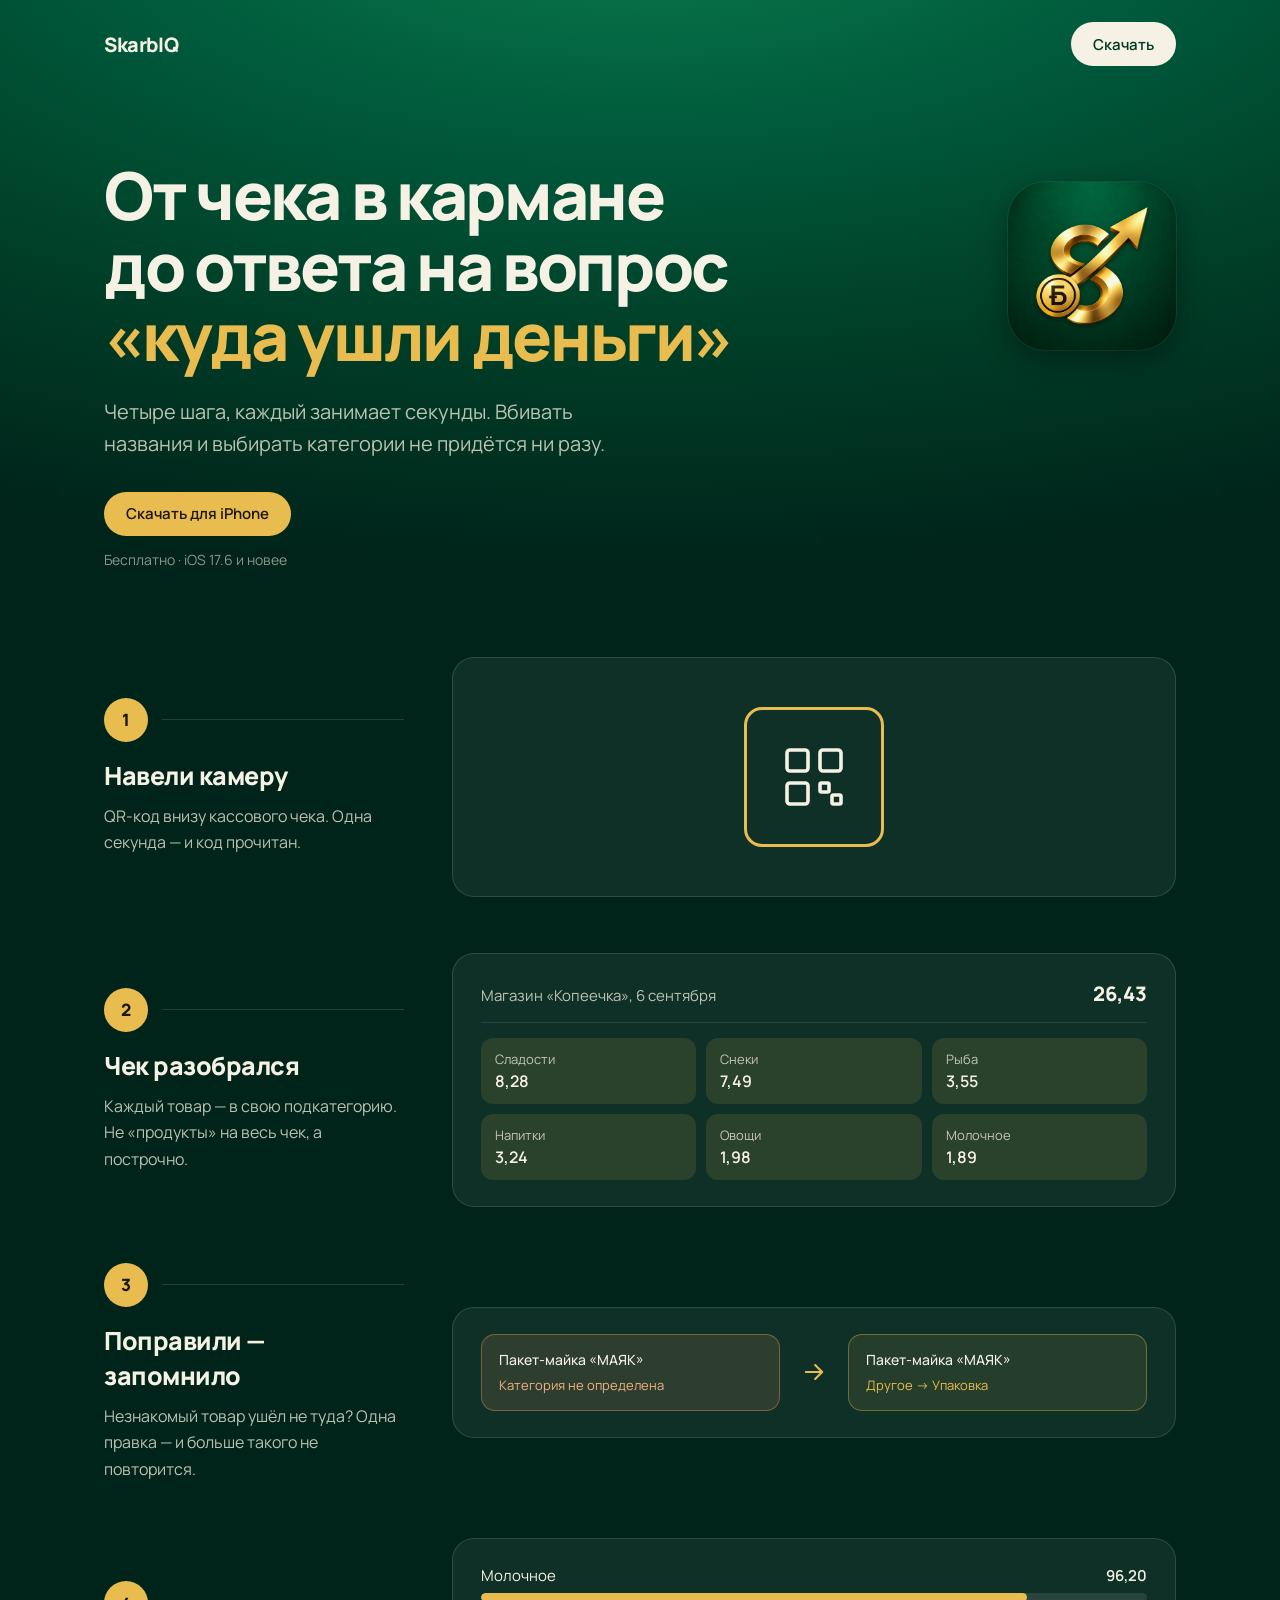
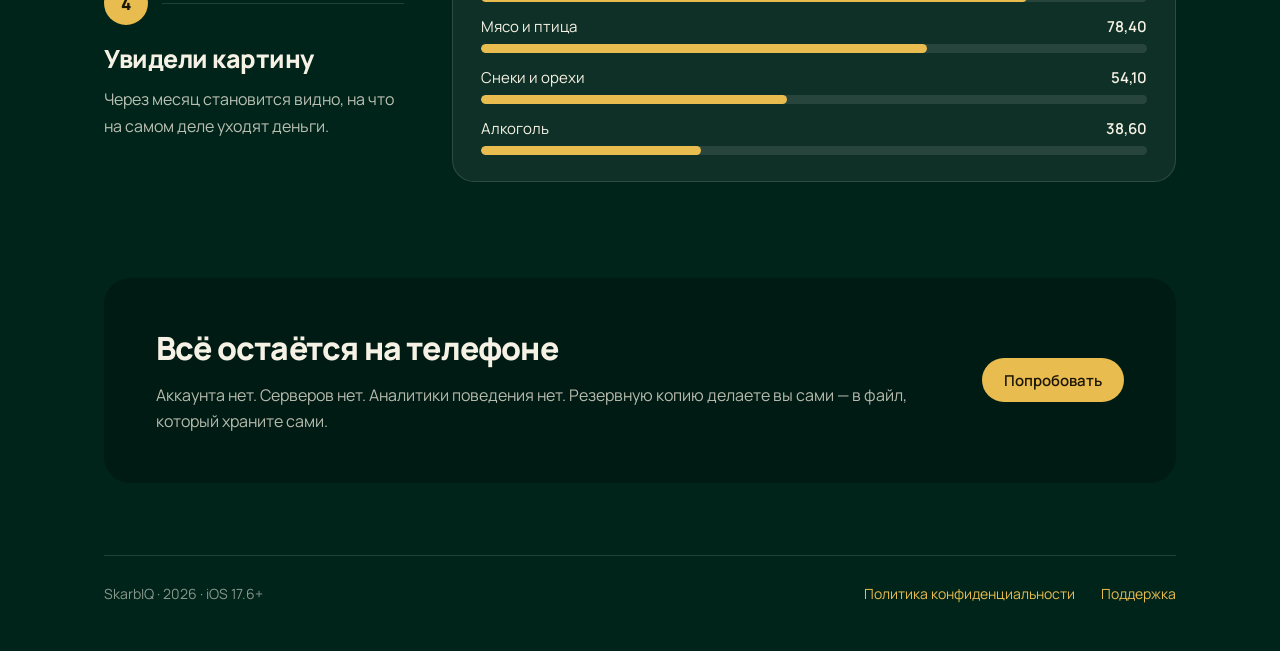
==== index.html @ 2ab86544 "Update index.html" ====
<!doctype html>
<html lang="ru" data-theme="auto">
<head>
<meta charset="utf-8">
<meta name="viewport" content="width=device-width, initial-scale=1, viewport-fit=cover">
<title>SkarbIQ — учёт расходов по чекам</title>
<meta name="description" content="Сканируете QR с кассового чека — приложение разбирает его по товарам и раскладывает каждый по своей категории. Для iPhone.">
<link rel="stylesheet" href="https://fonts.googleapis.com/css2?family=Manrope:wght@400;500;600;800&display=swap">
<link rel="icon" href="icon.png">
<link rel="apple-touch-icon" href="apple-touch-icon.png">
<style>
/* Токены. Светлая тема — основа. */
:root {
  --bg:        #FBFBF9;
  --surface:   #FFFFFF;
  --line:      #E6E8E6;
  --line-soft: #EEF0EE;
  --text:      #101311;
  --muted:     #5A605C;
  --faint:     #8A918C;
  --accent:    #1E7A4D;
  --accent-on: #FFFFFF;
  --tint:      rgba(30,122,77,0.07);
  --warn-bg:   #FBF4E8;
  --warn-line: #E8D5AE;
  --warn-text: #8A6D22;
  --ok-bg:     #F3F7F4;
  --ok-line:   #C9DFD0;
  --invert-bg: #101311;
  --invert-tx: #FBFBF9;
  --invert-mu: #A3AAA5;

  box-sizing: border-box;
  padding-top: env(safe-area-inset-top, 0px);
  padding-bottom: env(safe-area-inset-bottom, 0px);
}

/* Системная тёмная — если пользователь не выбрал светлую вручную */
@media (prefers-color-scheme: dark) {
  :root:not([data-theme="light"]) {
    --bg:        #0B0F0D;
    --surface:   #121815;
    --line:      rgba(242,245,243,0.09);
    --line-soft: rgba(242,245,243,0.10);
    --text:      #F2F5F3;
    --muted:     #97A39B;
    --faint:     #7A857E;
    --accent:    #4FC98A;
    --accent-on: #06100A;
    --tint:      rgba(79,201,138,0.09);
    --warn-bg:   rgba(217,164,63,0.12);
    --warn-line: rgba(217,164,63,0.38);
    --warn-text: #E0B45F;
    --ok-bg:     rgba(79,201,138,0.12);
    --ok-line:   rgba(79,201,138,0.38);
    --invert-bg: #121815;
    --invert-tx: #F2F5F3;
    --invert-mu: #97A39B;
  }
}

/* Тёмная выбрана вручную */
:root[data-theme="dark"] {
  --bg:        #0B0F0D;
  --surface:   #121815;
  --line:      rgba(242,245,243,0.09);
  --line-soft: rgba(242,245,243,0.10);
  --text:      #F2F5F3;
  --muted:     #97A39B;
  --faint:     #7A857E;
  --accent:    #4FC98A;
  --accent-on: #06100A;
  --tint:      rgba(79,201,138,0.09);
  --warn-bg:   rgba(217,164,63,0.12);
  --warn-line: rgba(217,164,63,0.38);
  --warn-text: #E0B45F;
  --ok-bg:     rgba(79,201,138,0.12);
  --ok-line:   rgba(79,201,138,0.38);
  --invert-bg: #121815;
  --invert-tx: #F2F5F3;
  --invert-mu: #97A39B;
}

*, *::before, *::after { box-sizing: inherit; }

html { scroll-padding-top: env(safe-area-inset-top, 0px); }

body {
  margin: 0;
  background: var(--bg);
  color: var(--text);
  font-family: 'Manrope', system-ui, -apple-system, sans-serif;
  -webkit-font-smoothing: antialiased;
  transition: background-color .25s ease, color .25s ease;
}

a { color: var(--accent); text-decoration: none; }
a:hover { opacity: .78; }

.wrap { max-width: 1120px; margin: 0 auto; padding: 0 24px; }

/* Шапка */
.top {
  display: flex; align-items: center; justify-content: space-between;
  gap: 16px; padding: 22px 0;
}
.logo { font-weight: 800; font-size: 20px; letter-spacing: -.02em; }
.top-right { display: flex; align-items: center; gap: 12px; }

.btn {
  display: inline-flex; align-items: center; justify-content: center;
  min-height: 44px; padding: 0 22px; border-radius: 100px;
  font-size: 15px; font-weight: 600; border: none; cursor: pointer;
  font-family: inherit;
}
.btn-dark { background: var(--text); color: var(--bg); }
.btn-accent { background: var(--accent); color: var(--accent-on); }

/* Переключатель темы */
.theme-toggle {
  width: 44px; height: 44px; padding: 0;
  display: inline-flex; align-items: center; justify-content: center;
  background: transparent; border: 1px solid var(--line);
  border-radius: 100px; cursor: pointer; color: var(--text);
}
.theme-toggle:hover { background: var(--tint); }
.theme-toggle .moon { display: none; }
:root[data-theme="dark"] .theme-toggle .sun { display: none; }
:root[data-theme="dark"] .theme-toggle .moon { display: block; }
@media (prefers-color-scheme: dark) {
  :root:not([data-theme="light"]) .theme-toggle .sun { display: none; }
  :root:not([data-theme="light"]) .theme-toggle .moon { display: block; }
}

/* Герой */
.hero { padding: 72px 0 0; max-width: 820px; }
.hero h1 {
  margin: 0 0 24px; font-weight: 800; font-size: clamp(38px, 6.4vw, 66px);
  line-height: 1.07; letter-spacing: -.035em;
}
.hero h1 em { font-style: normal; color: var(--accent); }
.hero p {
  margin: 0 0 32px; font-size: clamp(17px, 2.2vw, 20px);
  line-height: 1.6; color: var(--muted); max-width: 540px;
}
.hero-note { margin-top: 14px; font-size: 14px; color: var(--faint); }

/* Шаги */
.steps { padding: 88px 0 0; display: flex; flex-direction: column; gap: 56px; }
.step { display: grid; grid-template-columns: 300px 1fr; gap: 48px; align-items: center; }
.step-head { display: flex; align-items: center; gap: 14px; margin-bottom: 16px; }
.step-num {
  width: 44px; height: 44px; border-radius: 50%; flex: 0 0 44px;
  background: var(--accent); color: var(--accent-on);
  display: flex; align-items: center; justify-content: center;
  font-weight: 800; font-size: 17px;
}
.step-rule { height: 1px; flex: 1 1 auto; background: var(--line); }
.step h3 { margin: 0 0 10px; font-size: 25px; font-weight: 800; letter-spacing: -.02em; }
.step p { margin: 0; font-size: 16px; line-height: 1.65; color: var(--muted); }

.panel {
  background: var(--surface); border: 1px solid var(--line);
  border-radius: 22px; padding: 26px 28px;
}

.scan-box {
  min-height: 240px; display: flex; align-items: center; justify-content: center;
}
.scan-frame {
  width: 140px; height: 140px; border-radius: 18px;
  border: 3px solid var(--accent);
  display: flex; align-items: center; justify-content: center;
}

.receipt-head {
  display: flex; justify-content: space-between; align-items: baseline;
  gap: 12px; padding-bottom: 15px; border-bottom: 1px solid var(--line-soft);
  margin-bottom: 15px;
}
.receipt-head span:first-child { font-size: 15px; color: var(--muted); }
.receipt-head span:last-child { font-size: 20px; font-weight: 800; }
.chips { display: grid; grid-template-columns: repeat(3, 1fr); gap: 10px; }
.chip { padding: 12px 14px; background: var(--tint); border-radius: 12px; }
.chip span { display: block; font-size: 13px; color: var(--muted); }
.chip strong { display: block; font-size: 16px; font-weight: 600; margin-top: 2px; }

.fix { display: flex; align-items: center; gap: 20px; flex-wrap: wrap; }
.fix-card { flex: 1 1 200px; padding: 15px 17px; border-radius: 14px; border: 1px solid; }
.fix-before { background: var(--warn-bg); border-color: var(--warn-line); }
.fix-before em { font-style: normal; color: var(--warn-text); }
.fix-after { background: var(--ok-bg); border-color: var(--ok-line); }
.fix-after em { font-style: normal; color: var(--accent); }
.fix-card b { display: block; font-size: 14px; font-weight: 500; margin-bottom: 4px; }
.fix-card em { font-size: 13px; }
.fix-arrow { flex: 0 0 28px; color: var(--accent); }

.bars { display: flex; flex-direction: column; gap: 14px; }
.bar-top { display: flex; justify-content: space-between; font-size: 15px; margin-bottom: 7px; }
.bar-top strong { font-weight: 600; }
.bar-rail { height: 9px; background: var(--line-soft); border-radius: 5px; overflow: hidden; }
.bar-fill { height: 9px; background: var(--accent); border-radius: 5px; }

/* Приватность */
.privacy {
  margin-top: 96px; padding: 48px 52px; border-radius: 26px;
  background: var(--invert-bg); color: var(--invert-tx);
  display: flex; gap: 40px; align-items: center; flex-wrap: wrap;
}
:root[data-theme="dark"] .privacy { border: 1px solid var(--ok-line); }
@media (prefers-color-scheme: dark) {
  :root:not([data-theme="light"]) .privacy { border: 1px solid var(--ok-line); }
}
.privacy div { flex: 1 1 380px; }
.privacy h2 { margin: 0 0 12px; font-size: clamp(26px, 3.4vw, 32px); font-weight: 800; letter-spacing: -.025em; }
.privacy p { margin: 0; font-size: 16px; line-height: 1.65; color: var(--invert-mu); }

/* Подвал */
.foot {
  margin-top: 72px; padding: 28px 0 48px; border-top: 1px solid var(--line);
  display: flex; align-items: center; justify-content: space-between;
  gap: 16px; flex-wrap: wrap; font-size: 14px; color: var(--faint);
}
.foot-links { display: flex; gap: 26px; flex-wrap: wrap; }

@media (max-width: 860px) {
  .step { grid-template-columns: 1fr; gap: 20px; }
  .chips { grid-template-columns: repeat(2, 1fr); }
  .privacy { padding: 36px 28px; }
  .hero { padding-top: 48px; }
  .steps { padding-top: 64px; gap: 44px; }
}
@media (max-width: 480px) {
  .chips { grid-template-columns: 1fr 1fr; }
  .top-right .btn-dark { padding: 0 16px; }
}

/* ===== Тема в цветах иконки: зелёный градиент и золото =====
   Одна тема для светлого и тёмного режима системы, поэтому
   переключатель темы скрыт. Блок стоит последним и перекрывает
   токены выше во всех вариантах data-theme. */
:root, :root[data-theme="light"], :root[data-theme="dark"], :root:not([data-theme="light"]) {
  --bg:          #003A25;
  --surface:     rgba(255,255,255,0.06);
  --line:        rgba(255,255,255,0.13);
  --line-soft:   rgba(255,255,255,0.10);
  --hairline:    rgba(255,255,255,0.13);
  --text:        #F5F1E4;
  --muted:       rgba(245,241,228,0.76);
  --faint:       rgba(245,241,228,0.56);
  --accent:      #E9BC4F;
  --accent-on:   #1C1606;
  --accent-soft: rgba(233,188,79,0.16);
  --tint:        rgba(233,188,79,0.12);
  --warn-bg:     rgba(240,150,90,0.14);
  --warn-line:   rgba(240,150,90,0.40);
  --warn-text:   #F3B183;
  --warn:        #F3C98A;
  --ok-bg:       rgba(233,188,79,0.10);
  --ok-line:     rgba(233,188,79,0.38);
  --invert-bg:   rgba(0,0,0,0.26);
  --invert-tx:   #F5F1E4;
  --invert-mu:   rgba(245,241,228,0.74);
  color-scheme: dark;
}
html { background: #00241A; }
body {
  background:
    radial-gradient(120% 75% at 50% -12%, #0B7D50 0%, #005A3B 36%, #003D27 68%, #00241A 100%)
    no-repeat, #00241A;
  background-attachment: fixed;
  min-height: 100vh;
}
.theme-toggle { display: none !important; }

/* Заголовок с иконкой приложения справа */
.title-row {
  display: flex; align-items: center; justify-content: space-between; gap: 20px;
}
.title-row h1 { margin: 0; flex: 1 1 auto; min-width: 0; }
.app-icon {
  flex: 0 0 auto; width: 88px; height: 88px;
  border-radius: 22.4%;
  box-shadow: 0 10px 30px rgba(0,0,0,0.35), 0 0 0 1px rgba(255,255,255,0.08);
}
@media (max-width: 520px) {
  .title-row { gap: 14px; align-items: flex-start; }
  .app-icon { width: 52px; height: 52px; }
  /* «конфиденциальности» иначе не помещается рядом с иконкой */
  .title-row h1 { font-size: clamp(22px, 6.2vw, 32px); hyphens: auto; -webkit-hyphens: auto; overflow-wrap: break-word; }
}

.hero { max-width: none; }
.hero p { max-width: 560px; }
.app-icon-hero { width: 168px; height: 168px; }
@media (max-width: 760px) { .app-icon-hero { width: 96px; height: 96px; } }
@media (max-width: 520px) { .hero-title h1 { font-size: clamp(32px, 8.6vw, 40px); } .app-icon-hero { width: 64px; height: 64px; } }
</style>
</head>
<body>

<div class="wrap">

  <header class="top">
    <span class="logo">SkarbIQ</span>
    <div class="top-right">
      <button type="button" class="theme-toggle" id="themeToggle" aria-label="Переключить тему">
        <svg class="sun" width="19" height="19" viewBox="0 0 24 24" fill="none" stroke="currentColor" stroke-width="1.7" stroke-linecap="round" aria-hidden="true"><circle cx="12" cy="12" r="4.2"/><path d="M12 2v2M12 20v2M4.9 4.9l1.4 1.4M17.7 17.7l1.4 1.4M2 12h2M20 12h2M4.9 19.1l1.4-1.4M17.7 6.3l1.4-1.4"/></svg>
        <svg class="moon" width="19" height="19" viewBox="0 0 24 24" fill="none" stroke="currentColor" stroke-width="1.7" stroke-linecap="round" stroke-linejoin="round" aria-hidden="true"><path d="M20 14.5A8.5 8.5 0 0 1 9.5 4a8.5 8.5 0 1 0 10.5 10.5Z"/></svg>
      </button>
      <a class="btn btn-dark" href="https://testflight.apple.com/join/r9mnDBq1">Скачать</a>
    </div>
  </header>

  <section class="hero">
    <div class="title-row hero-title" style="margin:0 0 24px"><h1>От чека в кармане<br>до ответа на вопрос<br><em>«куда ушли деньги»</em></h1><img class="app-icon app-icon-hero" src="icon.png" alt="Иконка SkarbIQ"></div>
    <p>Четыре шага, каждый занимает секунды. Вбивать названия и выбирать категории не придётся ни разу.</p>
    <a class="btn btn-accent" href="https://testflight.apple.com/join/r9mnDBq1">Скачать для iPhone</a>
    <div class="hero-note">Бесплатно · iOS 17.6 и новее</div>
  </section>

  <section class="steps">

    <div class="step">
      <div>
        <div class="step-head"><div class="step-num">1</div><div class="step-rule"></div></div>
        <h3>Навели камеру</h3>
        <p>QR-код внизу кассового чека. Одна секунда — и код прочитан.</p>
      </div>
      <div class="panel scan-box">
        <div class="scan-frame">
          <svg width="72" height="72" viewBox="0 0 24 24" fill="none" stroke="currentColor" stroke-width="1.2" aria-hidden="true"><rect x="3" y="3" width="7" height="7" rx="1"/><rect x="14" y="3" width="7" height="7" rx="1"/><rect x="3" y="14" width="7" height="7" rx="1"/><rect x="14" y="14" width="3" height="3" rx=".5"/><rect x="18" y="18" width="3" height="3" rx=".5"/></svg>
        </div>
      </div>
    </div>

    <div class="step">
      <div>
        <div class="step-head"><div class="step-num">2</div><div class="step-rule"></div></div>
        <h3>Чек разобрался</h3>
        <p>Каждый товар — в свою подкатегорию. Не «продукты» на весь чек, а построчно.</p>
      </div>
      <div class="panel">
        <div class="receipt-head">
          <span>Магазин «Копеечка», 6 сентября</span>
          <span>26,43</span>
        </div>
        <div class="chips">
          <div class="chip"><span>Сладости</span><strong>8,28</strong></div>
          <div class="chip"><span>Снеки</span><strong>7,49</strong></div>
          <div class="chip"><span>Рыба</span><strong>3,55</strong></div>
          <div class="chip"><span>Напитки</span><strong>3,24</strong></div>
          <div class="chip"><span>Овощи</span><strong>1,98</strong></div>
          <div class="chip"><span>Молочное</span><strong>1,89</strong></div>
        </div>
      </div>
    </div>

    <div class="step">
      <div>
        <div class="step-head"><div class="step-num">3</div><div class="step-rule"></div></div>
        <h3>Поправили — запомнило</h3>
        <p>Незнакомый товар ушёл не туда? Одна правка — и больше такого не повторится.</p>
      </div>
      <div class="panel fix">
        <div class="fix-card fix-before">
          <b>Пакет-майка «МАЯК»</b>
          <em>Категория не определена</em>
        </div>
        <svg class="fix-arrow" width="28" height="28" viewBox="0 0 24 24" fill="none" stroke="currentColor" stroke-width="1.8" stroke-linecap="round" stroke-linejoin="round" aria-hidden="true"><path d="M5 12h13M13 6l6 6-6 6"/></svg>
        <div class="fix-card fix-after">
          <b>Пакет-майка «МАЯК»</b>
          <em>Другое → Упаковка</em>
        </div>
      </div>
    </div>

    <div class="step">
      <div>
        <div class="step-head"><div class="step-num">4</div><div class="step-rule"></div></div>
        <h3>Увидели картину</h3>
        <p>Через месяц становится видно, на что на самом деле уходят деньги.</p>
      </div>
      <div class="panel">
        <div class="bars">
          <div>
            <div class="bar-top"><span>Молочное</span><strong>96,20</strong></div>
            <div class="bar-rail"><div class="bar-fill" style="width:82%"></div></div>
          </div>
          <div>
            <div class="bar-top"><span>Мясо и птица</span><strong>78,40</strong></div>
            <div class="bar-rail"><div class="bar-fill" style="width:67%"></div></div>
          </div>
          <div>
            <div class="bar-top"><span>Снеки и орехи</span><strong>54,10</strong></div>
            <div class="bar-rail"><div class="bar-fill" style="width:46%"></div></div>
          </div>
          <div>
            <div class="bar-top"><span>Алкоголь</span><strong>38,60</strong></div>
            <div class="bar-rail"><div class="bar-fill" style="width:33%"></div></div>
          </div>
        </div>
      </div>
    </div>

  </section>

  <section class="privacy">
    <div>
      <h2>Всё остаётся на телефоне</h2>
      <p>Аккаунта нет. Серверов нет. Аналитики поведения нет. Резервную копию делаете вы сами — в файл, который храните сами.</p>
    </div>
    <a class="btn btn-accent" href="https://testflight.apple.com/join/r9mnDBq1">Попробовать</a>
  </section>

  <footer class="foot">
    <span>SkarbIQ · 2026 · iOS 17.6+</span>
    <div class="foot-links">
      <a href="privacy.html">Политика конфиденциальности</a>
      <a href="mailto:kondor.dmitry@gmail.com">Поддержка</a>
    </div>
  </footer>

</div>

<script>
(function () {
  var root = document.documentElement;
  var KEY = 'skarbiq-theme';

  // Выбор пользователя приоритетнее системной темы
  try {
    var saved = localStorage.getItem(KEY);
    if (saved === 'dark' || saved === 'light') {
      root.setAttribute('data-theme', saved);
    }
  } catch (e) {
    // localStorage может быть недоступен — остаётся системная тема
  }

  function currentlyDark() {
    var attr = root.getAttribute('data-theme');
    if (attr === 'dark') return true;
    if (attr === 'light') return false;
    return window.matchMedia && window.matchMedia('(prefers-color-scheme: dark)').matches;
  }

  var btn = document.getElementById('themeToggle');
  if (btn) {
    btn.addEventListener('click', function () {
      var next = currentlyDark() ? 'light' : 'dark';
      root.setAttribute('data-theme', next);
      try { localStorage.setItem(KEY, next); } catch (e) {}
    });
  }
})();
</script>

</body>
</html>
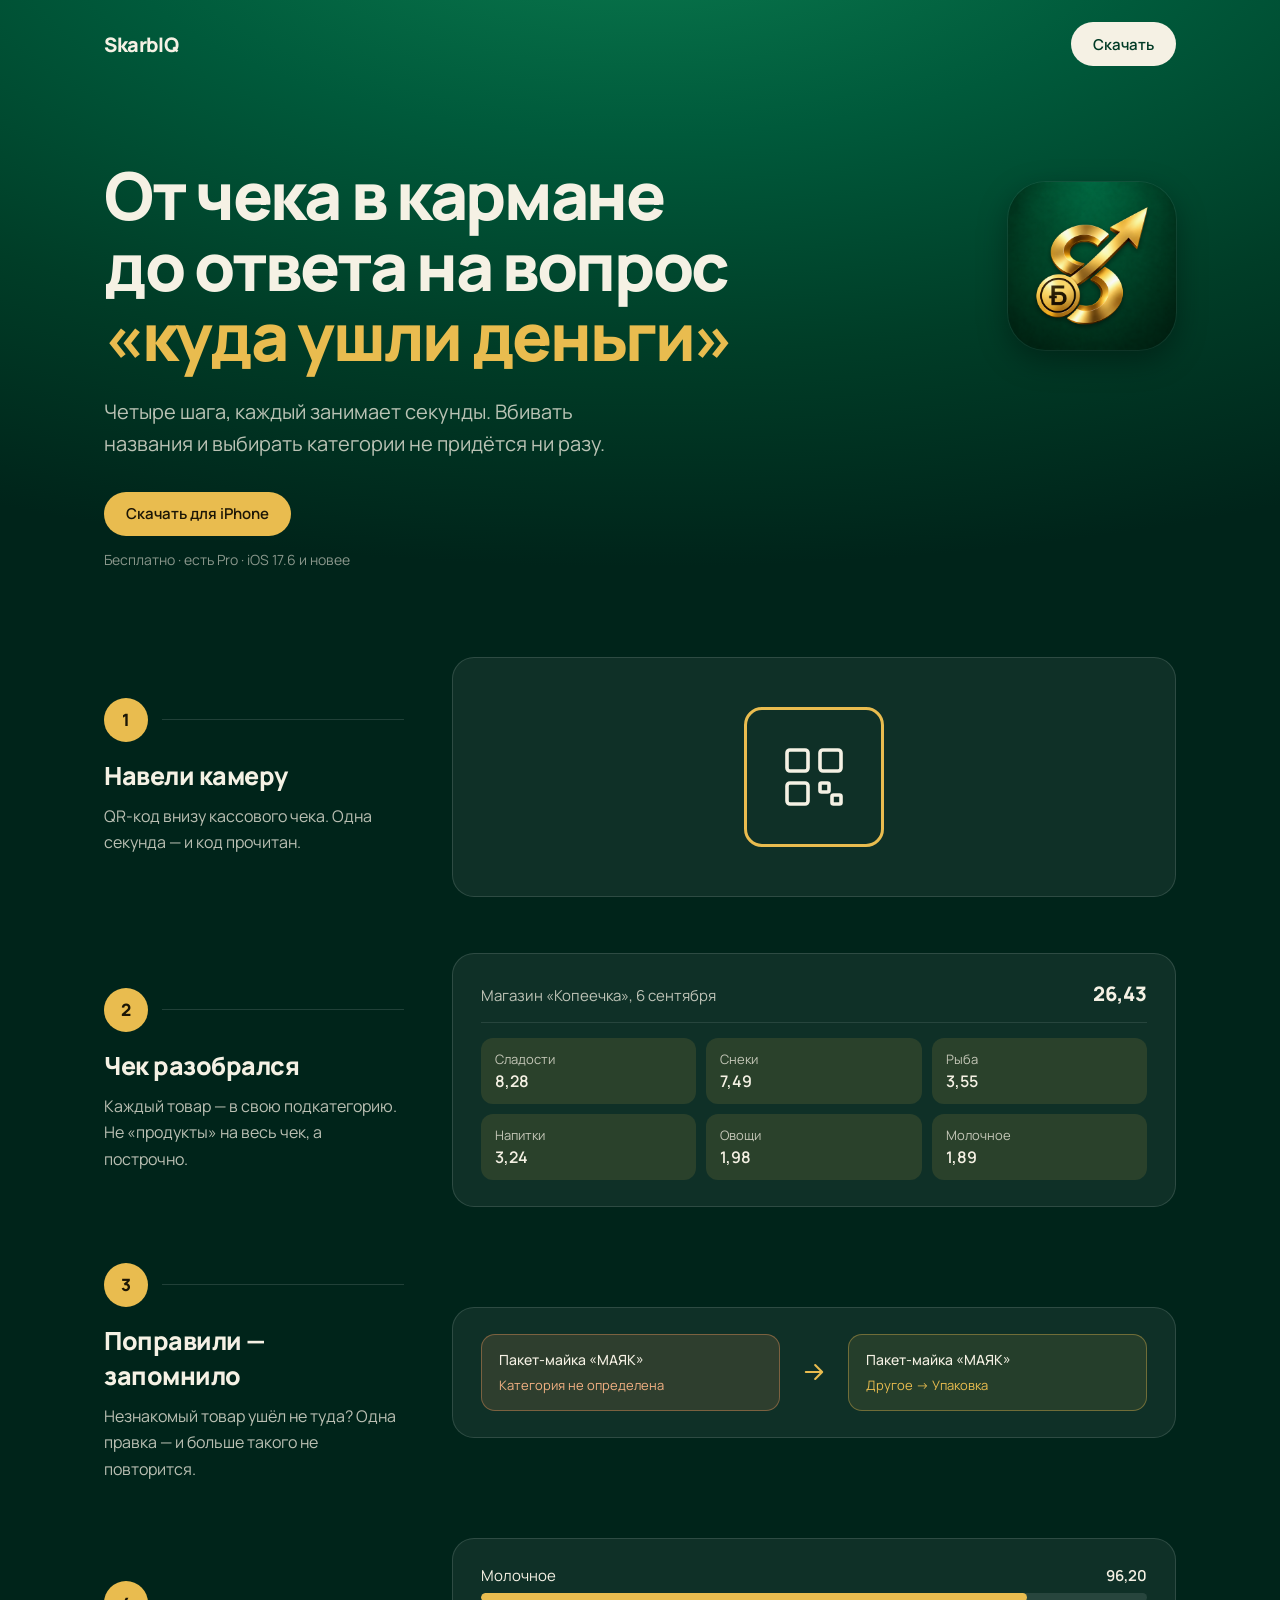
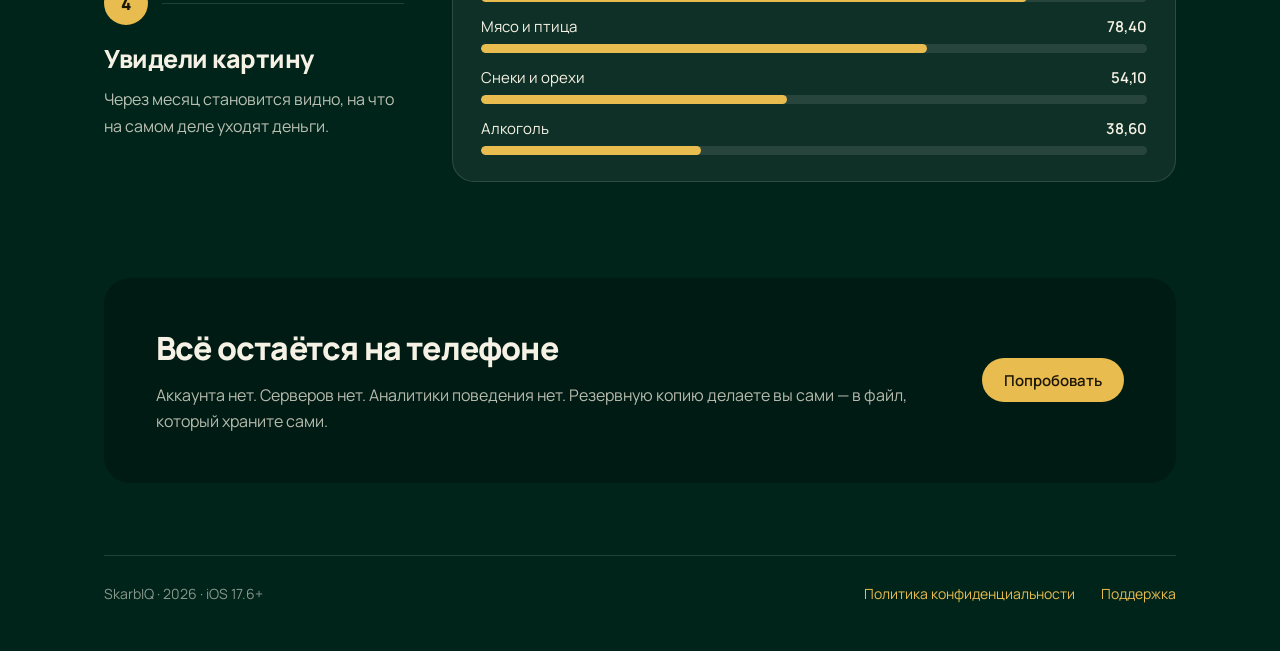
==== commit 95ff3270: "Update index.html" ====
--- a/index.html
+++ b/index.html
@@ -316,7 +316,7 @@
     <div class="title-row hero-title" style="margin:0 0 24px"><h1>От чека в кармане<br>до ответа на вопрос<br><em>«куда ушли деньги»</em></h1><img class="app-icon app-icon-hero" src="icon.png" alt="Иконка SkarbIQ"></div>
     <p>Четыре шага, каждый занимает секунды. Вбивать названия и выбирать категории не придётся ни разу.</p>
     <a class="btn btn-accent" href="https://testflight.apple.com/join/r9mnDBq1">Скачать для iPhone</a>
-    <div class="hero-note">Бесплатно · iOS 17.6 и новее</div>
+    <div class="hero-note">Бесплатно · есть Pro · iOS 17.6 и новее</div>
   </section>
 
   <section class="steps">
@@ -417,7 +417,7 @@
     <span>SkarbIQ · 2026 · iOS 17.6+</span>
     <div class="foot-links">
       <a href="privacy.html">Политика конфиденциальности</a>
-      <a href="mailto:kondor.dmitry@gmail.com">Поддержка</a>
+      <a href="support.html">Поддержка</a>
     </div>
   </footer>
 
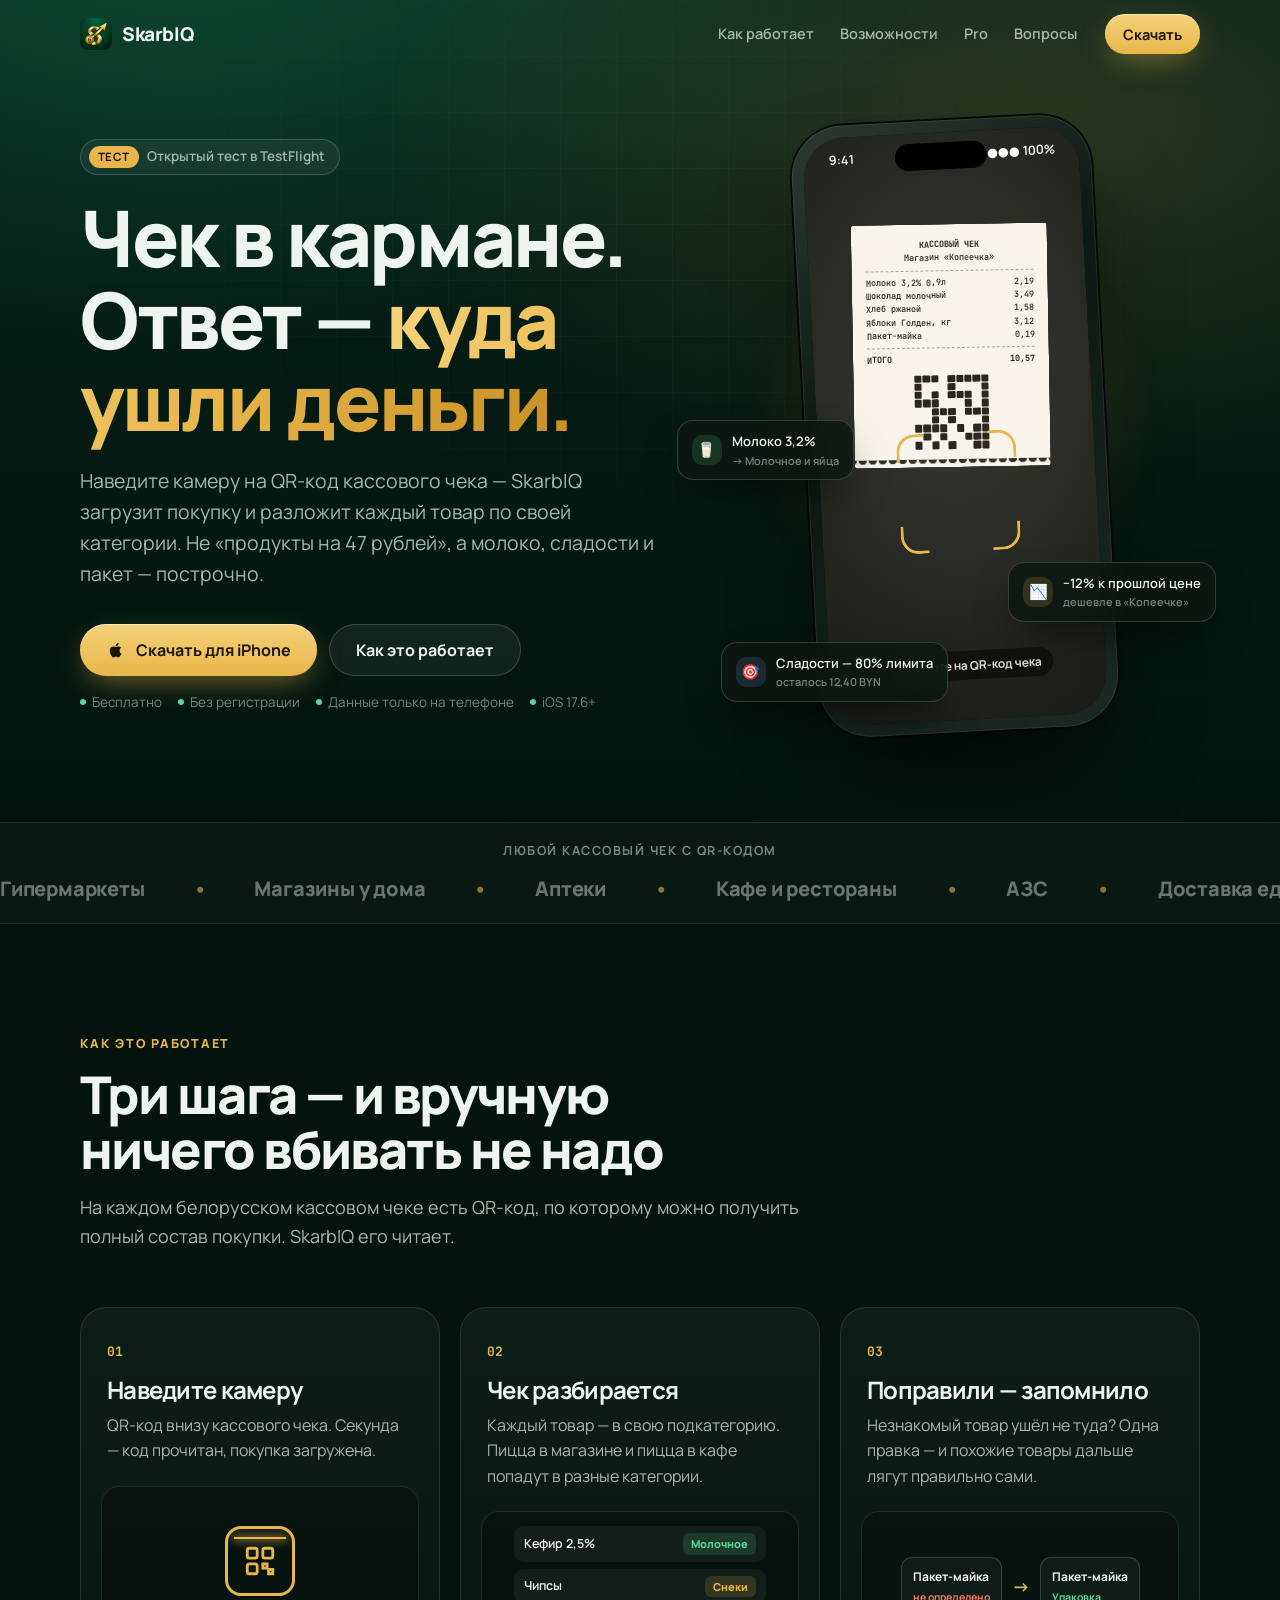
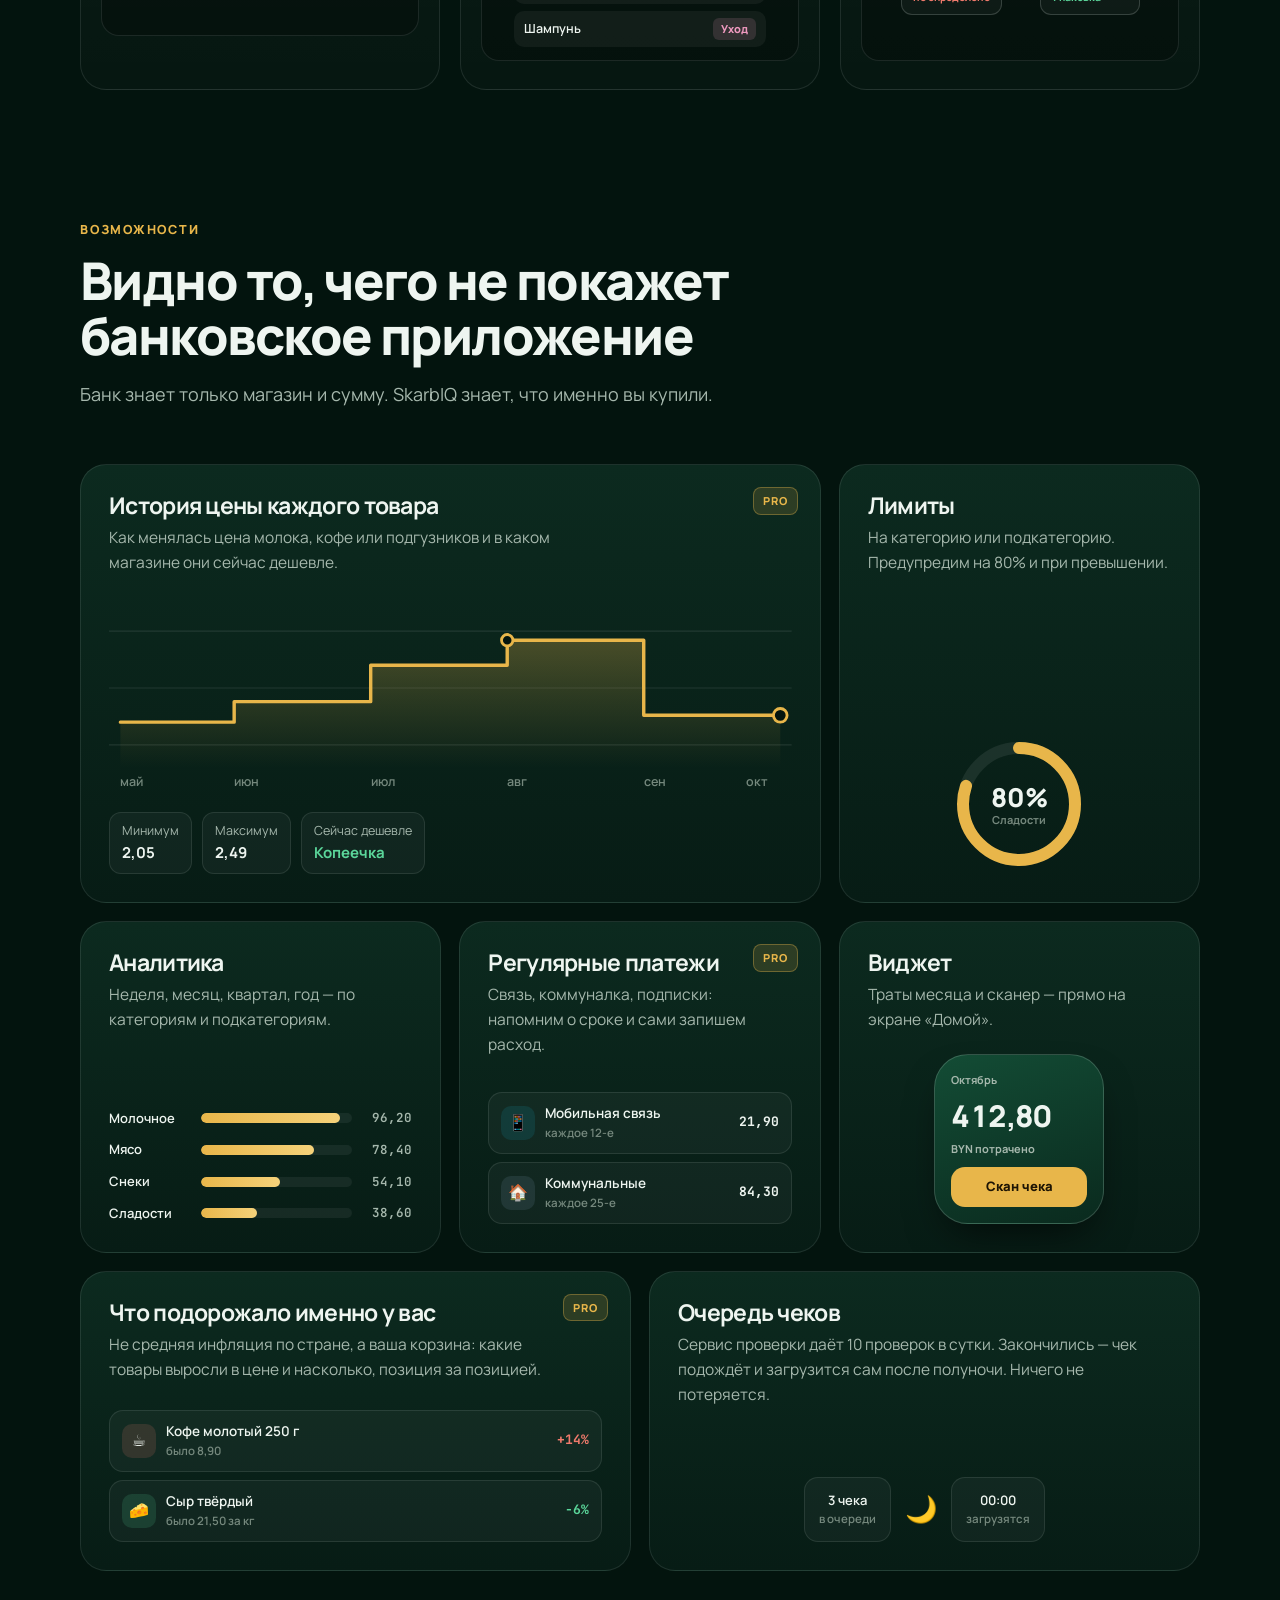
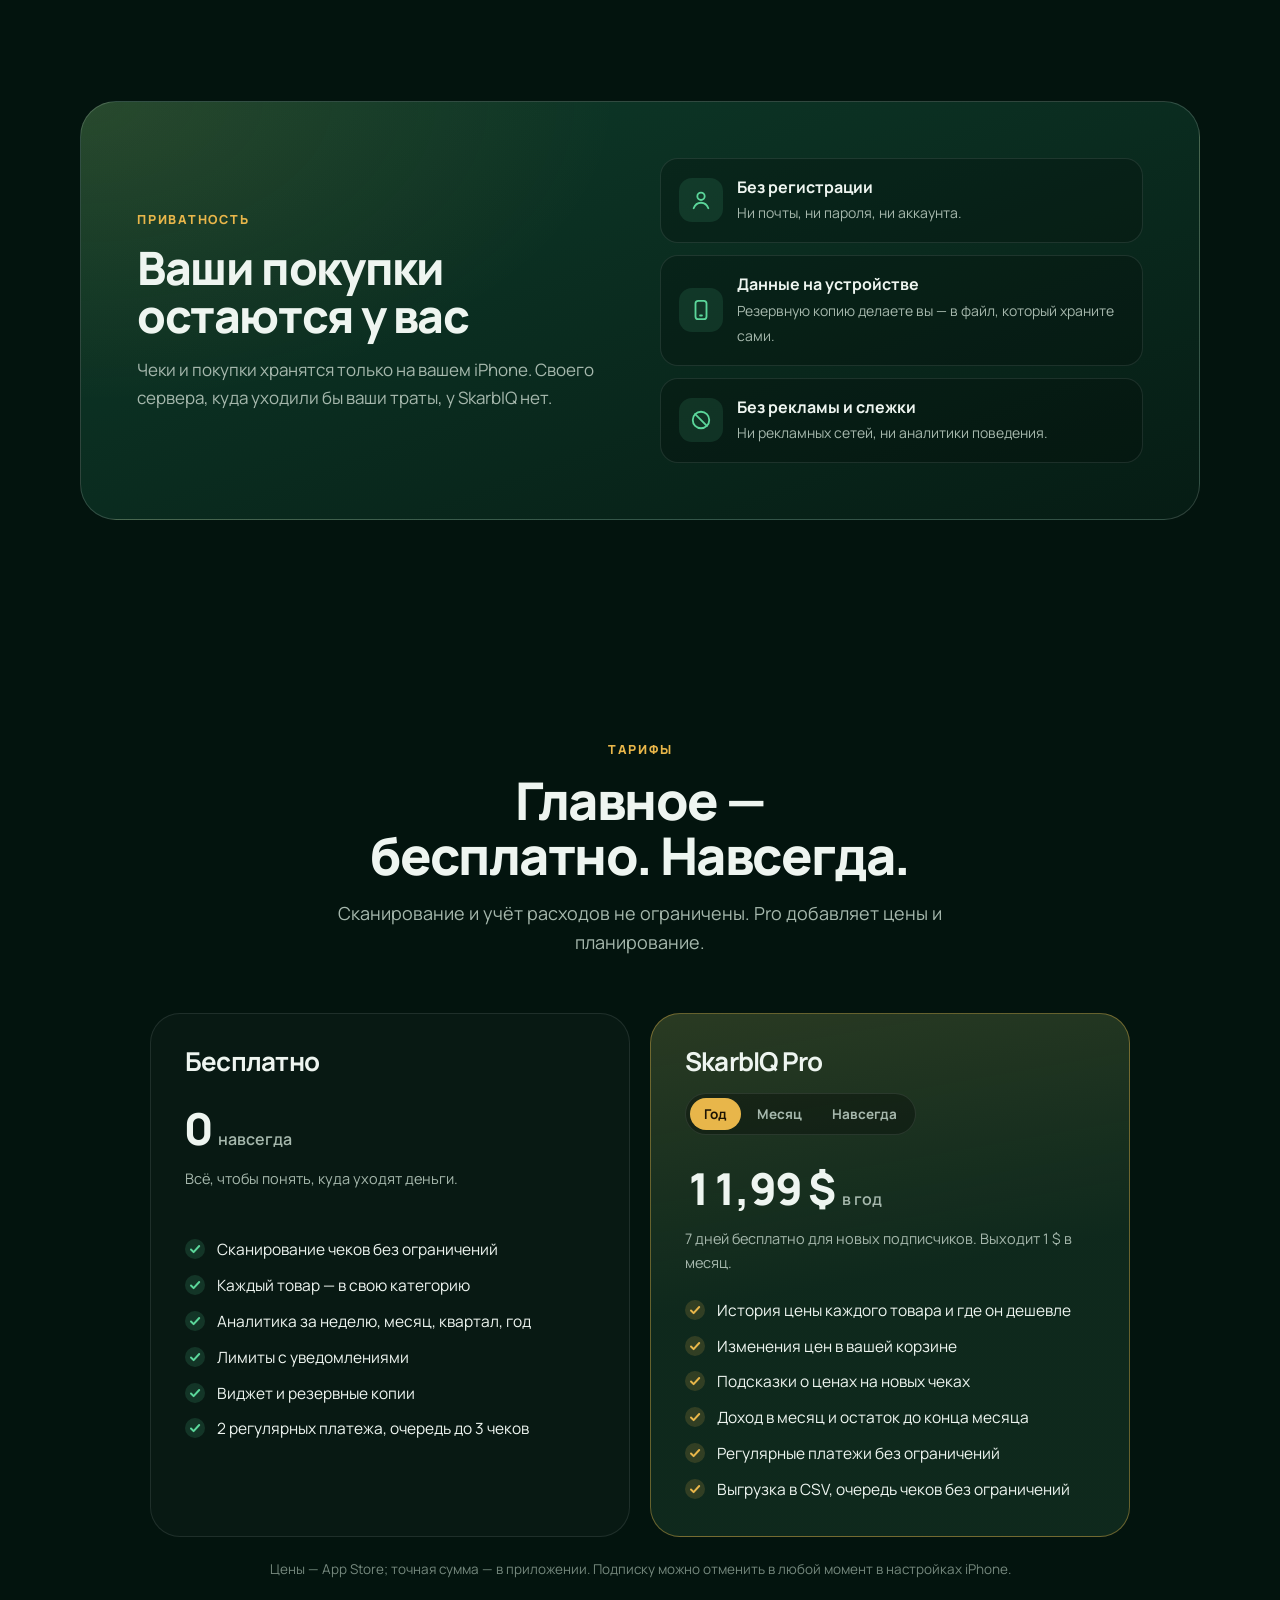
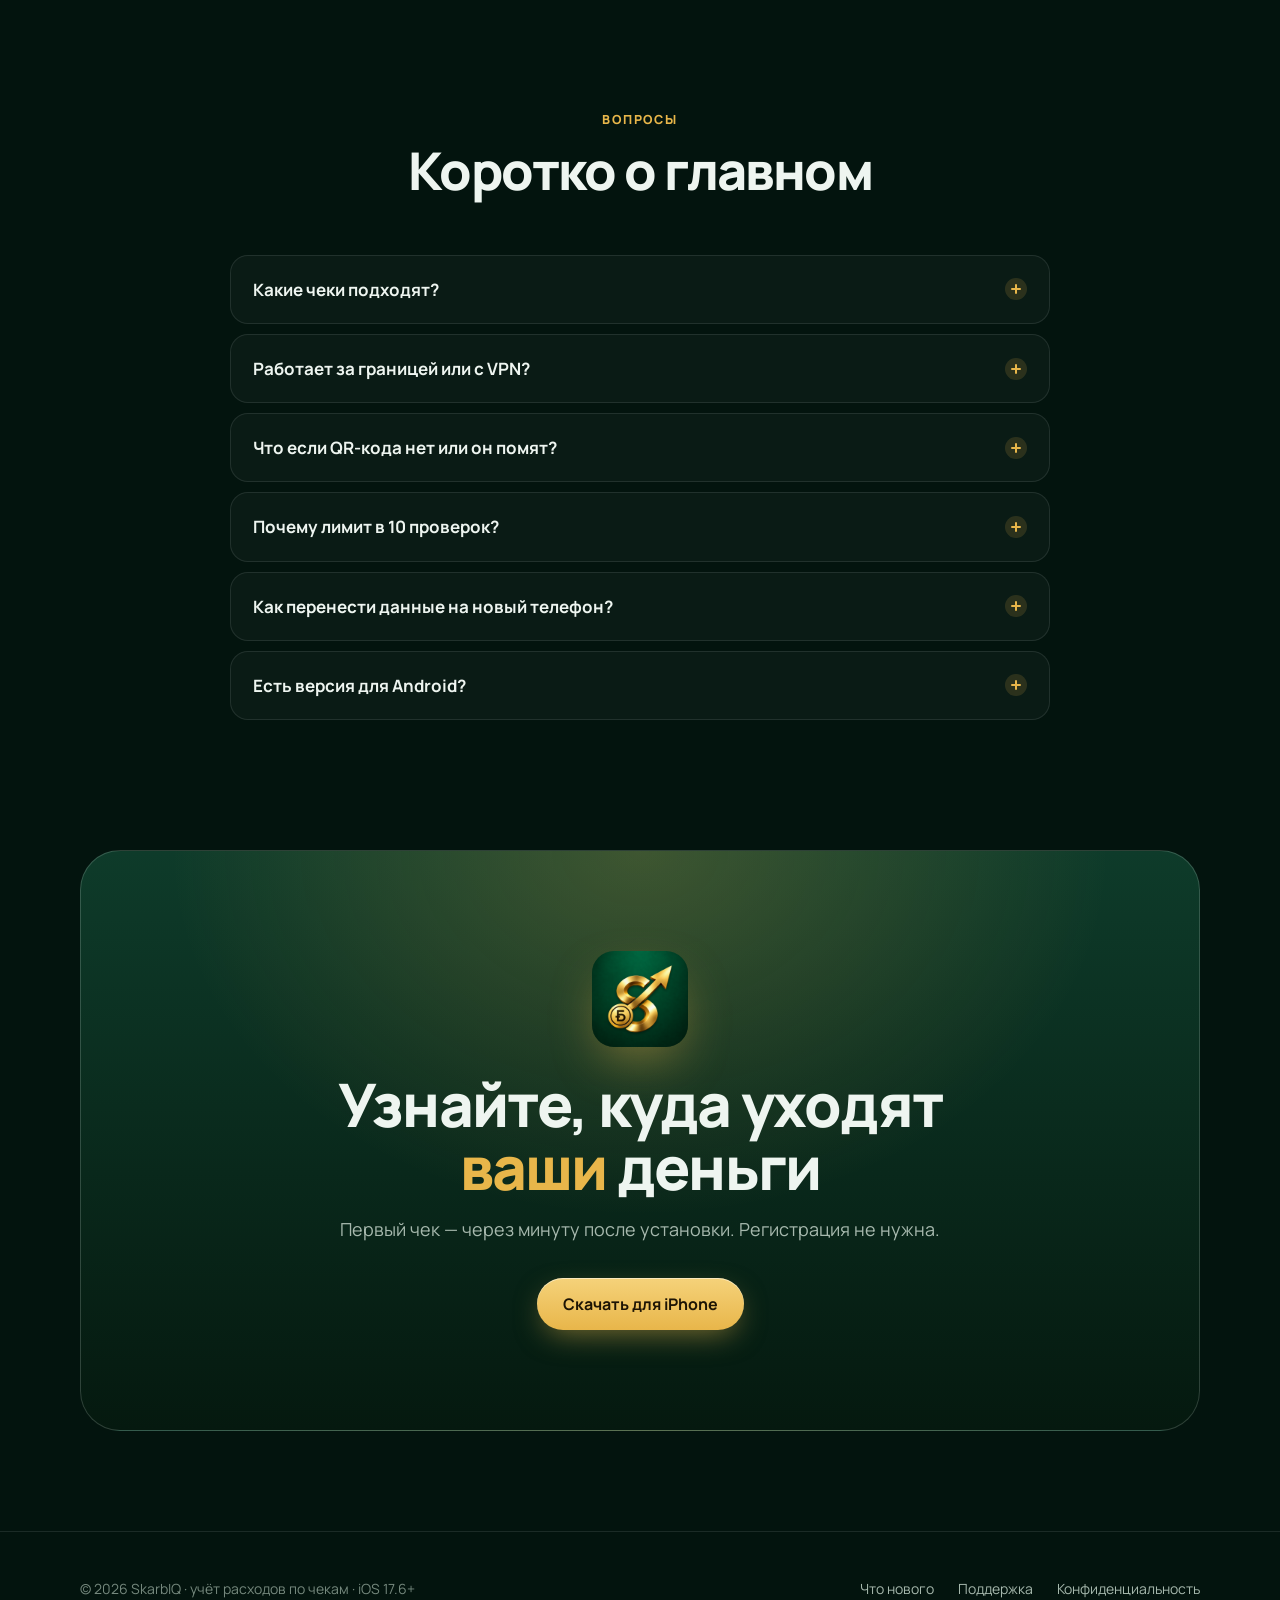
==== commit 3f908a35: "Update index.html" ====
--- a/index.html
+++ b/index.html
@@ -1,460 +1,751 @@
 <!doctype html>
-<html lang="ru" data-theme="auto">
+<html lang="ru">
 <head>
 <meta charset="utf-8">
 <meta name="viewport" content="width=device-width, initial-scale=1, viewport-fit=cover">
 <title>SkarbIQ — учёт расходов по чекам</title>
-<meta name="description" content="Сканируете QR с кассового чека — приложение разбирает его по товарам и раскладывает каждый по своей категории. Для iPhone.">
-<link rel="stylesheet" href="https://fonts.googleapis.com/css2?family=Manrope:wght@400;500;600;800&display=swap">
+<meta name="description" content="Наведите камеру на QR-код кассового чека — SkarbIQ разберёт его по товарам и разложит каждый по своей категории. История цен, лимиты, регулярные платежи. Для iPhone.">
+<meta name="theme-color" content="#06231A">
+<meta property="og:title" content="SkarbIQ — куда на самом деле уходят деньги">
+<meta property="og:description" content="Чек по QR-коду → каждый товар в своей категории. Учёт расходов для iPhone.">
+<meta property="og:image" content="https://diman9999.github.io/skarbiq/icon.png">
+<meta property="og:type" content="website">
 <link rel="icon" href="icon.png">
 <link rel="apple-touch-icon" href="apple-touch-icon.png">
+<link rel="preconnect" href="https://fonts.googleapis.com">
+<link rel="preconnect" href="https://fonts.gstatic.com" crossorigin>
+<link rel="stylesheet" href="https://fonts.googleapis.com/css2?family=Manrope:wght@400;500;600;700;800&family=JetBrains+Mono:wght@400;500;700&display=swap">
 <style>
-/* Токены. Светлая тема — основа. */
+/* Тёмный изумруд + золото — как иконка приложения. Одна тема намеренно. */
 :root {
-  --bg:        #FBFBF9;
-  --surface:   #FFFFFF;
-  --line:      #E6E8E6;
-  --line-soft: #EEF0EE;
-  --text:      #101311;
-  --muted:     #5A605C;
-  --faint:     #8A918C;
-  --accent:    #1E7A4D;
-  --accent-on: #FFFFFF;
-  --tint:      rgba(30,122,77,0.07);
-  --warn-bg:   #FBF4E8;
-  --warn-line: #E8D5AE;
-  --warn-text: #8A6D22;
-  --ok-bg:     #F3F7F4;
-  --ok-line:   #C9DFD0;
-  --invert-bg: #101311;
-  --invert-tx: #FBFBF9;
-  --invert-mu: #A3AAA5;
-
-  box-sizing: border-box;
-  padding-top: env(safe-area-inset-top, 0px);
-  padding-bottom: env(safe-area-inset-bottom, 0px);
+  --ink:      #03140E;
+  --deep:     #06231A;
+  --green:    #0B3A29;
+  --green-2:  #0F4A34;
+  --line:     rgba(233, 245, 238, .10);
+  --line-2:   rgba(233, 245, 238, .18);
+  --text:     #EEF5F0;
+  --muted:    #A6B8AD;
+  --faint:    #75887D;
+  --gold:     #E8B64A;
+  --gold-2:   #F5D27A;
+  --gold-ink: #1D1404;
+  --mint:     #5BD69A;
+  --paper:    #F7F4EC;
+  --paper-ink:#2A2620;
+  --font: 'Manrope', system-ui, -apple-system, 'Segoe UI', sans-serif;
+  --mono: 'JetBrains Mono', ui-monospace, 'SF Mono', Menlo, monospace;
+  color-scheme: dark;
 }
-
-/* Системная тёмная — если пользователь не выбрал светлую вручную */
-@media (prefers-color-scheme: dark) {
-  :root:not([data-theme="light"]) {
-    --bg:        #0B0F0D;
-    --surface:   #121815;
-    --line:      rgba(242,245,243,0.09);
-    --line-soft: rgba(242,245,243,0.10);
-    --text:      #F2F5F3;
-    --muted:     #97A39B;
-    --faint:     #7A857E;
-    --accent:    #4FC98A;
-    --accent-on: #06100A;
-    --tint:      rgba(79,201,138,0.09);
-    --warn-bg:   rgba(217,164,63,0.12);
-    --warn-line: rgba(217,164,63,0.38);
-    --warn-text: #E0B45F;
-    --ok-bg:     rgba(79,201,138,0.12);
-    --ok-line:   rgba(79,201,138,0.38);
-    --invert-bg: #121815;
-    --invert-tx: #F2F5F3;
-    --invert-mu: #97A39B;
-  }
+*, *::before, *::after { box-sizing: border-box; }
+html { scroll-behavior: smooth; -webkit-text-size-adjust: 100%; }
+body {
+  margin: 0; background: var(--ink); color: var(--text);
+  font: 16px/1.6 var(--font); -webkit-font-smoothing: antialiased; overflow-x: hidden;
 }
-
-/* Тёмная выбрана вручную */
-:root[data-theme="dark"] {
-  --bg:        #0B0F0D;
-  --surface:   #121815;
-  --line:      rgba(242,245,243,0.09);
-  --line-soft: rgba(242,245,243,0.10);
-  --text:      #F2F5F3;
-  --muted:     #97A39B;
-  --faint:     #7A857E;
-  --accent:    #4FC98A;
-  --accent-on: #06100A;
-  --tint:      rgba(79,201,138,0.09);
-  --warn-bg:   rgba(217,164,63,0.12);
-  --warn-line: rgba(217,164,63,0.38);
-  --warn-text: #E0B45F;
-  --ok-bg:     rgba(79,201,138,0.12);
-  --ok-line:   rgba(79,201,138,0.38);
-  --invert-bg: #121815;
-  --invert-tx: #F2F5F3;
-  --invert-mu: #97A39B;
-}
-
-*, *::before, *::after { box-sizing: inherit; }
-
-html { scroll-padding-top: env(safe-area-inset-top, 0px); }
-
-body {
-  margin: 0;
-  background: var(--bg);
-  color: var(--text);
-  font-family: 'Manrope', system-ui, -apple-system, sans-serif;
-  -webkit-font-smoothing: antialiased;
-  transition: background-color .25s ease, color .25s ease;
-}
-
-a { color: var(--accent); text-decoration: none; }
-a:hover { opacity: .78; }
-
-.wrap { max-width: 1120px; margin: 0 auto; padding: 0 24px; }
-
-/* Шапка */
-.top {
-  display: flex; align-items: center; justify-content: space-between;
-  gap: 16px; padding: 22px 0;
-}
-.logo { font-weight: 800; font-size: 20px; letter-spacing: -.02em; }
-.top-right { display: flex; align-items: center; gap: 12px; }
-
-.btn {
-  display: inline-flex; align-items: center; justify-content: center;
-  min-height: 44px; padding: 0 22px; border-radius: 100px;
-  font-size: 15px; font-weight: 600; border: none; cursor: pointer;
-  font-family: inherit;
-}
-.btn-dark { background: var(--text); color: var(--bg); }
-.btn-accent { background: var(--accent); color: var(--accent-on); }
-
-/* Переключатель темы */
-.theme-toggle {
-  width: 44px; height: 44px; padding: 0;
-  display: inline-flex; align-items: center; justify-content: center;
-  background: transparent; border: 1px solid var(--line);
-  border-radius: 100px; cursor: pointer; color: var(--text);
-}
-.theme-toggle:hover { background: var(--tint); }
-.theme-toggle .moon { display: none; }
-:root[data-theme="dark"] .theme-toggle .sun { display: none; }
-:root[data-theme="dark"] .theme-toggle .moon { display: block; }
-@media (prefers-color-scheme: dark) {
-  :root:not([data-theme="light"]) .theme-toggle .sun { display: none; }
-  :root:not([data-theme="light"]) .theme-toggle .moon { display: block; }
-}
-
-/* Герой */
-.hero { padding: 72px 0 0; max-width: 820px; }
-.hero h1 {
-  margin: 0 0 24px; font-weight: 800; font-size: clamp(38px, 6.4vw, 66px);
-  line-height: 1.07; letter-spacing: -.035em;
-}
-.hero h1 em { font-style: normal; color: var(--accent); }
-.hero p {
-  margin: 0 0 32px; font-size: clamp(17px, 2.2vw, 20px);
-  line-height: 1.6; color: var(--muted); max-width: 540px;
-}
-.hero-note { margin-top: 14px; font-size: 14px; color: var(--faint); }
-
-/* Шаги */
-.steps { padding: 88px 0 0; display: flex; flex-direction: column; gap: 56px; }
-.step { display: grid; grid-template-columns: 300px 1fr; gap: 48px; align-items: center; }
-.step-head { display: flex; align-items: center; gap: 14px; margin-bottom: 16px; }
-.step-num {
-  width: 44px; height: 44px; border-radius: 50%; flex: 0 0 44px;
-  background: var(--accent); color: var(--accent-on);
-  display: flex; align-items: center; justify-content: center;
-  font-weight: 800; font-size: 17px;
-}
-.step-rule { height: 1px; flex: 1 1 auto; background: var(--line); }
-.step h3 { margin: 0 0 10px; font-size: 25px; font-weight: 800; letter-spacing: -.02em; }
-.step p { margin: 0; font-size: 16px; line-height: 1.65; color: var(--muted); }
-
-.panel {
-  background: var(--surface); border: 1px solid var(--line);
-  border-radius: 22px; padding: 26px 28px;
-}
-
-.scan-box {
-  min-height: 240px; display: flex; align-items: center; justify-content: center;
-}
-.scan-frame {
-  width: 140px; height: 140px; border-radius: 18px;
-  border: 3px solid var(--accent);
-  display: flex; align-items: center; justify-content: center;
-}
-
-.receipt-head {
-  display: flex; justify-content: space-between; align-items: baseline;
-  gap: 12px; padding-bottom: 15px; border-bottom: 1px solid var(--line-soft);
-  margin-bottom: 15px;
-}
-.receipt-head span:first-child { font-size: 15px; color: var(--muted); }
-.receipt-head span:last-child { font-size: 20px; font-weight: 800; }
-.chips { display: grid; grid-template-columns: repeat(3, 1fr); gap: 10px; }
-.chip { padding: 12px 14px; background: var(--tint); border-radius: 12px; }
-.chip span { display: block; font-size: 13px; color: var(--muted); }
-.chip strong { display: block; font-size: 16px; font-weight: 600; margin-top: 2px; }
-
-.fix { display: flex; align-items: center; gap: 20px; flex-wrap: wrap; }
-.fix-card { flex: 1 1 200px; padding: 15px 17px; border-radius: 14px; border: 1px solid; }
-.fix-before { background: var(--warn-bg); border-color: var(--warn-line); }
-.fix-before em { font-style: normal; color: var(--warn-text); }
-.fix-after { background: var(--ok-bg); border-color: var(--ok-line); }
-.fix-after em { font-style: normal; color: var(--accent); }
-.fix-card b { display: block; font-size: 14px; font-weight: 500; margin-bottom: 4px; }
-.fix-card em { font-size: 13px; }
-.fix-arrow { flex: 0 0 28px; color: var(--accent); }
-
-.bars { display: flex; flex-direction: column; gap: 14px; }
-.bar-top { display: flex; justify-content: space-between; font-size: 15px; margin-bottom: 7px; }
-.bar-top strong { font-weight: 600; }
-.bar-rail { height: 9px; background: var(--line-soft); border-radius: 5px; overflow: hidden; }
-.bar-fill { height: 9px; background: var(--accent); border-radius: 5px; }
-
-/* Приватность */
-.privacy {
-  margin-top: 96px; padding: 48px 52px; border-radius: 26px;
-  background: var(--invert-bg); color: var(--invert-tx);
-  display: flex; gap: 40px; align-items: center; flex-wrap: wrap;
-}
-:root[data-theme="dark"] .privacy { border: 1px solid var(--ok-line); }
-@media (prefers-color-scheme: dark) {
-  :root:not([data-theme="light"]) .privacy { border: 1px solid var(--ok-line); }
-}
-.privacy div { flex: 1 1 380px; }
-.privacy h2 { margin: 0 0 12px; font-size: clamp(26px, 3.4vw, 32px); font-weight: 800; letter-spacing: -.025em; }
-.privacy p { margin: 0; font-size: 16px; line-height: 1.65; color: var(--invert-mu); }
-
-/* Подвал */
-.foot {
-  margin-top: 72px; padding: 28px 0 48px; border-top: 1px solid var(--line);
-  display: flex; align-items: center; justify-content: space-between;
-  gap: 16px; flex-wrap: wrap; font-size: 14px; color: var(--faint);
-}
-.foot-links { display: flex; gap: 26px; flex-wrap: wrap; }
-
-@media (max-width: 860px) {
-  .step { grid-template-columns: 1fr; gap: 20px; }
-  .chips { grid-template-columns: repeat(2, 1fr); }
-  .privacy { padding: 36px 28px; }
-  .hero { padding-top: 48px; }
-  .steps { padding-top: 64px; gap: 44px; }
+img { max-width: 100%; display: block; }
+a { color: inherit; }
+.wrap { max-width: 1160px; margin: 0 auto; padding-left: max(20px, env(safe-area-inset-left, 0px)); padding-right: max(20px, env(safe-area-inset-right, 0px)); }
+h1, h2, h3 { margin: 0; letter-spacing: -.03em; line-height: 1.05; text-wrap: balance; }
+p { margin: 0; }
+.gold { color: var(--gold); }
+.eyebrow { font-size: 12.5px; font-weight: 800; letter-spacing: .14em; text-transform: uppercase; color: var(--gold); }
+:focus-visible { outline: 3px solid var(--gold); outline-offset: 3px; border-radius: 6px; }
+
+/* ---------- Кнопки ---------- */
+.btn { display: inline-flex; align-items: center; gap: 10px; min-height: 52px; padding: 0 26px; border-radius: 999px;
+  font: 700 16px var(--font); text-decoration: none; border: 0; cursor: pointer; transition: transform .2s ease, box-shadow .2s ease, background .2s; white-space: nowrap; }
+.btn-gold { background: linear-gradient(180deg, var(--gold-2), var(--gold)); color: var(--gold-ink); box-shadow: 0 10px 30px -8px rgba(232,182,74,.55), inset 0 1px 0 rgba(255,255,255,.5); }
+.btn-gold:hover { transform: translateY(-2px); box-shadow: 0 16px 40px -10px rgba(232,182,74,.7), inset 0 1px 0 rgba(255,255,255,.5); }
+.btn-ghost { background: rgba(255,255,255,.06); color: var(--text); border: 1px solid var(--line-2); }
+.btn-ghost:hover { background: rgba(255,255,255,.1); }
+.btn svg { width: 20px; height: 20px; flex: none; }
+
+/* ---------- Шапка ---------- */
+.nav { position: fixed; top: 0; left: 0; right: 0; z-index: 50; padding-top: env(safe-area-inset-top, 0px); transition: background .3s, border-color .3s; border-bottom: 1px solid transparent; }
+.nav.scrolled { background: rgba(3,20,14,.72); -webkit-backdrop-filter: blur(16px) saturate(140%); backdrop-filter: blur(16px) saturate(140%); border-bottom-color: var(--line); }
+.nav-in { display: flex; align-items: center; gap: 28px; height: 68px; }
+.logo { display: flex; align-items: center; gap: 10px; font-weight: 800; font-size: 19px; letter-spacing: -.02em; text-decoration: none; margin-right: auto; }
+.logo img { width: 32px; height: 32px; border-radius: 8px; }
+.nav-links { display: flex; gap: 26px; font-size: 14.5px; font-weight: 600; color: var(--muted); }
+.nav-links a { text-decoration: none; transition: color .2s; }
+.nav-links a:hover { color: var(--text); }
+.nav .btn { min-height: 40px; padding: 0 18px; font-size: 14.5px; }
+@media (max-width: 860px) { .nav-links { display: none; } }
+
+/* ---------- Первый экран ---------- */
+.hero { position: relative; padding: calc(120px + env(safe-area-inset-top, 0px)) 0 90px; overflow: hidden; isolation: isolate; }
+.hero::before { content: ""; position: absolute; inset: -20% -10% auto; height: 120%; z-index: -2;
+  background: radial-gradient(60% 50% at 75% 30%, rgba(232,182,74,.16), transparent 70%),
+              radial-gradient(70% 60% at 20% 10%, rgba(15,74,52,.95), transparent 70%),
+              linear-gradient(180deg, var(--deep), var(--ink)); }
+.hero::after { content: ""; position: absolute; inset: 0; z-index: -1; opacity: .35;
+  background-image: linear-gradient(var(--line) 1px, transparent 1px), linear-gradient(90deg, var(--line) 1px, transparent 1px);
+  background-size: 56px 56px; mask-image: radial-gradient(70% 60% at 50% 30%, #000, transparent 75%); -webkit-mask-image: radial-gradient(70% 60% at 50% 30%, #000, transparent 75%); }
+.hero-grid { display: grid; grid-template-columns: minmax(0, 1.08fr) minmax(0, .92fr); gap: 56px; align-items: center; }
+.badge { display: inline-flex; align-items: center; gap: 8px; padding: 6px 14px 6px 8px; border-radius: 999px; background: rgba(255,255,255,.05); border: 1px solid var(--line-2); font-size: 13.5px; font-weight: 600; color: var(--muted); }
+.badge b { background: var(--gold); color: var(--gold-ink); border-radius: 999px; padding: 2px 9px; font-size: 11.5px; letter-spacing: .04em; }
+.hero h1 { font-size: clamp(42px, 6.4vw, 78px); font-weight: 800; margin: 22px 0 22px; }
+.hero h1 .gold { background: linear-gradient(100deg, var(--gold-2), var(--gold) 45%, #C98F22); -webkit-background-clip: text; background-clip: text; color: transparent; }
+.lead { font-size: clamp(17px, 1.6vw, 19.5px); color: var(--muted); max-width: 33em; }
+.cta-row { display: flex; flex-wrap: wrap; gap: 12px; margin-top: 34px; align-items: center; }
+.cta-note { margin-top: 16px; font-size: 13.5px; color: var(--faint); display: flex; flex-wrap: wrap; gap: 6px 16px; }
+.cta-note span { display: inline-flex; align-items: center; gap: 6px; }
+.cta-note span::before { content: ""; width: 6px; height: 6px; border-radius: 50%; background: var(--mint); }
+
+/* ---------- Телефон с анимацией ---------- */
+.stage { position: relative; display: grid; place-items: center; min-height: 600px; }
+.glow { position: absolute; width: 440px; height: 440px; max-width: 100%; border-radius: 50%; background: radial-gradient(circle, rgba(232,182,74,.28), transparent 65%); filter: blur(10px); animation: breathe 6s ease-in-out infinite; }
+@keyframes breathe { 50% { transform: scale(1.08); opacity: .8; } }
+.phone { position: relative; width: 300px; height: 612px; border-radius: 52px; padding: 12px; background: linear-gradient(145deg, #2A3A33, #0E1813 40%, #1B2924); box-shadow: 0 50px 100px -30px rgba(0,0,0,.8), 0 0 0 1px rgba(255,255,255,.08) inset, 0 0 0 2px #050B08; transform: rotate(-3deg); animation: float 7s ease-in-out infinite; }
+@keyframes float { 50% { transform: rotate(-3deg) translateY(-12px); } }
+.screen { position: relative; height: 100%; border-radius: 41px; overflow: hidden; background: #0D1612; }
+.island { position: absolute; top: 10px; left: 50%; transform: translateX(-50%); width: 92px; height: 27px; border-radius: 20px; background: #000; z-index: 9; }
+.sbar { position: absolute; top: 14px; left: 26px; right: 24px; display: flex; justify-content: space-between; font: 600 12.5px var(--font); color: #fff; z-index: 8; }
+
+/* сцена 1: камера на чеке */
+.cam { position: absolute; inset: 0; background: radial-gradient(120% 80% at 50% 40%, #3A3A33, #151512); transition: opacity .6s ease; }
+.receipt { position: absolute; left: 50%; top: 92px; width: 196px; transform: translateX(-50%) rotate(2deg); background: var(--paper); color: var(--paper-ink); border-radius: 3px; padding: 14px 14px 18px; font: 500 8.6px/1.55 var(--mono); box-shadow: 0 20px 40px rgba(0,0,0,.5);
+  -webkit-mask: linear-gradient(#000, #000) top/100% calc(100% - 8px) no-repeat, radial-gradient(circle at 5px 0, transparent 4px, #000 4.5px) bottom/10px 8px repeat-x;
+          mask: linear-gradient(#000, #000) top/100% calc(100% - 8px) no-repeat, radial-gradient(circle at 5px 0, transparent 4px, #000 4.5px) bottom/10px 8px repeat-x; }
+.receipt .c { text-align: center; font-weight: 700; }
+.receipt .r { display: flex; justify-content: space-between; gap: 6px; }
+.receipt .r span:first-child { overflow: hidden; white-space: nowrap; text-overflow: ellipsis; }
+.receipt hr { border: 0; border-top: 1px dashed rgba(42,38,32,.4); margin: 5px 0; }
+.qr { width: 74px; height: 74px; margin: 8px auto 0; display: grid; grid-template-columns: repeat(9, 1fr); gap: 1px; }
+.qr i { background: var(--paper-ink); border-radius: 1px; }
+.qr i.o { background: transparent; }
+.frame { position: absolute; left: 50%; top: 300px; width: 120px; height: 120px; transform: translate(-50%, 0); }
+.frame::before { content: ""; position: absolute; inset: 0; border: 3px solid var(--gold); border-radius: 18px;
+  -webkit-mask: conic-gradient(#000 0 0) 0 0/28px 28px no-repeat, conic-gradient(#000 0 0) 100% 0/28px 28px no-repeat, conic-gradient(#000 0 0) 0 100%/28px 28px no-repeat, conic-gradient(#000 0 0) 100% 100%/28px 28px no-repeat;
+          mask: conic-gradient(#000 0 0) 0 0/28px 28px no-repeat, conic-gradient(#000 0 0) 100% 0/28px 28px no-repeat, conic-gradient(#000 0 0) 0 100%/28px 28px no-repeat, conic-gradient(#000 0 0) 100% 100%/28px 28px no-repeat; }
+.scanline { position: absolute; left: 8px; right: 8px; height: 2px; top: 10px; background: var(--gold); box-shadow: 0 0 14px 3px rgba(232,182,74,.7); border-radius: 2px; opacity: 0; }
+.flash { position: absolute; inset: 0; background: #fff; opacity: 0; pointer-events: none; z-index: 7; }
+.cam-hint { position: absolute; left: 0; right: 0; bottom: 40px; text-align: center; font: 600 12px var(--font); color: rgba(255,255,255,.85); }
+.cam-hint b { display: inline-block; background: rgba(0,0,0,.5); border-radius: 999px; padding: 6px 12px; }
+
+/* сцена 2: чек разобран */
+.app { position: absolute; inset: 0; padding: 54px 16px 16px; background: #0D1612; opacity: 0; transform: translateY(16px); transition: opacity .5s ease, transform .5s ease; }
+.app-h { font: 800 22px var(--font); letter-spacing: -.02em; }
+.app-s { font-size: 12px; color: var(--muted); margin: 2px 0 12px; display: flex; justify-content: space-between; }
+.app-s b { color: var(--text); font-size: 15px; }
+.item { display: grid; grid-template-columns: 30px minmax(0,1fr) auto; gap: 10px; align-items: center; padding: 9px 10px; border-radius: 13px; background: #16221C; margin-bottom: 6px; opacity: 0; transform: translateX(18px); transition: opacity .35s ease, transform .35s ease; }
+.item .ic { width: 30px; height: 30px; border-radius: 9px; display: grid; place-items: center; font-size: 15px; }
+.item .n { font-size: 12.5px; font-weight: 600; line-height: 1.2; overflow: hidden; white-space: nowrap; text-overflow: ellipsis; }
+.item .k { font-size: 10.5px; font-weight: 700; margin-top: 2px; opacity: 0; transition: opacity .3s ease .25s; }
+.item .p { font: 600 12.5px var(--mono); }
+.toast { position: absolute; left: 16px; right: 16px; bottom: 18px; padding: 11px 14px; border-radius: 14px; background: rgba(91,214,154,.14); border: 1px solid rgba(91,214,154,.4); color: var(--mint); font-size: 12px; font-weight: 700; opacity: 0; transform: translateY(10px); transition: all .4s ease; display: flex; gap: 8px; align-items: center; }
+
+/* Состояния сцены (JS переключает классы на .screen) */
+.screen.s-scan .scanline { opacity: 1; animation: sweep 1.3s ease-in-out infinite alternate; }
+@keyframes sweep { to { top: calc(100% - 12px); } }
+.screen.s-flash .flash { animation: flash .45s ease; }
+@keyframes flash { 30% { opacity: .9; } 100% { opacity: 0; } }
+.screen.s-app .cam { opacity: 0; }
+.screen.s-app .app { opacity: 1; transform: none; }
+.screen.s-app .item.in { opacity: 1; transform: none; }
+.screen.s-app .item.in .k { opacity: 1; }
+.screen.s-done .toast { opacity: 1; transform: none; }
+
+/* Плавающие карточки вокруг телефона */
+.chip-float { position: absolute; z-index: 3; padding: 10px 14px; border-radius: 16px; background: rgba(13,22,18,.82); border: 1px solid var(--line-2); -webkit-backdrop-filter: blur(12px); backdrop-filter: blur(12px); box-shadow: 0 20px 40px -12px rgba(0,0,0,.6); font-size: 13px; font-weight: 600; display: flex; align-items: center; gap: 10px; }
+.chip-float small { display: block; font-size: 11px; color: var(--faint); font-weight: 600; }
+.chip-float .dot { width: 30px; height: 30px; border-radius: 10px; display: grid; place-items: center; font-size: 15px; }
+.cf1 { top: 300px; left: -34px; animation: bob 6s ease-in-out infinite; }
+.cf2 { bottom: 110px; right: -16px; animation: bob 7s ease-in-out infinite .8s; }
+.cf3 { bottom: 30px; left: 10px; animation: bob 6.5s ease-in-out infinite 1.6s; }
+@keyframes bob { 50% { transform: translateY(-10px); } }
+
+@media (max-width: 960px) {
+  .hero-grid { grid-template-columns: minmax(0, 1fr); gap: 30px; }
+  .hero { padding-top: calc(104px + env(safe-area-inset-top, 0px)); padding-bottom: 60px; }
+  .stage { min-height: 560px; }
 }
 @media (max-width: 480px) {
-  .chips { grid-template-columns: 1fr 1fr; }
-  .top-right .btn-dark { padding: 0 16px; }
+  .phone { width: 262px; height: 536px; border-radius: 46px; }
+  .screen { border-radius: 36px; }
+  .receipt { width: 176px; top: 80px; }
+  .frame { top: 262px; width: 106px; height: 106px; }
+  .cf1 { left: 0; top: 250px; } .cf2 { right: 0; } .cf3 { display: none; }
+  .stage { min-height: 520px; }
 }
 
-/* ===== Тема в цветах иконки: зелёный градиент и золото =====
-   Одна тема для светлого и тёмного режима системы, поэтому
-   переключатель темы скрыт. Блок стоит последним и перекрывает
-   токены выше во всех вариантах data-theme. */
-:root, :root[data-theme="light"], :root[data-theme="dark"], :root:not([data-theme="light"]) {
-  --bg:          #003A25;
-  --surface:     rgba(255,255,255,0.06);
-  --line:        rgba(255,255,255,0.13);
-  --line-soft:   rgba(255,255,255,0.10);
-  --hairline:    rgba(255,255,255,0.13);
-  --text:        #F5F1E4;
-  --muted:       rgba(245,241,228,0.76);
-  --faint:       rgba(245,241,228,0.56);
-  --accent:      #E9BC4F;
-  --accent-on:   #1C1606;
-  --accent-soft: rgba(233,188,79,0.16);
-  --tint:        rgba(233,188,79,0.12);
-  --warn-bg:     rgba(240,150,90,0.14);
-  --warn-line:   rgba(240,150,90,0.40);
-  --warn-text:   #F3B183;
-  --warn:        #F3C98A;
-  --ok-bg:       rgba(233,188,79,0.10);
-  --ok-line:     rgba(233,188,79,0.38);
-  --invert-bg:   rgba(0,0,0,0.26);
-  --invert-tx:   #F5F1E4;
-  --invert-mu:   rgba(245,241,228,0.74);
-  color-scheme: dark;
+/* ---------- Бегущая строка ---------- */
+.marquee { border-block: 1px solid var(--line); background: rgba(255,255,255,.02); overflow: hidden; padding: 18px 0; }
+.marquee-label { text-align: center; font-size: 12.5px; color: var(--faint); font-weight: 700; letter-spacing: .12em; text-transform: uppercase; margin-bottom: 12px; padding: 0 20px; }
+.track { display: flex; gap: 48px; width: max-content; animation: roll 38s linear infinite; }
+.track span { font-size: 20px; font-weight: 800; color: rgba(238,245,240,.42); letter-spacing: -.01em; white-space: nowrap; }
+.track span::after { content: "•"; margin-left: 48px; color: var(--gold); opacity: .6; }
+@keyframes roll { to { transform: translateX(-50%); } }
+.marquee:hover .track { animation-play-state: paused; }
+
+/* ---------- Секции ---------- */
+section { padding: 110px 0; position: relative; }
+.sec-head { max-width: 720px; margin-bottom: 56px; }
+.sec-head.center { margin-inline: auto; text-align: center; }
+.sec-head h2 { font-size: clamp(32px, 4.4vw, 52px); font-weight: 800; margin: 14px 0 16px; }
+.sec-head p { color: var(--muted); font-size: 18px; }
+@media (max-width: 640px) { section { padding: 76px 0; } .sec-head { margin-bottom: 36px; } }
+
+/* Как это работает */
+.steps { display: grid; grid-template-columns: repeat(3, minmax(0, 1fr)); gap: 20px; counter-reset: s; }
+.step { position: relative; padding: 30px 26px 28px; border-radius: 26px; background: linear-gradient(180deg, rgba(255,255,255,.045), rgba(255,255,255,.015)); border: 1px solid var(--line); overflow: hidden; }
+.step::before { counter-increment: s; content: "0" counter(s); font: 700 13px var(--mono); color: var(--gold); }
+.step h3 { font-size: 24px; margin: 14px 0 10px; }
+.step p { color: var(--muted); }
+.step .vis { height: 150px; margin: 22px -6px 0; border-radius: 18px; background: rgba(0,0,0,.25); border: 1px solid var(--line); display: grid; place-items: center; position: relative; overflow: hidden; }
+@media (max-width: 900px) { .steps { grid-template-columns: minmax(0, 1fr); } }
+
+.v-scan .sq { width: 70px; height: 70px; border: 3px solid var(--gold); border-radius: 16px; position: relative; display: grid; place-items: center; }
+.v-scan .sq::after { content: ""; position: absolute; left: 6px; right: 6px; height: 2px; background: var(--gold); box-shadow: 0 0 10px 2px rgba(232,182,74,.6); top: 8px; animation: sweep2 1.8s ease-in-out infinite alternate; }
+@keyframes sweep2 { to { top: calc(100% - 10px); } }
+.v-sort { display: flex; flex-direction: column; gap: 7px; width: 80%; }
+.v-sort div { display: flex; justify-content: space-between; align-items: center; font-size: 12.5px; font-weight: 600; padding: 7px 10px; border-radius: 10px; background: rgba(255,255,255,.05); }
+.v-sort em { font-style: normal; font-size: 11px; font-weight: 800; padding: 2px 8px; border-radius: 6px; }
+.v-learn { display: flex; align-items: center; gap: 10px; font-size: 12px; font-weight: 700; }
+.v-learn .b { padding: 9px 11px; border-radius: 11px; border: 1px solid var(--line-2); background: rgba(255,255,255,.04); }
+.v-learn .b small { display: block; font-size: 10.5px; margin-top: 2px; }
+.v-learn .arr { color: var(--gold); font-size: 18px; animation: nudge 1.6s ease-in-out infinite; }
+@keyframes nudge { 50% { transform: translateX(4px); } }
+
+/* Бенто возможностей */
+.bento { display: grid; grid-template-columns: repeat(6, minmax(0, 1fr)); gap: 18px; }
+.tile { position: relative; border-radius: 26px; padding: 28px; background: linear-gradient(180deg, #0C2A1F, #071C15); border: 1px solid var(--line); overflow: hidden; display: flex; flex-direction: column; min-height: 300px; transition: transform .35s ease, border-color .35s ease; }
+.tile:hover { transform: translateY(-4px); border-color: var(--line-2); }
+.tile::after { content: ""; position: absolute; inset: 0; background: radial-gradient(400px circle at var(--mx, 50%) var(--my, 0%), rgba(232,182,74,.10), transparent 45%); opacity: 0; transition: opacity .3s; pointer-events: none; }
+.tile:hover::after { opacity: 1; }
+.tile h3 { font-size: 23px; margin-bottom: 8px; padding-right: 52px; }
+.tile p { color: var(--muted); font-size: 15.5px; max-width: 30em; }
+.tile .pro { position: absolute; top: 22px; right: 22px; font-size: 11px; font-weight: 800; letter-spacing: .08em; padding: 4px 9px; border-radius: 8px; background: rgba(232,182,74,.15); color: var(--gold); border: 1px solid rgba(232,182,74,.35); }
+.tile .art { margin-top: auto; padding-top: 22px; }
+.t-a { grid-column: span 4; } .t-b { grid-column: span 2; } .t-c { grid-column: span 2; } .t-d { grid-column: span 2; } .t-e { grid-column: span 2; } .t-f { grid-column: span 3; } .t-g { grid-column: span 3; }
+@media (max-width: 960px) { .bento { grid-template-columns: repeat(2, minmax(0, 1fr)); } .t-a, .t-f, .t-g { grid-column: span 2; } .t-b, .t-c, .t-d, .t-e { grid-column: span 1; } }
+@media (max-width: 620px) { .bento { grid-template-columns: minmax(0, 1fr); } .t-a, .t-b, .t-c, .t-d, .t-e, .t-f, .t-g { grid-column: span 1; } .tile { min-height: 0; padding: 24px 20px; } }
+
+/* История цены — график */
+.chart svg { width: 100%; height: auto; overflow: visible; }
+.chart .line { fill: none; stroke: var(--gold); stroke-width: 3; stroke-linecap: round; stroke-linejoin: round; stroke-dasharray: 900; stroke-dashoffset: 900; transition: stroke-dashoffset 2.2s cubic-bezier(.6,.1,.2,1); }
+.chart .area { fill: url(#gArea); opacity: 0; transition: opacity 1s ease 1.2s; }
+.chart .pt { fill: var(--ink); stroke: var(--gold); stroke-width: 2.5; opacity: 0; transition: opacity .3s ease 2s; }
+.chart .grid { stroke: var(--line); stroke-width: 1; }
+.chart text { fill: var(--faint); font: 600 11px var(--font); }
+.in-view .chart .line { stroke-dashoffset: 0; }
+.in-view .chart .area, .in-view .chart .pt { opacity: 1; }
+.price-meta { display: flex; flex-wrap: wrap; gap: 10px; margin-top: 14px; }
+.pm { padding: 8px 12px; border-radius: 12px; background: rgba(255,255,255,.04); border: 1px solid var(--line); font-size: 12.5px; color: var(--muted); }
+.pm b { display: block; color: var(--text); font-size: 15px; }
+.pm.best b { color: var(--mint); }
+
+/* Аналитика — столбцы */
+.bars { display: grid; gap: 11px; }
+.bar-row { display: grid; grid-template-columns: 82px minmax(0,1fr) 50px; gap: 10px; align-items: center; font-size: 13px; font-weight: 600; }
+.bar-row .tr { height: 10px; border-radius: 6px; background: rgba(255,255,255,.06); overflow: hidden; }
+.bar-row .fl { height: 100%; width: 0; border-radius: 6px; background: linear-gradient(90deg, var(--gold), var(--gold-2)); transition: width 1.4s cubic-bezier(.3,.7,.2,1); }
+.bar-row .v { text-align: right; font-family: var(--mono); font-size: 12.5px; color: var(--muted); font-variant-numeric: tabular-nums; }
+
+/* Лимит — кольцо */
+.ring { width: 140px; height: 140px; position: relative; margin: 0 auto; }
+.ring svg { transform: rotate(-90deg); }
+.ring .bg { stroke: rgba(255,255,255,.08); }
+.ring .fg { stroke: var(--gold); stroke-linecap: round; stroke-dasharray: 352; stroke-dashoffset: 352; transition: stroke-dashoffset 1.8s cubic-bezier(.3,.7,.2,1); }
+.in-view .ring .fg { stroke-dashoffset: 70; }
+.ring .lbl { position: absolute; inset: 0; display: grid; place-items: center; text-align: center; font-weight: 800; font-size: 26px; line-height: 1; }
+.ring .lbl small { display: block; font-size: 11px; color: var(--faint); font-weight: 700; margin-top: 4px; }
+
+/* Списки в карточках */
+.rec { display: grid; gap: 8px; }
+.rec div { display: grid; grid-template-columns: 34px minmax(0,1fr) auto; gap: 10px; align-items: center; padding: 10px 12px; border-radius: 14px; background: rgba(255,255,255,.04); border: 1px solid var(--line); font-size: 13.5px; font-weight: 600; }
+.rec i { width: 34px; height: 34px; border-radius: 10px; display: grid; place-items: center; font-style: normal; font-size: 16px; }
+.rec small { display: block; color: var(--faint); font-size: 11.5px; }
+.rec b { font-family: var(--mono); font-size: 13px; }
+
+/* Виджет */
+.widget { width: 170px; height: 170px; border-radius: 34px; margin: 0 auto; padding: 16px; background: linear-gradient(160deg, #134C35, #0A2A1E); border: 1px solid var(--line-2); box-shadow: 0 20px 40px -15px rgba(0,0,0,.7); display: flex; flex-direction: column; }
+.widget small { font-size: 11px; color: var(--muted); font-weight: 700; }
+.widget .big { font-size: 30px; font-weight: 800; letter-spacing: -.02em; margin-top: 4px; font-variant-numeric: tabular-nums; }
+.widget .wb { margin-top: auto; display: flex; align-items: center; justify-content: center; gap: 6px; height: 40px; border-radius: 14px; background: var(--gold); color: var(--gold-ink); font-weight: 800; font-size: 13px; }
+
+/* Очередь */
+.queue { display: flex; align-items: center; gap: 14px; justify-content: center; flex-wrap: wrap; }
+.qbox { padding: 12px 14px; border-radius: 14px; background: rgba(255,255,255,.04); border: 1px solid var(--line); font-size: 13px; font-weight: 600; text-align: center; }
+.qbox small { display: block; color: var(--faint); font-size: 11.5px; }
+.moon { font-size: 26px; animation: nudge 2s ease-in-out infinite; }
+
+/* Приватность */
+.privacy { display: grid; grid-template-columns: minmax(0, 1fr) minmax(0, 1fr); gap: 40px; align-items: center; padding: 56px; border-radius: 36px; background: radial-gradient(80% 120% at 0% 0%, rgba(232,182,74,.12), transparent 60%), linear-gradient(160deg, #0E3B2A, #061C14); border: 1px solid var(--line-2); overflow: hidden; }
+.privacy h2 { font-size: clamp(30px, 4vw, 46px); font-weight: 800; margin: 14px 0 16px; }
+.privacy p { color: var(--muted); font-size: 17px; }
+.facts { display: grid; gap: 12px; }
+.fact { display: grid; grid-template-columns: 44px minmax(0,1fr); gap: 14px; align-items: center; padding: 16px 18px; border-radius: 18px; background: rgba(0,0,0,.22); border: 1px solid var(--line); }
+.fact .x { width: 44px; height: 44px; border-radius: 13px; display: grid; place-items: center; background: rgba(91,214,154,.12); color: var(--mint); }
+.fact .x svg { width: 22px; height: 22px; }
+.fact b { display: block; font-size: 16px; }
+.fact span { color: var(--muted); font-size: 14px; }
+@media (max-width: 900px) { .privacy { grid-template-columns: minmax(0,1fr); padding: 34px 22px; border-radius: 28px; } }
+
+/* Тарифы */
+.plans { display: grid; grid-template-columns: repeat(2, minmax(0, 1fr)); gap: 20px; max-width: 980px; margin: 0 auto; }
+.plan { border-radius: 30px; padding: 34px; border: 1px solid var(--line); background: rgba(255,255,255,.025); display: flex; flex-direction: column; }
+.plan.pro { background: linear-gradient(170deg, rgba(232,182,74,.14), rgba(232,182,74,.02) 50%), #0A261C; border-color: rgba(232,182,74,.4); position: relative; }
+.plan h3 { font-size: 26px; }
+.plan .price { font-size: 44px; font-weight: 800; letter-spacing: -.03em; margin: 18px 0 4px; font-variant-numeric: tabular-nums; }
+.plan .price small { font-size: 16px; color: var(--muted); font-weight: 600; letter-spacing: 0; }
+.plan .sub { color: var(--muted); font-size: 14.5px; min-height: 46px; }
+.plan ul { list-style: none; padding: 0; margin: 24px 0 0; display: grid; gap: 11px; }
+.plan li { display: grid; grid-template-columns: 22px minmax(0,1fr); gap: 10px; font-size: 15.5px; }
+.plan li::before { content: ""; width: 20px; height: 20px; margin-top: 2px; border-radius: 50%; background: rgba(91,214,154,.15) url("data:image/svg+xml,%3Csvg xmlns='http://www.w3.org/2000/svg' viewBox='0 0 20 20'%3E%3Cpath d='M6 10.5l2.6 2.6L14.2 7' fill='none' stroke='%235BD69A' stroke-width='2' stroke-linecap='round' stroke-linejoin='round'/%3E%3C/svg%3E") center/20px no-repeat; }
+.plan.pro li::before { background-color: rgba(232,182,74,.16); background-image: url("data:image/svg+xml,%3Csvg xmlns='http://www.w3.org/2000/svg' viewBox='0 0 20 20'%3E%3Cpath d='M6 10.5l2.6 2.6L14.2 7' fill='none' stroke='%23E8B64A' stroke-width='2' stroke-linecap='round' stroke-linejoin='round'/%3E%3C/svg%3E"); }
+.toggle { display: inline-flex; padding: 4px; border-radius: 999px; background: rgba(0,0,0,.3); border: 1px solid var(--line); margin-top: 18px; gap: 2px; flex-wrap: wrap; align-self: flex-start; }
+.toggle button { border: 0; background: none; color: var(--muted); font: 700 13.5px var(--font); padding: 7px 14px; border-radius: 999px; cursor: pointer; }
+.toggle button[aria-pressed="true"] { background: var(--gold); color: var(--gold-ink); }
+.plan-note { text-align: center; color: var(--faint); font-size: 13.5px; margin-top: 22px; }
+@media (max-width: 800px) { .plans { grid-template-columns: minmax(0,1fr); } .plan { padding: 26px 22px; } }
+
+/* Вопросы */
+.faq { max-width: 820px; margin: 0 auto; display: grid; gap: 10px; }
+.faq details { border-radius: 18px; background: rgba(255,255,255,.03); border: 1px solid var(--line); transition: background .2s, border-color .2s; }
+.faq details[open] { background: rgba(255,255,255,.05); border-color: var(--line-2); }
+.faq summary { list-style: none; cursor: pointer; padding: 20px 56px 20px 22px; font-weight: 700; font-size: 17px; position: relative; }
+.faq summary::-webkit-details-marker { display: none; }
+.faq summary::after { content: ""; position: absolute; right: 22px; top: 50%; width: 22px; height: 22px; margin-top: -11px; border-radius: 50%; background: rgba(232,182,74,.15) url("data:image/svg+xml,%3Csvg xmlns='http://www.w3.org/2000/svg' viewBox='0 0 22 22'%3E%3Cpath d='M7 11h8M11 7v8' stroke='%23E8B64A' stroke-width='2' stroke-linecap='round'/%3E%3C/svg%3E") center no-repeat; transition: transform .3s; }
+.faq details[open] summary::after { transform: rotate(45deg); }
+.faq .a { padding: 0 22px 20px; color: var(--muted); }
+
+/* Финальный призыв */
+.final { text-align: center; padding: 100px 24px; border-radius: 40px; position: relative; overflow: hidden; background: radial-gradient(60% 90% at 50% 0%, rgba(232,182,74,.22), transparent 70%), linear-gradient(180deg, #0E3B2A, #05190F); border: 1px solid var(--line-2); }
+.final img { width: 96px; height: 96px; border-radius: 22px; margin: 0 auto 26px; box-shadow: 0 20px 50px -10px rgba(232,182,74,.45); animation: float2 6s ease-in-out infinite; }
+@keyframes float2 { 50% { transform: translateY(-8px) rotate(-2deg); } }
+.final h2 { font-size: clamp(34px, 5vw, 60px); font-weight: 800; }
+.final p { color: var(--muted); font-size: 18px; margin: 16px auto 34px; max-width: 34em; }
+.final .cta-row { justify-content: center; margin-top: 0; }
+@media (max-width: 640px) { .final { padding: 64px 20px; border-radius: 30px; } }
+
+footer { padding: 46px 0 calc(46px + env(safe-area-inset-bottom, 0px)); border-top: 1px solid var(--line); margin-top: 100px; color: var(--faint); font-size: 14px; }
+.foot { display: flex; flex-wrap: wrap; gap: 14px 28px; align-items: center; justify-content: space-between; }
+.foot nav { display: flex; flex-wrap: wrap; gap: 10px 24px; }
+.foot a { text-decoration: none; color: var(--muted); }
+.foot a:hover { color: var(--text); }
+
+/* ---------- Появление при прокрутке ---------- */
+.js .reveal { opacity: 0; transform: translateY(28px); transition: opacity .8s cubic-bezier(.2,.7,.2,1), transform .8s cubic-bezier(.2,.7,.2,1); transition-delay: var(--d, 0s); }
+.js .reveal.in-view { opacity: 1; transform: none; }
+
+@media (prefers-reduced-motion: reduce) {
+  *, *::before, *::after { animation: none !important; transition: none !important; }
+  .js .reveal { opacity: 1; transform: none; }
+  .chart .line { stroke-dashoffset: 0; } .chart .area, .chart .pt { opacity: 1; }
+  .ring .fg { stroke-dashoffset: 70; }
 }
-html { background: #00241A; }
-body {
-  background:
-    radial-gradient(120% 75% at 50% -12%, #0B7D50 0%, #005A3B 36%, #003D27 68%, #00241A 100%)
-    no-repeat, #00241A;
-  background-attachment: fixed;
-  min-height: 100vh;
-}
-.theme-toggle { display: none !important; }
-
-/* Заголовок с иконкой приложения справа */
-.title-row {
-  display: flex; align-items: center; justify-content: space-between; gap: 20px;
-}
-.title-row h1 { margin: 0; flex: 1 1 auto; min-width: 0; }
-.app-icon {
-  flex: 0 0 auto; width: 88px; height: 88px;
-  border-radius: 22.4%;
-  box-shadow: 0 10px 30px rgba(0,0,0,0.35), 0 0 0 1px rgba(255,255,255,0.08);
-}
-@media (max-width: 520px) {
-  .title-row { gap: 14px; align-items: flex-start; }
-  .app-icon { width: 52px; height: 52px; }
-  /* «конфиденциальности» иначе не помещается рядом с иконкой */
-  .title-row h1 { font-size: clamp(22px, 6.2vw, 32px); hyphens: auto; -webkit-hyphens: auto; overflow-wrap: break-word; }
-}
-
-.hero { max-width: none; }
-.hero p { max-width: 560px; }
-.app-icon-hero { width: 168px; height: 168px; }
-@media (max-width: 760px) { .app-icon-hero { width: 96px; height: 96px; } }
-@media (max-width: 520px) { .hero-title h1 { font-size: clamp(32px, 8.6vw, 40px); } .app-icon-hero { width: 64px; height: 64px; } }
 </style>
+<script>document.documentElement.classList.add('js');</script>
 </head>
 <body>
 
-<div class="wrap">
-
-  <header class="top">
-    <span class="logo">SkarbIQ</span>
-    <div class="top-right">
-      <button type="button" class="theme-toggle" id="themeToggle" aria-label="Переключить тему">
-        <svg class="sun" width="19" height="19" viewBox="0 0 24 24" fill="none" stroke="currentColor" stroke-width="1.7" stroke-linecap="round" aria-hidden="true"><circle cx="12" cy="12" r="4.2"/><path d="M12 2v2M12 20v2M4.9 4.9l1.4 1.4M17.7 17.7l1.4 1.4M2 12h2M20 12h2M4.9 19.1l1.4-1.4M17.7 6.3l1.4-1.4"/></svg>
-        <svg class="moon" width="19" height="19" viewBox="0 0 24 24" fill="none" stroke="currentColor" stroke-width="1.7" stroke-linecap="round" stroke-linejoin="round" aria-hidden="true"><path d="M20 14.5A8.5 8.5 0 0 1 9.5 4a8.5 8.5 0 1 0 10.5 10.5Z"/></svg>
-      </button>
-      <a class="btn btn-dark" href="https://testflight.apple.com/join/r9mnDBq1">Скачать</a>
-    </div>
-  </header>
-
-  <section class="hero">
-    <div class="title-row hero-title" style="margin:0 0 24px"><h1>От чека в кармане<br>до ответа на вопрос<br><em>«куда ушли деньги»</em></h1><img class="app-icon app-icon-hero" src="icon.png" alt="Иконка SkarbIQ"></div>
-    <p>Четыре шага, каждый занимает секунды. Вбивать названия и выбирать категории не придётся ни разу.</p>
-    <a class="btn btn-accent" href="https://testflight.apple.com/join/r9mnDBq1">Скачать для iPhone</a>
-    <div class="hero-note">Бесплатно · есть Pro · iOS 17.6 и новее</div>
-  </section>
-
-  <section class="steps">
-
-    <div class="step">
-      <div>
-        <div class="step-head"><div class="step-num">1</div><div class="step-rule"></div></div>
-        <h3>Навели камеру</h3>
-        <p>QR-код внизу кассового чека. Одна секунда — и код прочитан.</p>
+<header class="nav" id="nav">
+  <div class="wrap nav-in">
+    <a class="logo" href="#top"><img src="icon.png" alt="">SkarbIQ</a>
+    <nav class="nav-links" aria-label="Разделы">
+      <a href="#how">Как работает</a>
+      <a href="#features">Возможности</a>
+      <a href="#pro">Pro</a>
+      <a href="#faq">Вопросы</a>
+    </nav>
+    <a class="btn btn-gold" data-download href="https://testflight.apple.com/join/r9mnDBq1">Скачать</a>
+  </div>
+</header>
+
+<main id="top">
+
+<!-- ================= Первый экран ================= -->
+<section class="hero">
+  <div class="wrap hero-grid">
+    <div>
+      <div class="badge reveal"><b data-badge>ТЕСТ</b><span data-badge-text>Открытый тест в TestFlight</span></div>
+      <h1 class="reveal" style="--d:.08s">Чек в кармане.<br>Ответ — <span class="gold">куда ушли деньги.</span></h1>
+      <p class="lead reveal" style="--d:.16s">Наведите камеру на QR-код кассового чека — SkarbIQ загрузит покупку и разложит каждый товар по своей категории. Не «продукты на 47 рублей», а молоко, сладости и пакет — построчно.</p>
+      <div class="cta-row reveal" style="--d:.24s">
+        <a class="btn btn-gold" data-download href="https://testflight.apple.com/join/r9mnDBq1">
+          <svg viewBox="0 0 24 24" fill="currentColor" aria-hidden="true"><path d="M16.37 12.73c-.02-2.2 1.8-3.26 1.88-3.31-1.03-1.5-2.62-1.7-3.18-1.72-1.35-.14-2.64.8-3.33.8-.69 0-1.74-.78-2.87-.76-1.47.02-2.83.86-3.59 2.18-1.53 2.66-.39 6.59 1.1 8.75.73 1.05 1.6 2.24 2.73 2.2 1.1-.05 1.51-.71 2.84-.71 1.32 0 1.7.71 2.86.69 1.18-.02 1.93-1.07 2.65-2.13.84-1.22 1.18-2.4 1.2-2.46-.03-.01-2.3-.88-2.33-3.5zM14.2 6.27c.6-.73 1.01-1.75.9-2.77-.87.04-1.92.58-2.54 1.31-.56.64-1.05 1.68-.92 2.67.97.08 1.96-.49 2.56-1.21z"/></svg>
+          <span data-download-label>Скачать для iPhone</span>
+        </a>
+        <a class="btn btn-ghost" href="#how">Как это работает</a>
       </div>
-      <div class="panel scan-box">
-        <div class="scan-frame">
-          <svg width="72" height="72" viewBox="0 0 24 24" fill="none" stroke="currentColor" stroke-width="1.2" aria-hidden="true"><rect x="3" y="3" width="7" height="7" rx="1"/><rect x="14" y="3" width="7" height="7" rx="1"/><rect x="3" y="14" width="7" height="7" rx="1"/><rect x="14" y="14" width="3" height="3" rx=".5"/><rect x="18" y="18" width="3" height="3" rx=".5"/></svg>
+      <div class="cta-note reveal" style="--d:.32s"><span>Бесплатно</span><span>Без регистрации</span><span>Данные только на телефоне</span><span>iOS 17.6+</span></div>
+    </div>
+
+    <div class="stage reveal" style="--d:.2s" aria-hidden="true">
+      <div class="glow"></div>
+      <div class="chip-float cf1"><div class="dot" style="background:rgba(91,214,154,.15)">🥛</div><div>Молоко 3,2%<small>→ Молочное и яйца</small></div></div>
+      <div class="chip-float cf2"><div class="dot" style="background:rgba(232,182,74,.16)">📉</div><div>−12% к прошлой цене<small>дешевле в «Копеечке»</small></div></div>
+      <div class="chip-float cf3"><div class="dot" style="background:rgba(120,160,255,.15)">🎯</div><div>Сладости — 80% лимита<small>осталось 12,40 BYN</small></div></div>
+
+      <div class="phone">
+        <div class="screen" id="screen">
+          <div class="island"></div>
+          <div class="sbar"><span>9:41</span><span>●●● 100%</span></div>
+
+          <div class="cam">
+            <div class="receipt">
+              <div class="c">КАССОВЫЙ ЧЕК</div>
+              <div class="c" style="font-weight:500">Магазин «Копеечка»</div>
+              <hr>
+              <div class="r"><span>Молоко 3,2% 0,9л</span><span>2,19</span></div>
+              <div class="r"><span>Шоколад молочный</span><span>3,49</span></div>
+              <div class="r"><span>Хлеб ржаной</span><span>1,58</span></div>
+              <div class="r"><span>Яблоки Голден, кг</span><span>3,12</span></div>
+              <div class="r"><span>Пакет-майка</span><span>0,19</span></div>
+              <hr>
+              <div class="r" style="font-weight:700"><span>ИТОГО</span><span>10,57</span></div>
+              <div class="qr" id="qr"></div>
+            </div>
+            <div class="frame"><div class="scanline"></div></div>
+            <div class="cam-hint"><b>Наведите на QR-код чека</b></div>
+          </div>
+
+          <div class="app">
+            <div class="app-h">Копеечка</div>
+            <div class="app-s"><span>Сегодня, 18:42 · 5 товаров</span><b>10,57</b></div>
+            <div class="item"><div class="ic" style="background:rgba(91,214,154,.15)">🥛</div><div style="min-width:0"><div class="n">Молоко 3,2% 0,9л</div><div class="k" style="color:#5BD69A">Молочное и яйца</div></div><div class="p">2,19</div></div>
+            <div class="item"><div class="ic" style="background:rgba(232,120,160,.15)">🍫</div><div style="min-width:0"><div class="n">Шоколад молочный</div><div class="k" style="color:#F09AC0">Сладости</div></div><div class="p">3,49</div></div>
+            <div class="item"><div class="ic" style="background:rgba(232,182,74,.15)">🍞</div><div style="min-width:0"><div class="n">Хлеб ржаной</div><div class="k" style="color:#E8B64A">Хлеб и выпечка</div></div><div class="p">1,58</div></div>
+            <div class="item"><div class="ic" style="background:rgba(130,200,90,.15)">🍏</div><div style="min-width:0"><div class="n">Яблоки Голден</div><div class="k" style="color:#9BD86A">Овощи и фрукты</div></div><div class="p">3,12</div></div>
+            <div class="item"><div class="ic" style="background:rgba(160,170,165,.15)">🛍️</div><div style="min-width:0"><div class="n">Пакет-майка</div><div class="k" style="color:#A6B8AD">Другое · Упаковка</div></div><div class="p">0,19</div></div>
+            <div class="toast">✓ Чек сохранён — 5 товаров в 5 категориях</div>
+          </div>
+          <div class="flash"></div>
         </div>
       </div>
     </div>
-
-    <div class="step">
+  </div>
+</section>
+
+<!-- ================= Бегущая строка ================= -->
+<div class="marquee" aria-label="Какие чеки подходят">
+  <div class="marquee-label">Любой кассовый чек с QR-кодом</div>
+  <div class="track" id="track">
+    <span>Гипермаркеты</span><span>Магазины у дома</span><span>Аптеки</span><span>Кафе и рестораны</span><span>АЗС</span><span>Доставка еды</span><span>Одежда и обувь</span><span>Товары для дома</span><span>Электронные чеки сетей</span>
+  </div>
+</div>
+
+<!-- ================= Как работает ================= -->
+<section id="how">
+  <div class="wrap">
+    <div class="sec-head reveal">
+      <div class="eyebrow">Как это работает</div>
+      <h2>Три шага — и вручную ничего вбивать не надо</h2>
+      <p>На каждом белорусском кассовом чеке есть QR-код, по которому можно получить полный состав покупки. SkarbIQ его читает.</p>
+    </div>
+    <div class="steps">
+      <article class="step reveal">
+        <h3>Наведите камеру</h3>
+        <p>QR-код внизу кассового чека. Секунда — код прочитан, покупка загружена.</p>
+        <div class="vis v-scan"><div class="sq"><svg width="34" height="34" viewBox="0 0 24 24" fill="none" stroke="#E8B64A" stroke-width="2" aria-hidden="true"><rect x="3" y="3" width="7" height="7" rx="1.5"/><rect x="14" y="3" width="7" height="7" rx="1.5"/><rect x="3" y="14" width="7" height="7" rx="1.5"/><path d="M14 14h3v3h-3zM18 18h3v3h-3z"/></svg></div></div>
+      </article>
+      <article class="step reveal" style="--d:.1s">
+        <h3>Чек разбирается</h3>
+        <p>Каждый товар — в свою подкатегорию. Пицца в магазине и пицца в кафе попадут в разные категории.</p>
+        <div class="vis"><div class="v-sort">
+          <div>Кефир 2,5% <em style="background:rgba(91,214,154,.15);color:#5BD69A">Молочное</em></div>
+          <div>Чипсы <em style="background:rgba(232,182,74,.15);color:#E8B64A">Снеки</em></div>
+          <div>Шампунь <em style="background:rgba(240,154,192,.15);color:#F09AC0">Уход</em></div>
+        </div></div>
+      </article>
+      <article class="step reveal" style="--d:.2s">
+        <h3>Поправили — запомнило</h3>
+        <p>Незнакомый товар ушёл не туда? Одна правка — и похожие товары дальше лягут правильно сами.</p>
+        <div class="vis"><div class="v-learn">
+          <div class="b">Пакет-майка<small style="color:#F07A6C">не определено</small></div>
+          <div class="arr">→</div>
+          <div class="b">Пакет-майка<small style="color:#5BD69A">Упаковка</small></div>
+        </div></div>
+      </article>
+    </div>
+  </div>
+</section>
+
+<!-- ================= Возможности ================= -->
+<section id="features" style="padding-top:20px">
+  <div class="wrap">
+    <div class="sec-head reveal">
+      <div class="eyebrow">Возможности</div>
+      <h2>Видно то, чего не покажет банковское приложение</h2>
+      <p>Банк знает только магазин и сумму. SkarbIQ знает, что именно вы купили.</p>
+    </div>
+
+    <div class="bento">
+      <article class="tile t-a reveal">
+        <span class="pro">PRO</span>
+        <h3>История цены каждого товара</h3>
+        <p>Как менялась цена молока, кофе или подгузников и в каком магазине они сейчас дешевле.</p>
+        <div class="art chart">
+          <svg viewBox="0 0 600 170" role="img" aria-label="Пример графика цены: рост с 2,19 до 2,49 и снижение до 2,05">
+            <defs><linearGradient id="gArea" x1="0" y1="0" x2="0" y2="1"><stop offset="0" stop-color="#E8B64A" stop-opacity=".28"/><stop offset="1" stop-color="#E8B64A" stop-opacity="0"/></linearGradient></defs>
+            <line class="grid" x1="0" y1="30" x2="600" y2="30"/><line class="grid" x1="0" y1="80" x2="600" y2="80"/><line class="grid" x1="0" y1="130" x2="600" y2="130"/>
+            <path class="area" d="M10 110 L110 110 L110 92 L230 92 L230 60 L350 60 L350 38 L470 38 L470 104 L590 104 L590 150 L10 150 Z"/>
+            <path class="line" d="M10 110 L110 110 L110 92 L230 92 L230 60 L350 60 L350 38 L470 38 L470 104 L590 104"/>
+            <circle class="pt" cx="350" cy="38" r="5"/><circle class="pt" cx="590" cy="104" r="6"/>
+            <text x="10" y="166">май</text><text x="110" y="166">июн</text><text x="230" y="166">июл</text><text x="350" y="166">авг</text><text x="470" y="166">сен</text><text x="560" y="166">окт</text>
+          </svg>
+          <div class="price-meta"><div class="pm">Минимум<b>2,05</b></div><div class="pm">Максимум<b>2,49</b></div><div class="pm best">Сейчас дешевле<b>Копеечка</b></div></div>
+        </div>
+      </article>
+
+      <article class="tile t-b reveal" style="--d:.1s">
+        <h3>Лимиты</h3>
+        <p>На категорию или подкатегорию. Предупредим на 80% и при превышении.</p>
+        <div class="art">
+          <div class="ring"><svg width="140" height="140" viewBox="0 0 140 140" aria-hidden="true"><circle class="bg" cx="70" cy="70" r="56" fill="none" stroke-width="12"/><circle class="fg" cx="70" cy="70" r="56" fill="none" stroke-width="12"/></svg><div class="lbl"><div>80%<small>Сладости</small></div></div></div>
+        </div>
+      </article>
+
+      <article class="tile t-c reveal">
+        <h3>Аналитика</h3>
+        <p>Неделя, месяц, квартал, год — по категориям и подкатегориям.</p>
+        <div class="art bars" id="bars">
+          <div class="bar-row"><span>Молочное</span><div class="tr"><div class="fl" data-w="92"></div></div><span class="v">96,20</span></div>
+          <div class="bar-row"><span>Мясо</span><div class="tr"><div class="fl" data-w="75"></div></div><span class="v">78,40</span></div>
+          <div class="bar-row"><span>Снеки</span><div class="tr"><div class="fl" data-w="52"></div></div><span class="v">54,10</span></div>
+          <div class="bar-row"><span>Сладости</span><div class="tr"><div class="fl" data-w="37"></div></div><span class="v">38,60</span></div>
+        </div>
+      </article>
+
+      <article class="tile t-d reveal" style="--d:.1s">
+        <span class="pro">PRO</span>
+        <h3>Регулярные платежи</h3>
+        <p>Связь, коммуналка, подписки: напомним о сроке и сами запишем расход.</p>
+        <div class="art rec">
+          <div><i style="background:rgba(20,163,184,.15)">📱</i><span>Мобильная связь<small>каждое 12-е</small></span><b>21,90</b></div>
+          <div><i style="background:rgba(96,125,139,.2)">🏠</i><span>Коммунальные<small>каждое 25-е</small></span><b>84,30</b></div>
+        </div>
+      </article>
+
+      <article class="tile t-e reveal" style="--d:.2s">
+        <h3>Виджет</h3>
+        <p>Траты месяца и сканер — прямо на экране «Домой».</p>
+        <div class="art"><div class="widget"><small>Октябрь</small><div class="big" data-count="412.80">412,80</div><small>BYN потрачено</small><div class="wb">Скан чека</div></div></div>
+      </article>
+
+      <article class="tile t-f reveal">
+        <span class="pro">PRO</span>
+        <h3>Что подорожало именно у вас</h3>
+        <p>Не средняя инфляция по стране, а ваша корзина: какие товары выросли в цене и насколько, позиция за позицией.</p>
+        <div class="art rec">
+          <div><i style="background:rgba(240,122,108,.15)">☕</i><span>Кофе молотый 250 г<small>было 8,90</small></span><b style="color:#F07A6C">+14%</b></div>
+          <div><i style="background:rgba(91,214,154,.15)">🧀</i><span>Сыр твёрдый<small>было 21,50 за кг</small></span><b style="color:#5BD69A">−6%</b></div>
+        </div>
+      </article>
+
+      <article class="tile t-g reveal" style="--d:.1s">
+        <h3>Очередь чеков</h3>
+        <p>Сервис проверки даёт 10 проверок в сутки. Закончились — чек подождёт и загрузится сам после полуночи. Ничего не потеряется.</p>
+        <div class="art queue"><div class="qbox">3 чека<small>в очереди</small></div><div class="moon">🌙</div><div class="qbox">00:00<small>загрузятся</small></div></div>
+      </article>
+    </div>
+  </div>
+</section>
+
+<!-- ================= Приватность ================= -->
+<section style="padding-top:20px">
+  <div class="wrap">
+    <div class="privacy reveal">
       <div>
-        <div class="step-head"><div class="step-num">2</div><div class="step-rule"></div></div>
-        <h3>Чек разобрался</h3>
-        <p>Каждый товар — в свою подкатегорию. Не «продукты» на весь чек, а построчно.</p>
+        <div class="eyebrow">Приватность</div>
+        <h2>Ваши покупки остаются у вас</h2>
+        <p>Чеки и покупки хранятся только на вашем iPhone. Своего сервера, куда уходили бы ваши траты, у SkarbIQ нет.</p>
       </div>
-      <div class="panel">
-        <div class="receipt-head">
-          <span>Магазин «Копеечка», 6 сентября</span>
-          <span>26,43</span>
+      <div class="facts">
+        <div class="fact"><div class="x"><svg viewBox="0 0 24 24" fill="none" stroke="currentColor" stroke-width="2" stroke-linecap="round" aria-hidden="true"><circle cx="12" cy="8" r="4"/><path d="M4 21c1.5-4 4.5-6 8-6s6.5 2 8 6"/></svg></div><div><b>Без регистрации</b><span>Ни почты, ни пароля, ни аккаунта.</span></div></div>
+        <div class="fact"><div class="x"><svg viewBox="0 0 24 24" fill="none" stroke="currentColor" stroke-width="2" stroke-linecap="round" stroke-linejoin="round" aria-hidden="true"><rect x="6" y="2" width="12" height="20" rx="3"/><path d="M11 18h2"/></svg></div><div><b>Данные на устройстве</b><span>Резервную копию делаете вы — в файл, который храните сами.</span></div></div>
+        <div class="fact"><div class="x"><svg viewBox="0 0 24 24" fill="none" stroke="currentColor" stroke-width="2" stroke-linecap="round" aria-hidden="true"><circle cx="12" cy="12" r="9"/><path d="M5.6 5.6l12.8 12.8"/></svg></div><div><b>Без рекламы и слежки</b><span>Ни рекламных сетей, ни аналитики поведения.</span></div></div>
+      </div>
+    </div>
+  </div>
+</section>
+
+<!-- ================= Тарифы ================= -->
+<section id="pro">
+  <div class="wrap">
+    <div class="sec-head center reveal">
+      <div class="eyebrow">Тарифы</div>
+      <h2>Главное — бесплатно. Навсегда.</h2>
+      <p>Сканирование и учёт расходов не ограничены. Pro добавляет цены и планирование.</p>
+    </div>
+    <div class="plans">
+      <div class="plan reveal">
+        <h3>Бесплатно</h3>
+        <div class="price">0 <small>навсегда</small></div>
+        <p class="sub">Всё, чтобы понять, куда уходят деньги.</p>
+        <ul>
+          <li>Сканирование чеков без ограничений</li>
+          <li>Каждый товар — в свою категорию</li>
+          <li>Аналитика за неделю, месяц, квартал, год</li>
+          <li>Лимиты с уведомлениями</li>
+          <li>Виджет и резервные копии</li>
+          <li>2 регулярных платежа, очередь до 3 чеков</li>
+        </ul>
+      </div>
+      <div class="plan pro reveal" style="--d:.1s">
+        <h3>SkarbIQ Pro</h3>
+        <div class="toggle" role="group" aria-label="Период оплаты">
+          <button type="button" data-plan="year" aria-pressed="true">Год</button>
+          <button type="button" data-plan="month" aria-pressed="false">Месяц</button>
+          <button type="button" data-plan="life" aria-pressed="false">Навсегда</button>
         </div>
-        <div class="chips">
-          <div class="chip"><span>Сладости</span><strong>8,28</strong></div>
-          <div class="chip"><span>Снеки</span><strong>7,49</strong></div>
-          <div class="chip"><span>Рыба</span><strong>3,55</strong></div>
-          <div class="chip"><span>Напитки</span><strong>3,24</strong></div>
-          <div class="chip"><span>Овощи</span><strong>1,98</strong></div>
-          <div class="chip"><span>Молочное</span><strong>1,89</strong></div>
-        </div>
+        <div class="price" id="planPrice">11,99 $ <small>в год</small></div>
+        <p class="sub" id="planSub">7 дней бесплатно для новых подписчиков. Выходит 1 $ в месяц.</p>
+        <ul>
+          <li>История цены каждого товара и где он дешевле</li>
+          <li>Изменения цен в вашей корзине</li>
+          <li>Подсказки о ценах на новых чеках</li>
+          <li>Доход в месяц и остаток до конца месяца</li>
+          <li>Регулярные платежи без ограничений</li>
+          <li>Выгрузка в CSV, очередь чеков без ограничений</li>
+        </ul>
       </div>
     </div>
-
-    <div class="step">
-      <div>
-        <div class="step-head"><div class="step-num">3</div><div class="step-rule"></div></div>
-        <h3>Поправили — запомнило</h3>
-        <p>Незнакомый товар ушёл не туда? Одна правка — и больше такого не повторится.</p>
+    <p class="plan-note reveal">Цены — App Store; точная сумма — в приложении. Подписку можно отменить в любой момент в настройках iPhone.</p>
+  </div>
+</section>
+
+<!-- ================= Вопросы ================= -->
+<section id="faq" style="padding-top:20px">
+  <div class="wrap">
+    <div class="sec-head center reveal">
+      <div class="eyebrow">Вопросы</div>
+      <h2>Коротко о главном</h2>
+    </div>
+    <div class="faq">
+      <details class="reveal"><summary>Какие чеки подходят?</summary><div class="a">Любой белорусский кассовый чек с QR-кодом — из магазина, аптеки, кафе или с АЗС. Электронные чеки «Евроопта», «Доброному», «Копеечки», «Маяка», «Санты» и «Соседей» загружаются сразу и не тратят лимит проверок.</div></details>
+      <details class="reveal"><summary>Работает за границей или с VPN?</summary><div class="a">Нет. Сервис проверки чеков и сервисы сетей открыты только для белорусских сетей. Вне Беларуси приложение покажет понятное сообщение, а посмотреть его возможности можно на встроенных демо-данных.</div></details>
+      <details class="reveal"><summary>Что если QR-кода нет или он помят?</summary><div class="a">Код чека можно ввести вручную, а трату без чека — добавить вручную с суммой и категорией.</div></details>
+      <details class="reveal"><summary>Почему лимит в 10 проверок?</summary><div class="a">Так работает сервис проверки чеков инфоцентра: 10 проверок в сутки. Когда они заканчиваются, чек встаёт в очередь и загружается сам после полуночи.</div></details>
+      <details class="reveal"><summary>Как перенести данные на новый телефон?</summary><div class="a">Настройки → «Данные» → «Сохранить резервную копию». На новом телефоне — «Восстановить из копии».</div></details>
+      <details class="reveal"><summary>Есть версия для Android?</summary><div class="a">Пока только iPhone, iOS 17.6 и новее.</div></details>
+    </div>
+  </div>
+</section>
+
+<!-- ================= Финал ================= -->
+<section style="padding-top:20px;padding-bottom:0">
+  <div class="wrap">
+    <div class="final reveal">
+      <img src="icon.png" alt="Иконка SkarbIQ">
+      <h2>Узнайте, куда уходят<br><span class="gold">ваши</span> деньги</h2>
+      <p>Первый чек — через минуту после установки. Регистрация не нужна.</p>
+      <div class="cta-row">
+        <a class="btn btn-gold" data-download href="https://testflight.apple.com/join/r9mnDBq1"><span data-download-label>Скачать для iPhone</span></a>
       </div>
-      <div class="panel fix">
-        <div class="fix-card fix-before">
-          <b>Пакет-майка «МАЯК»</b>
-          <em>Категория не определена</em>
-        </div>
-        <svg class="fix-arrow" width="28" height="28" viewBox="0 0 24 24" fill="none" stroke="currentColor" stroke-width="1.8" stroke-linecap="round" stroke-linejoin="round" aria-hidden="true"><path d="M5 12h13M13 6l6 6-6 6"/></svg>
-        <div class="fix-card fix-after">
-          <b>Пакет-майка «МАЯК»</b>
-          <em>Другое → Упаковка</em>
-        </div>
-      </div>
-    </div>
-
-    <div class="step">
-      <div>
-        <div class="step-head"><div class="step-num">4</div><div class="step-rule"></div></div>
-        <h3>Увидели картину</h3>
-        <p>Через месяц становится видно, на что на самом деле уходят деньги.</p>
-      </div>
-      <div class="panel">
-        <div class="bars">
-          <div>
-            <div class="bar-top"><span>Молочное</span><strong>96,20</strong></div>
-            <div class="bar-rail"><div class="bar-fill" style="width:82%"></div></div>
-          </div>
-          <div>
-            <div class="bar-top"><span>Мясо и птица</span><strong>78,40</strong></div>
-            <div class="bar-rail"><div class="bar-fill" style="width:67%"></div></div>
-          </div>
-          <div>
-            <div class="bar-top"><span>Снеки и орехи</span><strong>54,10</strong></div>
-            <div class="bar-rail"><div class="bar-fill" style="width:46%"></div></div>
-          </div>
-          <div>
-            <div class="bar-top"><span>Алкоголь</span><strong>38,60</strong></div>
-            <div class="bar-rail"><div class="bar-fill" style="width:33%"></div></div>
-          </div>
-        </div>
-      </div>
-    </div>
-
-  </section>
-
-  <section class="privacy">
-    <div>
-      <h2>Всё остаётся на телефоне</h2>
-      <p>Аккаунта нет. Серверов нет. Аналитики поведения нет. Резервную копию делаете вы сами — в файл, который храните сами.</p>
-    </div>
-    <a class="btn btn-accent" href="https://testflight.apple.com/join/r9mnDBq1">Попробовать</a>
-  </section>
-
-  <footer class="foot">
-    <span>SkarbIQ · 2026 · iOS 17.6+</span>
-    <div class="foot-links">
-      <a href="privacy.html">Политика конфиденциальности</a>
+    </div>
+  </div>
+</section>
+
+</main>
+
+<footer>
+  <div class="wrap foot">
+    <span>© 2026 SkarbIQ · учёт расходов по чекам · iOS 17.6+</span>
+    <nav aria-label="Документы">
+      <a href="changelog.html">Что нового</a>
       <a href="support.html">Поддержка</a>
-    </div>
-  </footer>
-
-</div>
-
+      <a href="privacy.html">Конфиденциальность</a>
+    </nav>
+  </div>
+</footer>
+
+<script src="site.js"></script>
 <script>
 (function () {
-  var root = document.documentElement;
-  var KEY = 'skarbiq-theme';
-
-  // Выбор пользователя приоритетнее системной темы
-  try {
-    var saved = localStorage.getItem(KEY);
-    if (saved === 'dark' || saved === 'light') {
-      root.setAttribute('data-theme', saved);
+  // Ссылки «Скачать» и RELEASED — в site.js
+
+  var reduce = window.matchMedia && window.matchMedia('(prefers-reduced-motion: reduce)').matches;
+
+  // ===== Шапка при прокрутке =====
+  var nav = document.getElementById('nav');
+  function onScroll() { nav.classList.toggle('scrolled', window.scrollY > 20); }
+  window.addEventListener('scroll', onScroll, { passive: true }); onScroll();
+
+  // ===== QR на чеке =====
+  var qr = document.getElementById('qr');
+  var pattern = '111011111100010001101011101111000101001110111001010001111101011010100111101010011';
+  for (var i = 0; i < 81; i++) { var c = document.createElement('i'); if (pattern[i] !== '1') c.className = 'o'; qr.appendChild(c); }
+
+  // ===== Бегущая строка: удвоить для бесшовной прокрутки =====
+  var track = document.getElementById('track');
+  track.innerHTML += track.innerHTML;
+
+  // ===== Появление при прокрутке =====
+  var bars = document.querySelectorAll('#bars .fl');
+  function fillBars() { bars.forEach(function (b) { b.style.width = b.dataset.w + '%'; }); }
+  function countUp(el) {
+    var target = parseFloat(el.dataset.count), t0 = null;
+    function step(t) {
+      if (!t0) t0 = t;
+      var p = Math.min(1, (t - t0) / 1400), v = target * (1 - Math.pow(1 - p, 3));
+      el.textContent = v.toFixed(2).replace('.', ',');
+      if (p < 1) requestAnimationFrame(step);
     }
-  } catch (e) {
-    // localStorage может быть недоступен — остаётся системная тема
+    requestAnimationFrame(step);
   }
-
-  function currentlyDark() {
-    var attr = root.getAttribute('data-theme');
-    if (attr === 'dark') return true;
-    if (attr === 'light') return false;
-    return window.matchMedia && window.matchMedia('(prefers-color-scheme: dark)').matches;
+  if ('IntersectionObserver' in window && !reduce) {
+    var io = new IntersectionObserver(function (entries) {
+      entries.forEach(function (e) {
+        if (!e.isIntersecting) return;
+        e.target.classList.add('in-view');
+        if (e.target.querySelector('#bars')) fillBars();
+        var n = e.target.querySelector('[data-count]'); if (n) countUp(n);
+        io.unobserve(e.target);
+      });
+    }, { threshold: 0.15, rootMargin: '0px 0px -40px 0px' });
+    document.querySelectorAll('.reveal').forEach(function (el) { io.observe(el); });
+  } else {
+    document.querySelectorAll('.reveal').forEach(function (el) { el.classList.add('in-view'); });
+    fillBars();
   }
 
-  var btn = document.getElementById('themeToggle');
-  if (btn) {
+  // ===== Подсветка карточек под курсором =====
+  document.querySelectorAll('.tile').forEach(function (t) {
+    t.addEventListener('pointermove', function (e) {
+      var r = t.getBoundingClientRect();
+      t.style.setProperty('--mx', (e.clientX - r.left) + 'px');
+      t.style.setProperty('--my', (e.clientY - r.top) + 'px');
+    });
+  });
+
+  // ===== Тарифы =====
+  var plans = {
+    year:  ['11,99 $ <small>в год</small>', '7 дней бесплатно для новых подписчиков. Выходит 1 $ в месяц.'],
+    month: ['1,99 $ <small>в месяц</small>', 'Можно отменить в любой момент.'],
+    life:  ['24,99 $ <small>один раз</small>', 'Одна оплата — Pro навсегда, без подписки.']
+  };
+  document.querySelectorAll('[data-plan]').forEach(function (btn) {
     btn.addEventListener('click', function () {
-      var next = currentlyDark() ? 'light' : 'dark';
-      root.setAttribute('data-theme', next);
-      try { localStorage.setItem(KEY, next); } catch (e) {}
+      document.querySelectorAll('[data-plan]').forEach(function (b) { b.setAttribute('aria-pressed', String(b === btn)); });
+      var p = plans[btn.dataset.plan];
+      document.getElementById('planPrice').innerHTML = p[0];
+      document.getElementById('planSub').textContent = p[1];
     });
+  });
+
+  // ===== Сцена в телефоне: камера → вспышка → разобранный чек =====
+  var screen = document.getElementById('screen');
+  var items = screen.querySelectorAll('.item');
+  if (reduce) { screen.className = 'screen s-app s-done'; items.forEach(function (it) { it.classList.add('in'); }); return; }
+  var timers = [];
+  function at(ms, fn) { timers.push(setTimeout(fn, ms)); }
+  function cycle() {
+    timers.forEach(clearTimeout); timers = [];
+    screen.className = 'screen';
+    items.forEach(function (it) { it.classList.remove('in'); });
+    at(500, function () { screen.classList.add('s-scan'); });
+    at(2600, function () { screen.classList.remove('s-scan'); screen.classList.add('s-flash'); });
+    at(2900, function () { screen.classList.add('s-app'); });
+    items.forEach(function (it, i) { at(3300 + i * 420, function () { it.classList.add('in'); }); });
+    at(3300 + items.length * 420 + 300, function () { screen.classList.add('s-done'); });
+    at(10500, cycle);
   }
+  cycle();
+  document.addEventListener('visibilitychange', function () { if (!document.hidden) cycle(); });
 })();
 </script>
-
 </body>
 </html>
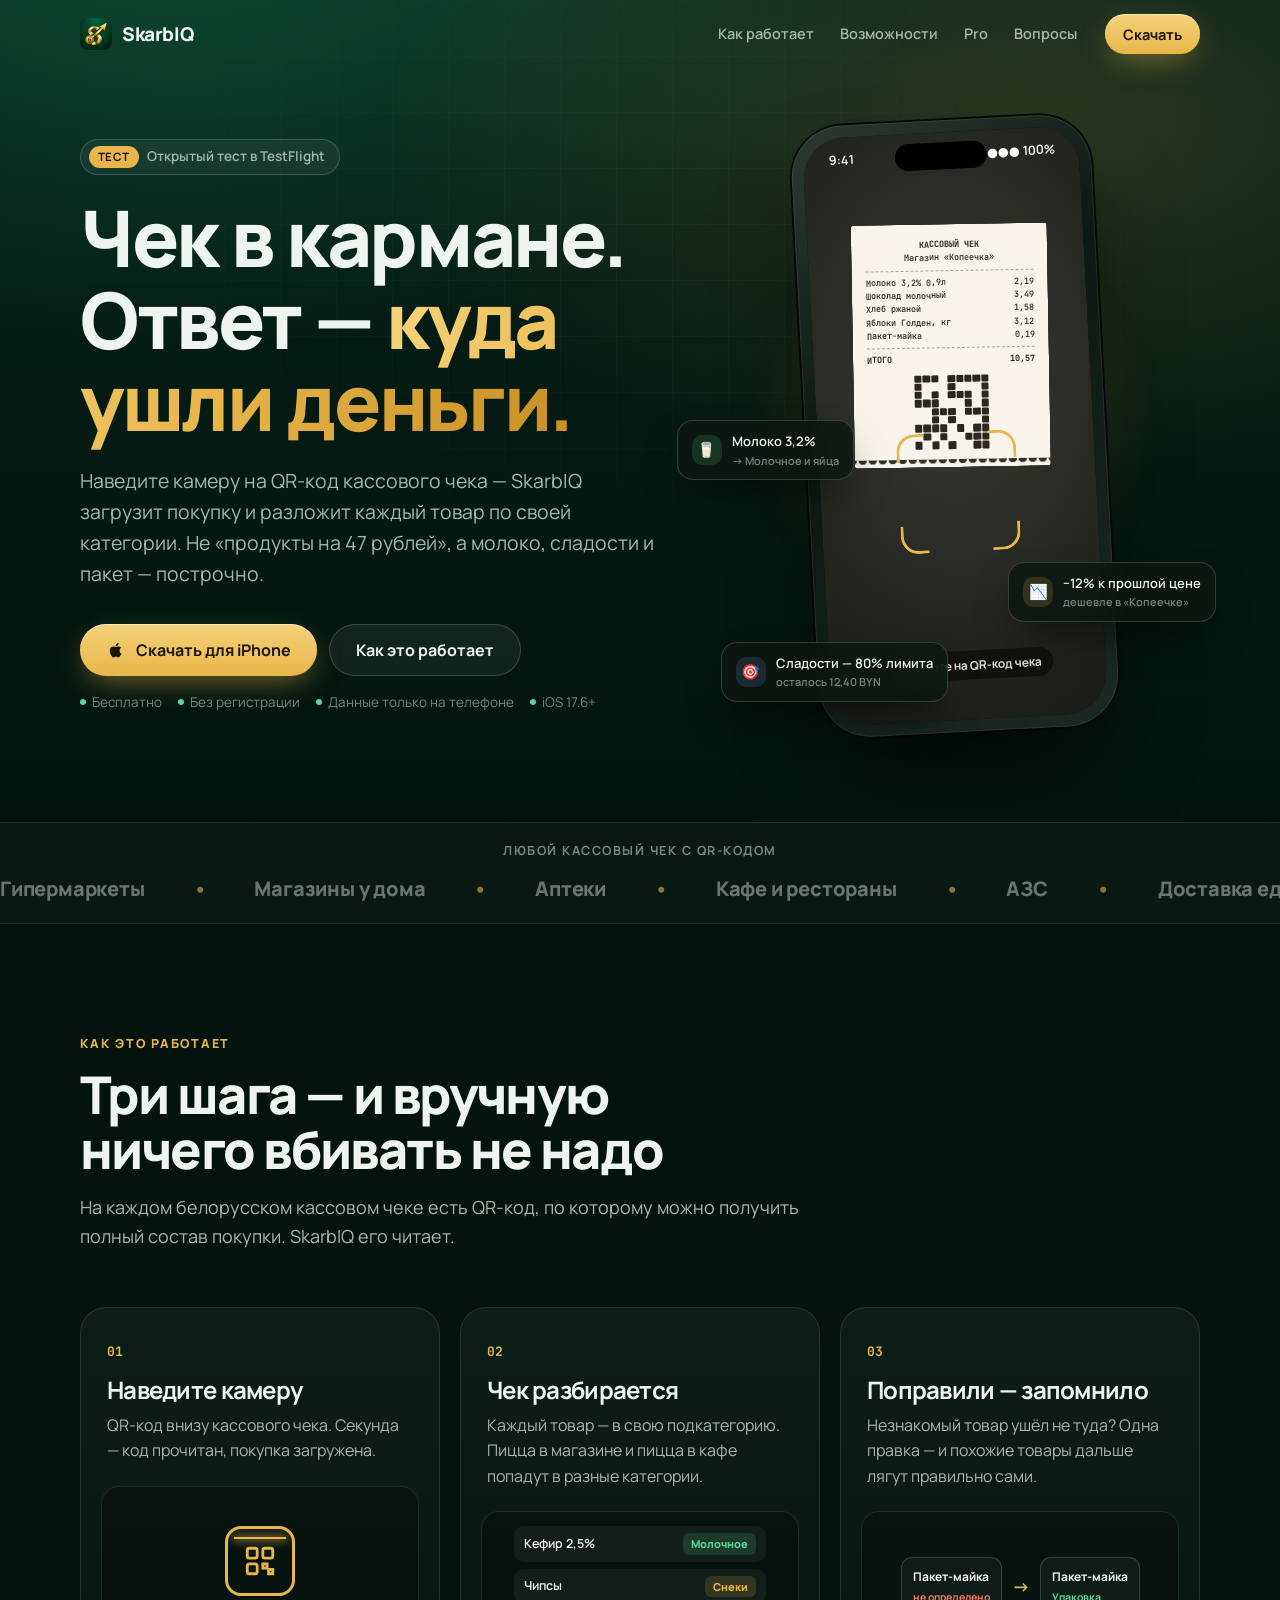
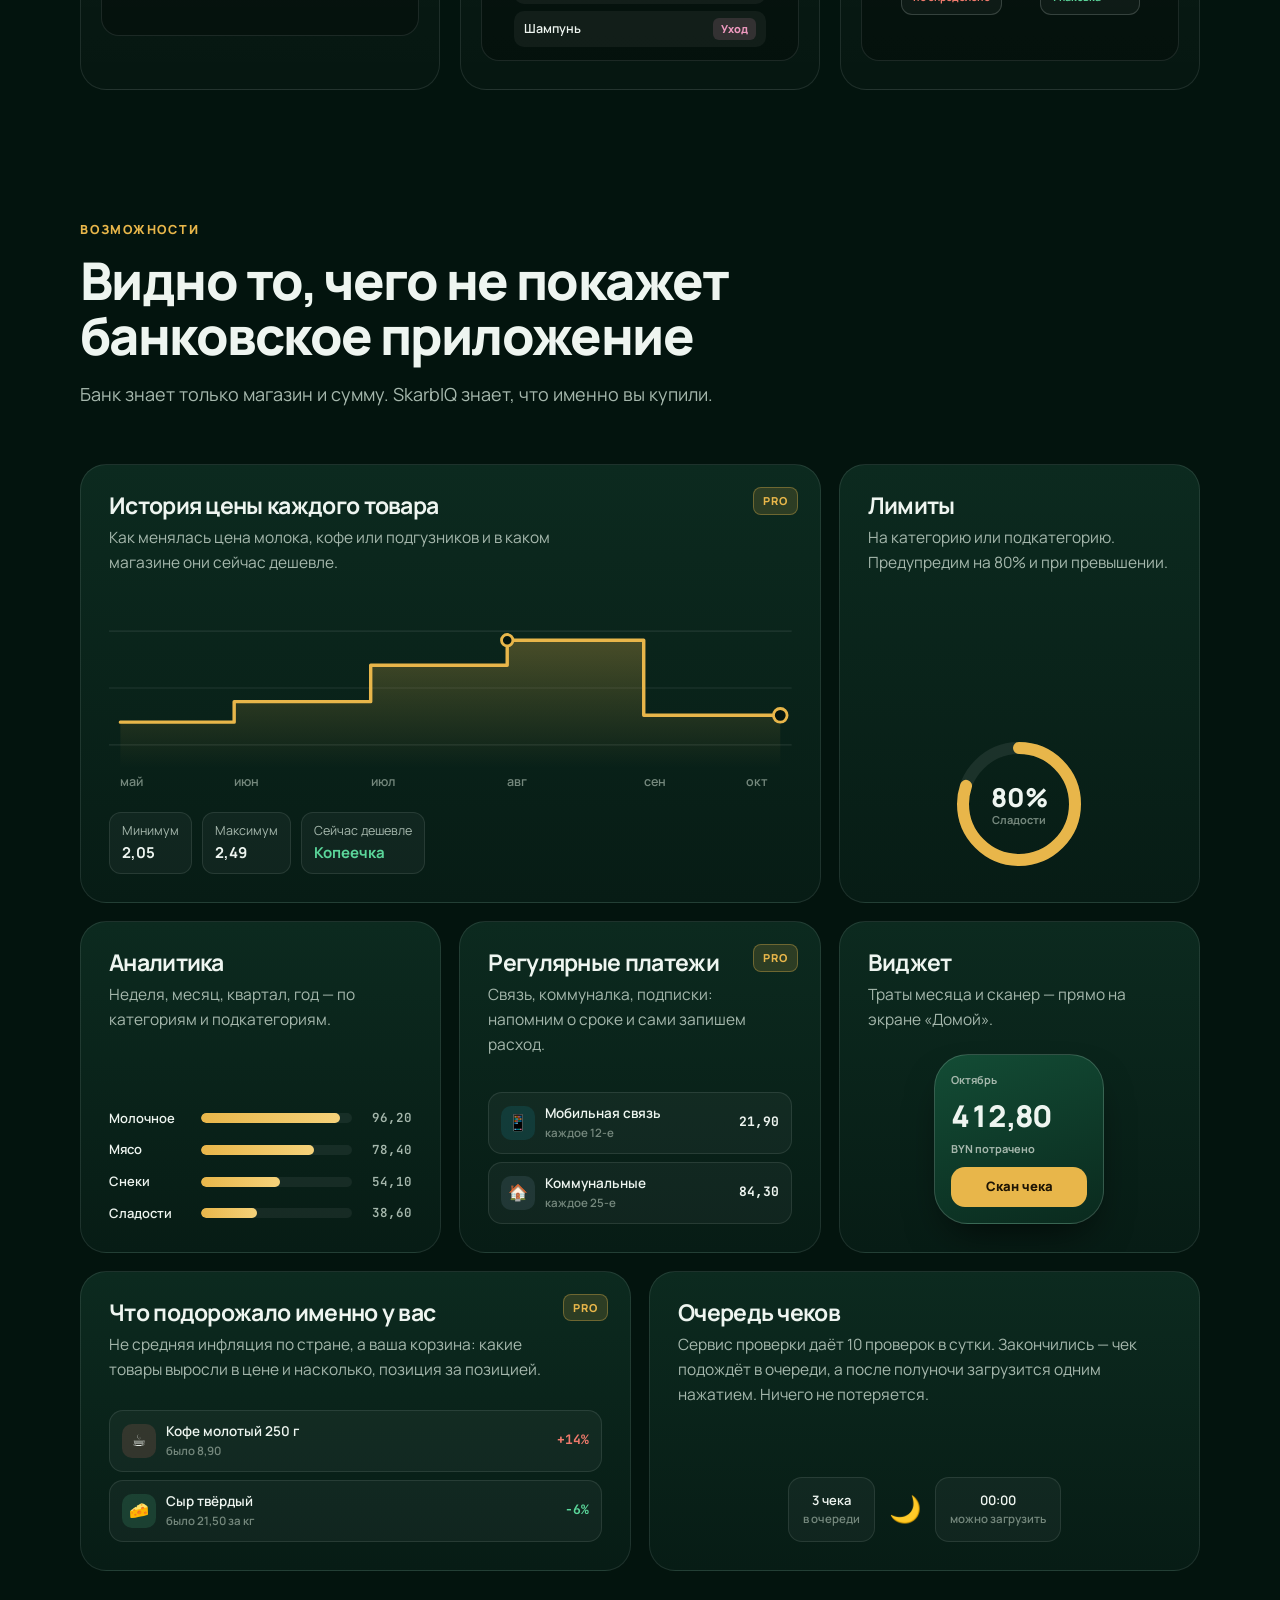
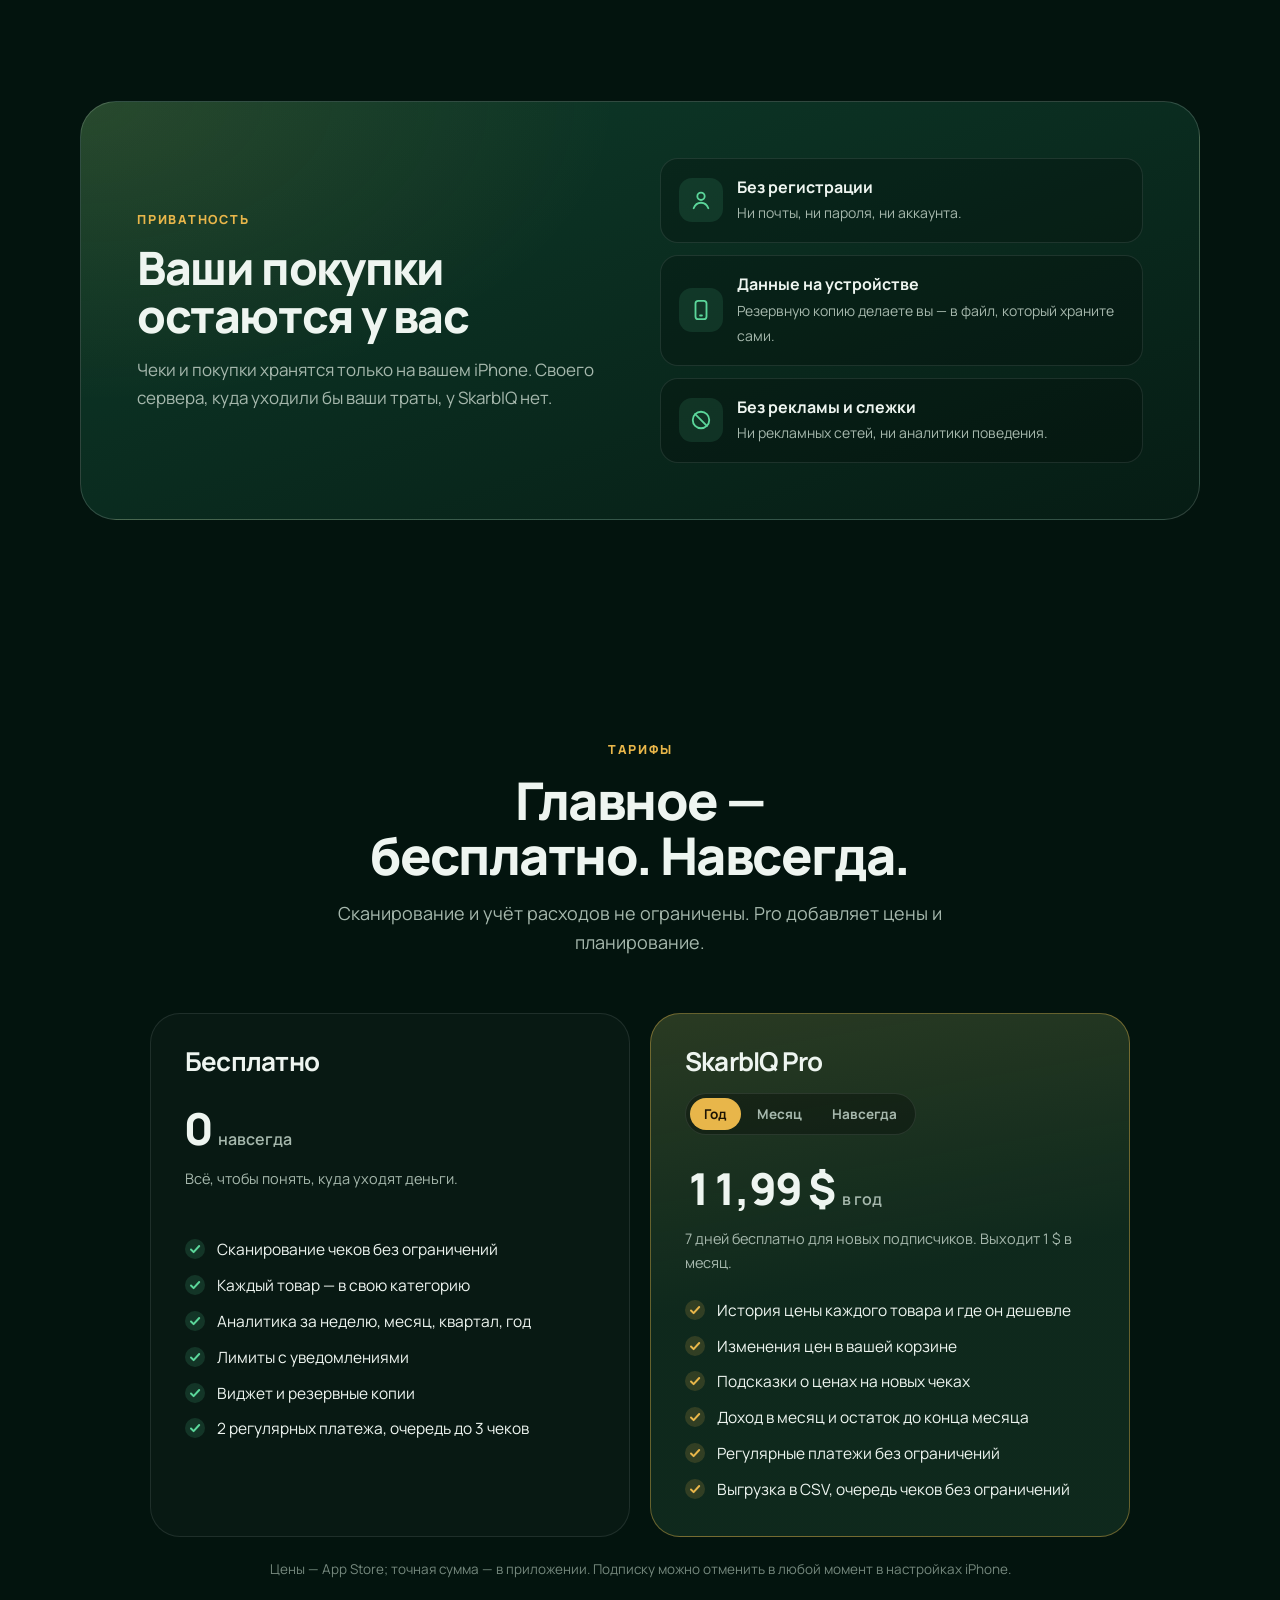
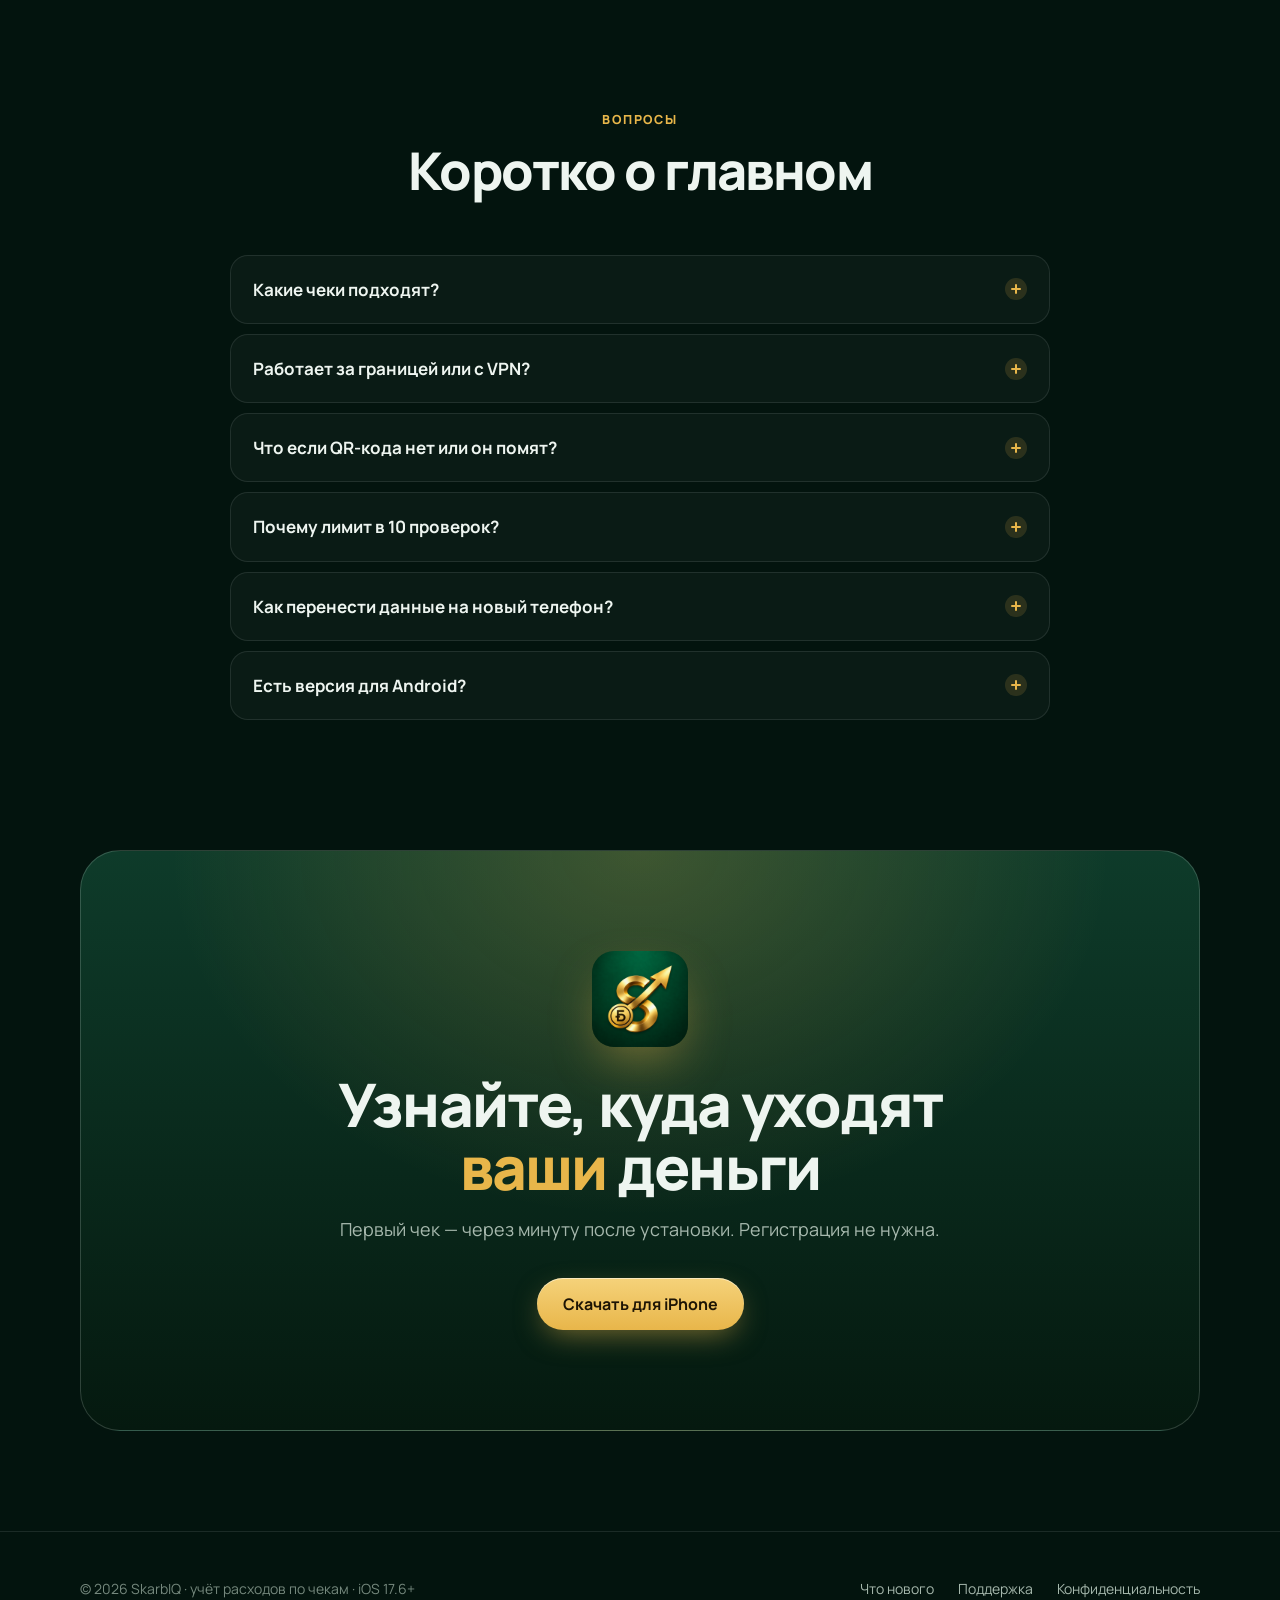
==== commit 14a5991f: "Update index.html" ====
--- a/index.html
+++ b/index.html
@@ -537,8 +537,8 @@
 
       <article class="tile t-g reveal" style="--d:.1s">
         <h3>Очередь чеков</h3>
-        <p>Сервис проверки даёт 10 проверок в сутки. Закончились — чек подождёт и загрузится сам после полуночи. Ничего не потеряется.</p>
-        <div class="art queue"><div class="qbox">3 чека<small>в очереди</small></div><div class="moon">🌙</div><div class="qbox">00:00<small>загрузятся</small></div></div>
+        <p>Сервис проверки даёт 10 проверок в сутки. Закончились — чек подождёт в очереди, а после полуночи загрузится одним нажатием. Ничего не потеряется.</p>
+        <div class="art queue"><div class="qbox">3 чека<small>в очереди</small></div><div class="moon">🌙</div><div class="qbox">00:00<small>можно загрузить</small></div></div>
       </article>
     </div>
   </div>
@@ -615,10 +615,10 @@
       <h2>Коротко о главном</h2>
     </div>
     <div class="faq">
-      <details class="reveal"><summary>Какие чеки подходят?</summary><div class="a">Любой белорусский кассовый чек с QR-кодом — из магазина, аптеки, кафе или с АЗС. Электронные чеки «Евроопта», «Доброному», «Копеечки», «Маяка», «Санты» и «Соседей» загружаются сразу и не тратят лимит проверок.</div></details>
+      <details class="reveal"><summary>Какие чеки подходят?</summary><div class="a">Любой белорусский кассовый чек с QR-кодом — из магазина, аптеки, кафе или с АЗС. Электронные чеки «Евроопта», «Доброном», «Копеечки», «Маяка», «Санты» и «Соседей» загружаются сразу и не тратят лимит проверок.</div></details>
       <details class="reveal"><summary>Работает за границей или с VPN?</summary><div class="a">Нет. Сервис проверки чеков и сервисы сетей открыты только для белорусских сетей. Вне Беларуси приложение покажет понятное сообщение, а посмотреть его возможности можно на встроенных демо-данных.</div></details>
       <details class="reveal"><summary>Что если QR-кода нет или он помят?</summary><div class="a">Код чека можно ввести вручную, а трату без чека — добавить вручную с суммой и категорией.</div></details>
-      <details class="reveal"><summary>Почему лимит в 10 проверок?</summary><div class="a">Так работает сервис проверки чеков инфоцентра: 10 проверок в сутки. Когда они заканчиваются, чек встаёт в очередь и загружается сам после полуночи.</div></details>
+      <details class="reveal"><summary>Почему лимит в 10 проверок?</summary><div class="a">Так работает сервис проверки чеков инфоцентра: 10 проверок в сутки. Когда они заканчиваются, чек встаёт в очередь: после полуночи откройте очередь на главной и загрузите его одним нажатием.</div></details>
       <details class="reveal"><summary>Как перенести данные на новый телефон?</summary><div class="a">Настройки → «Данные» → «Сохранить резервную копию». На новом телефоне — «Восстановить из копии».</div></details>
       <details class="reveal"><summary>Есть версия для Android?</summary><div class="a">Пока только iPhone, iOS 17.6 и новее.</div></details>
     </div>
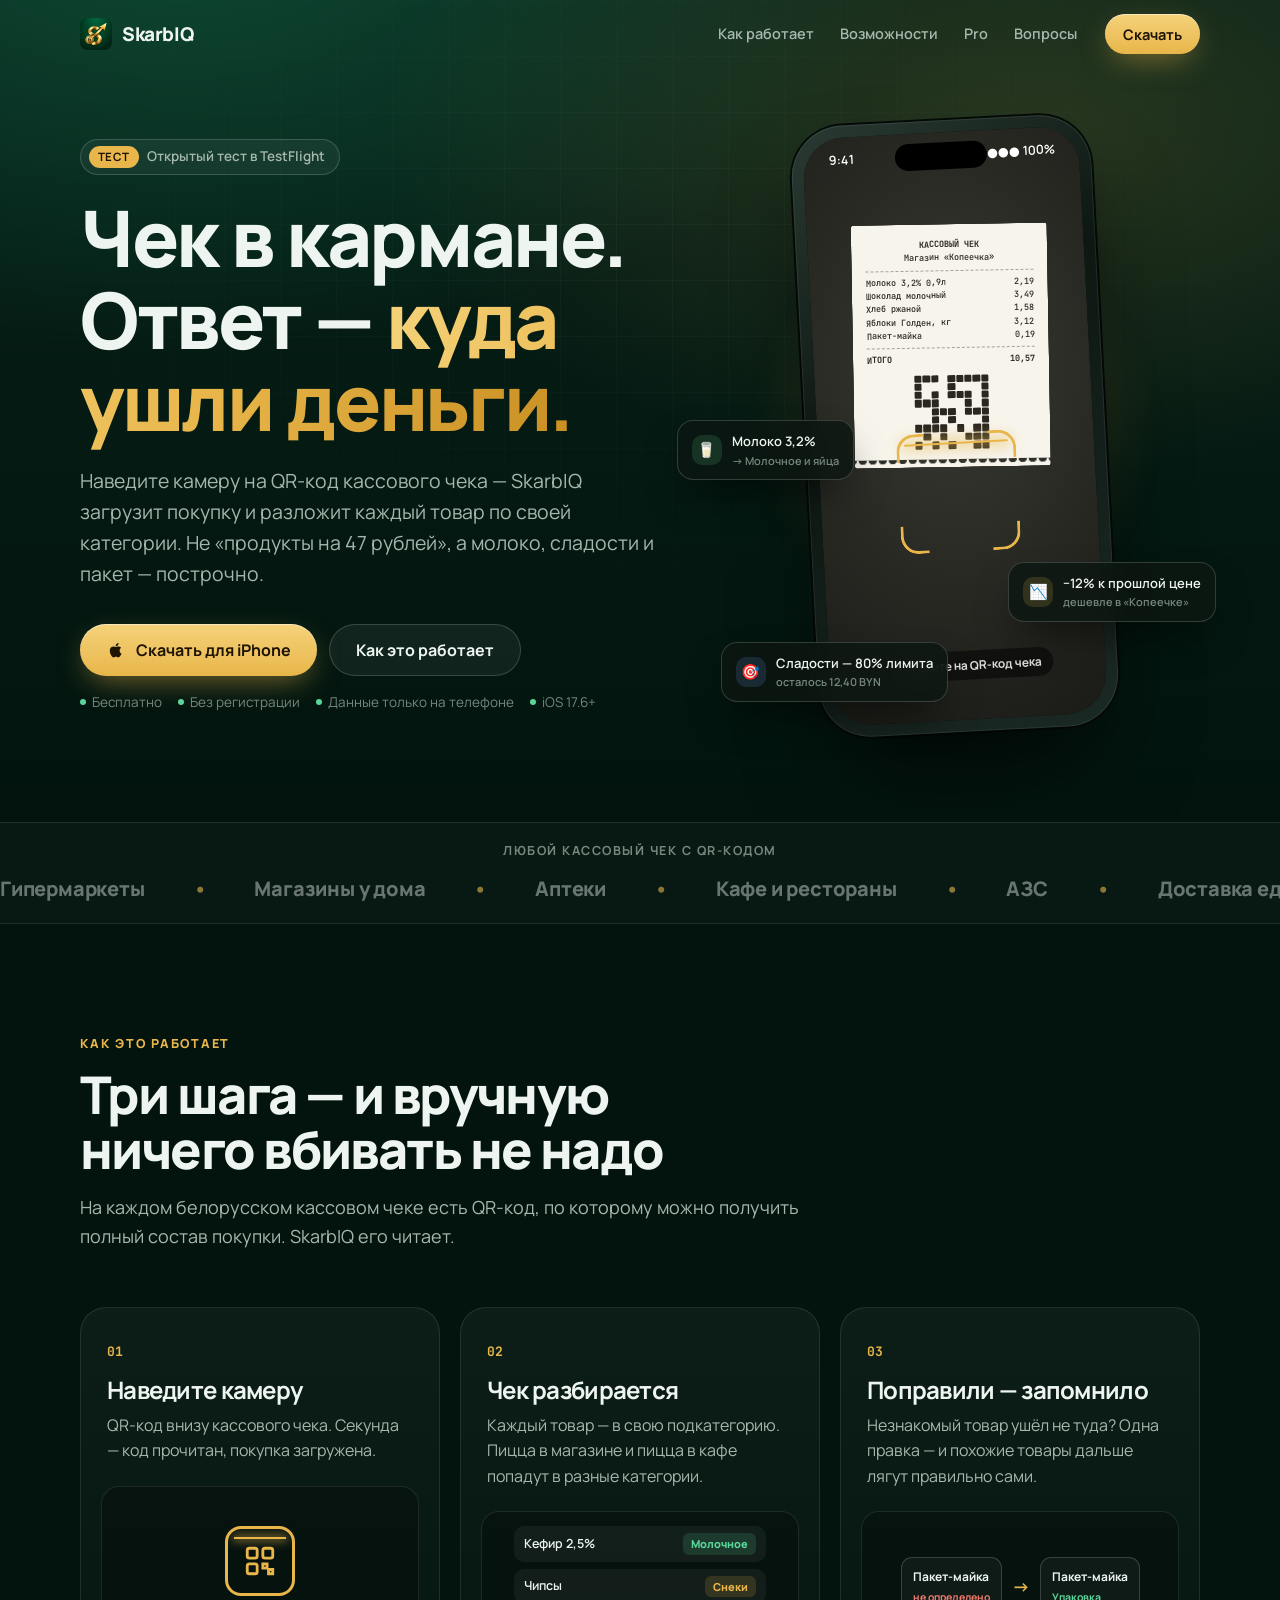
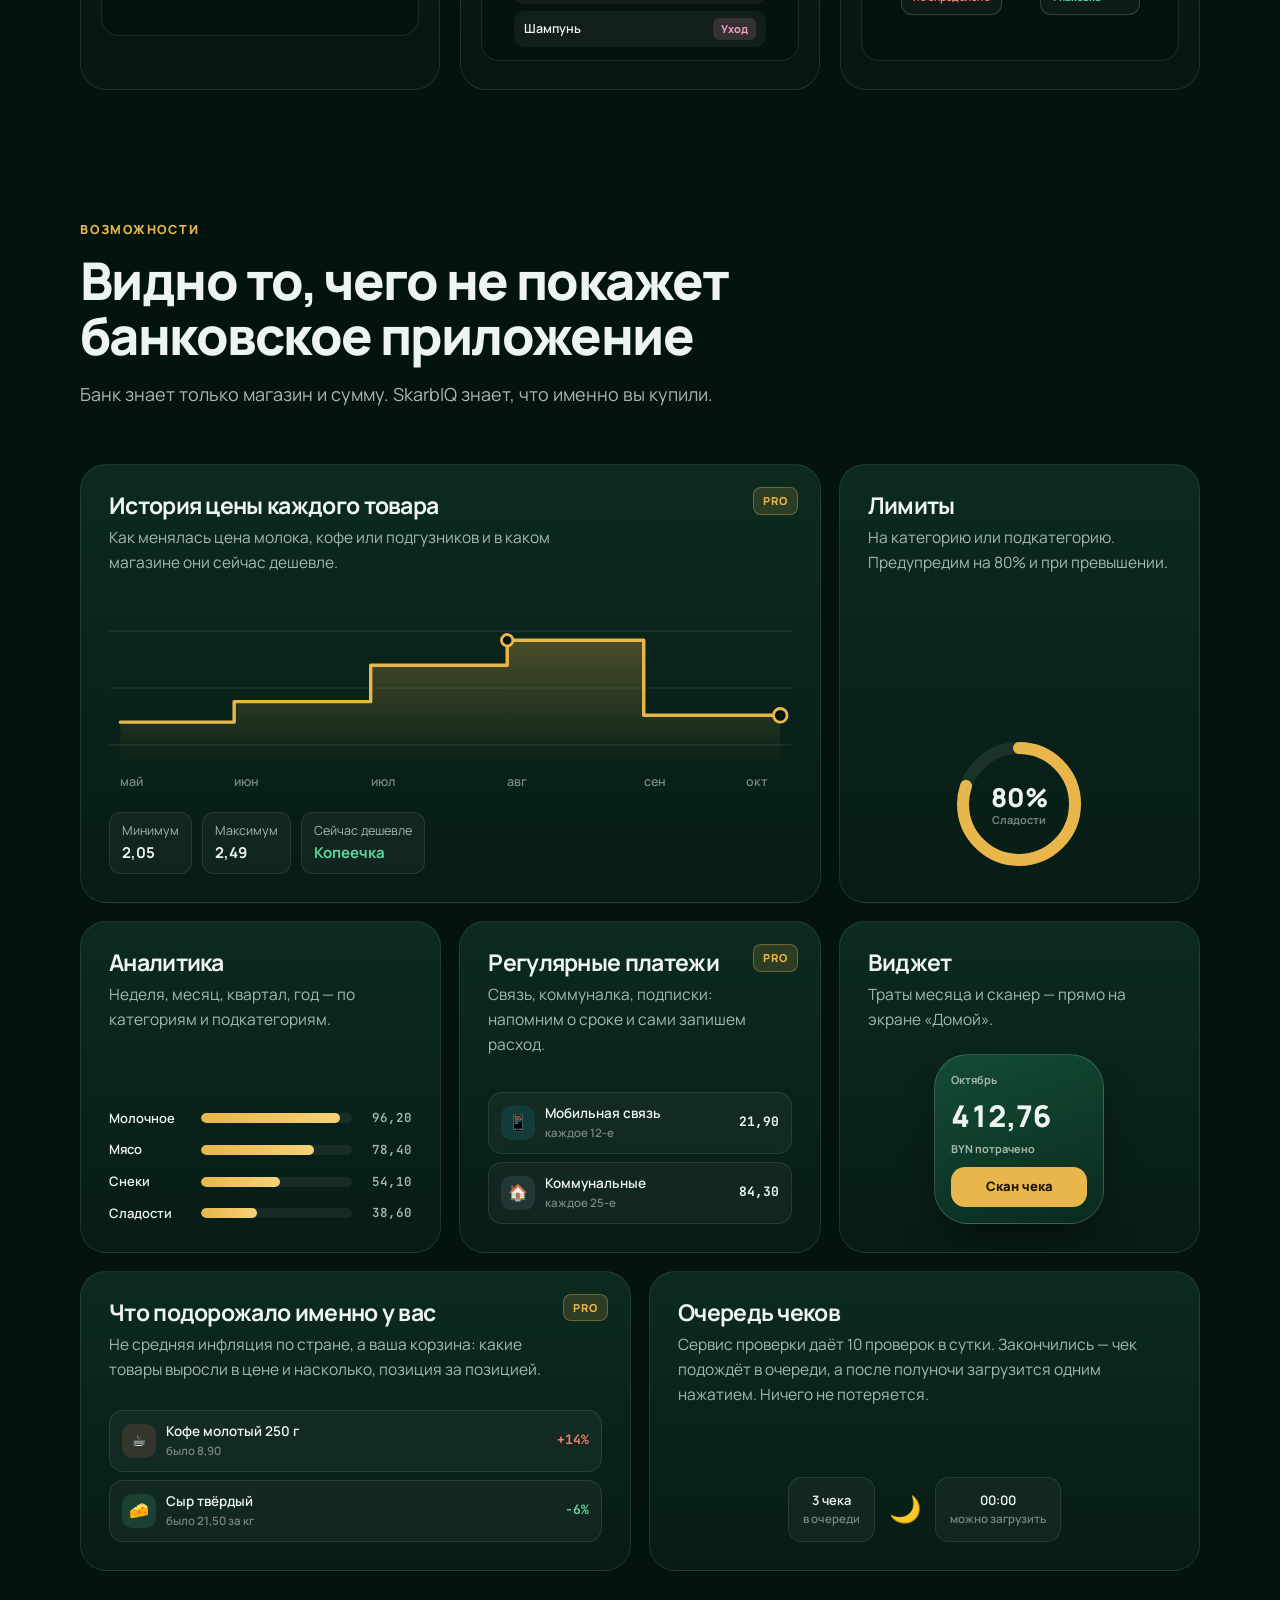
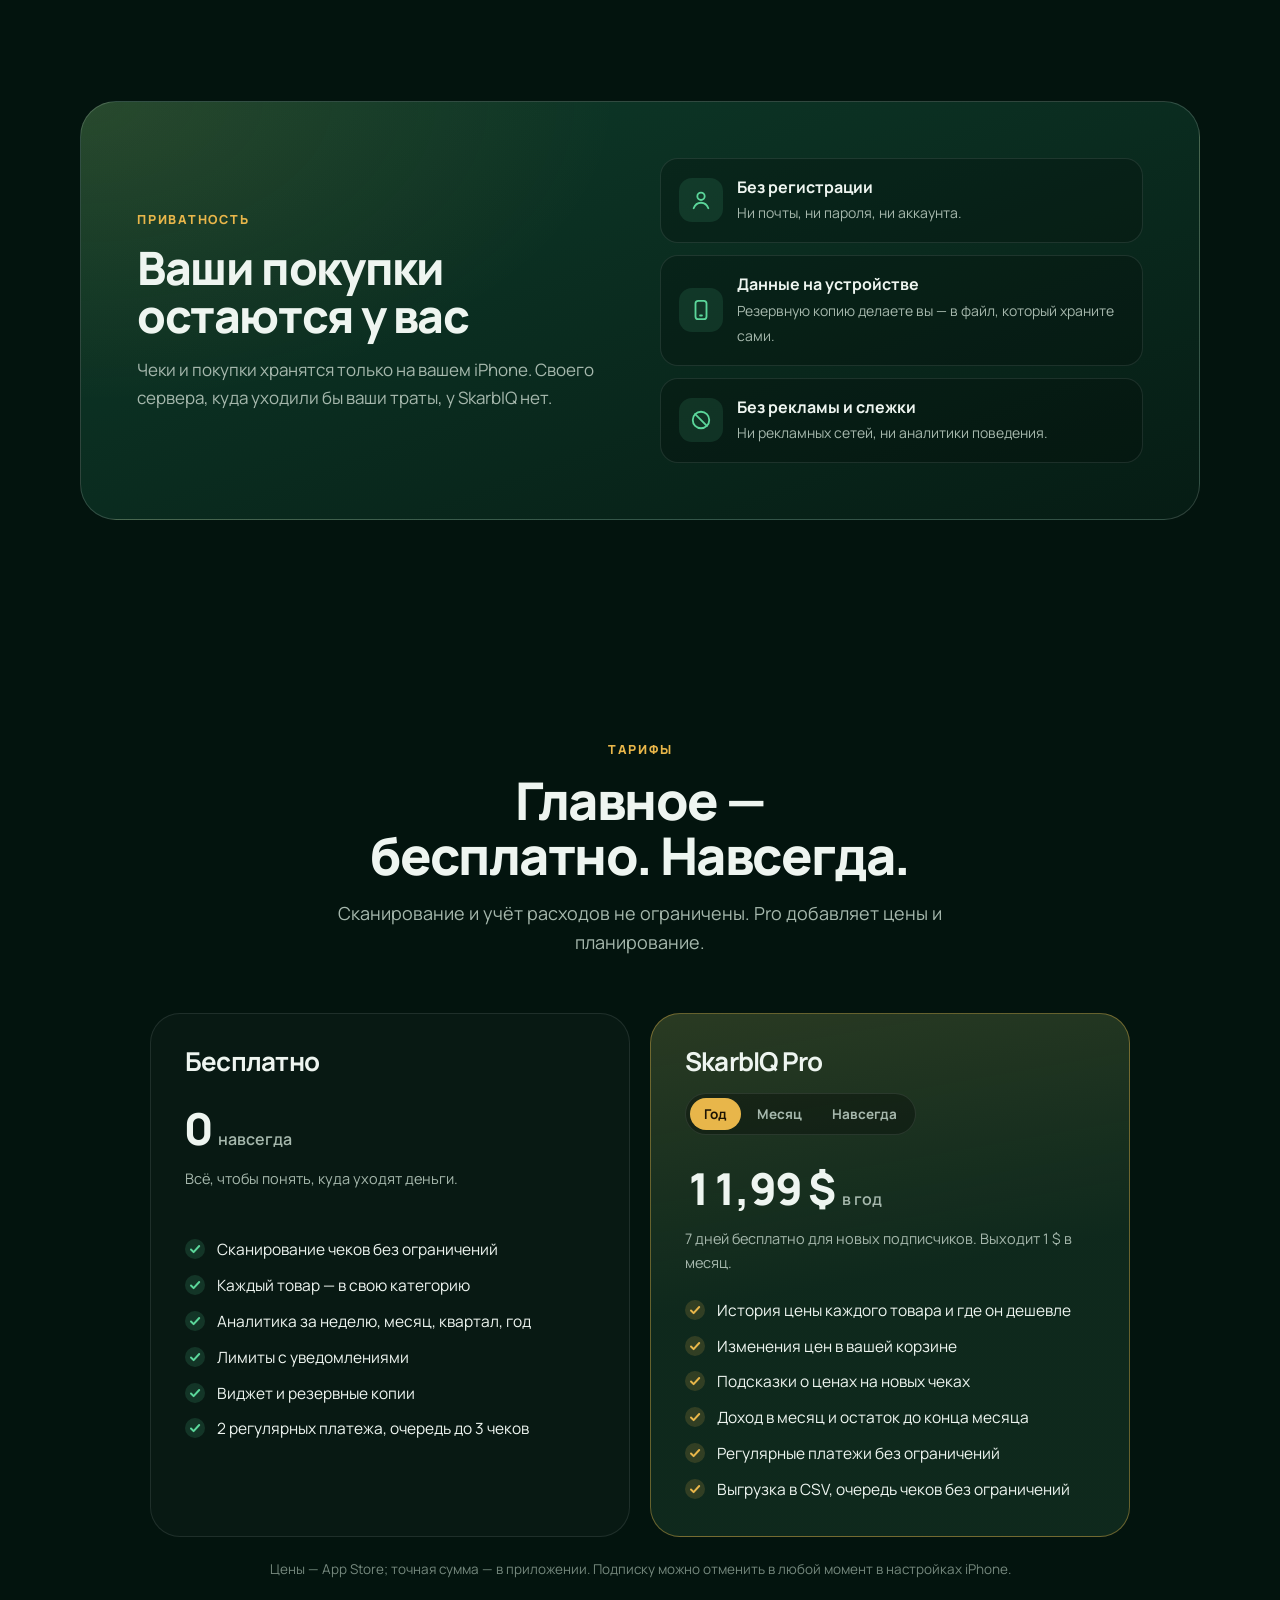
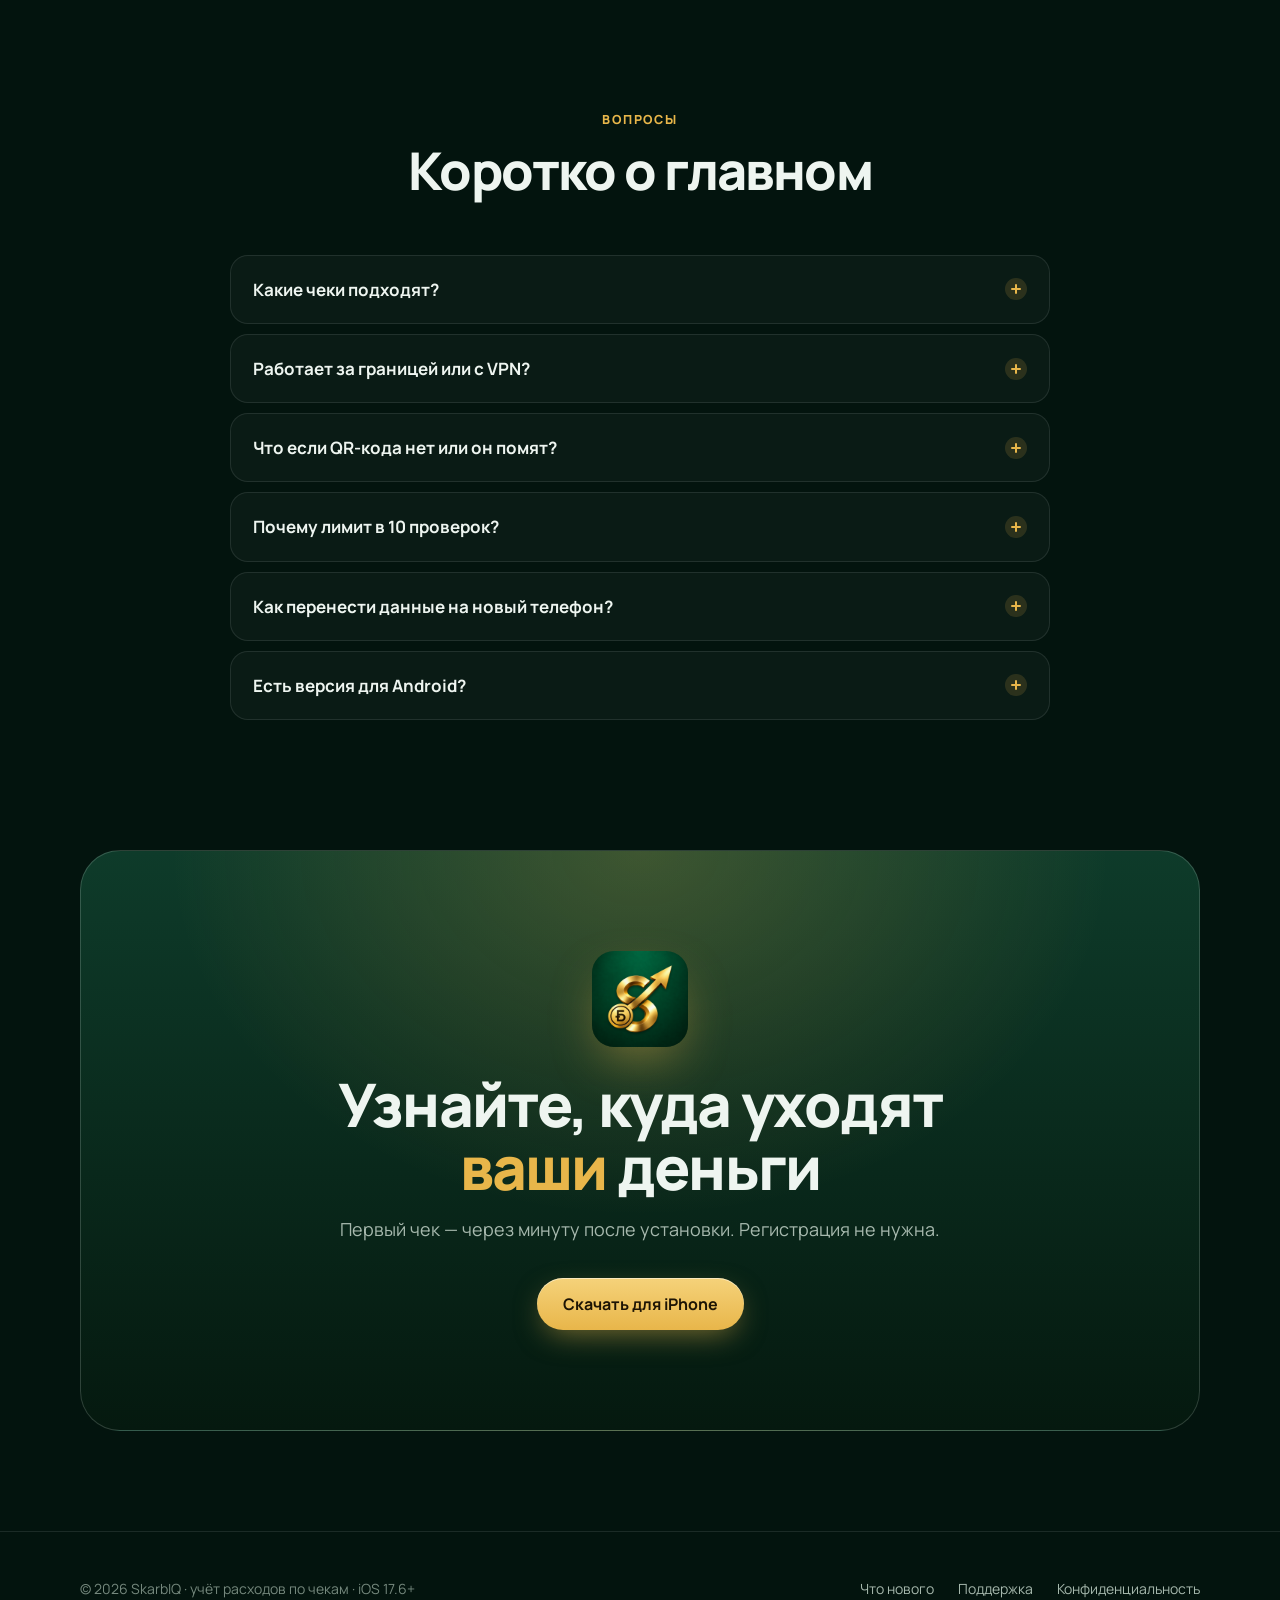
==== commit 0e83ae8b: "create cms v1 index.html" ====
--- a/index.html
+++ b/index.html
@@ -361,8 +361,8 @@
   <div class="wrap hero-grid">
     <div>
       <div class="badge reveal"><b data-badge>ТЕСТ</b><span data-badge-text>Открытый тест в TestFlight</span></div>
-      <h1 class="reveal" style="--d:.08s">Чек в кармане.<br>Ответ — <span class="gold">куда ушли деньги.</span></h1>
-      <p class="lead reveal" style="--d:.16s">Наведите камеру на QR-код кассового чека — SkarbIQ загрузит покупку и разложит каждый товар по своей категории. Не «продукты на 47 рублей», а молоко, сладости и пакет — построчно.</p>
+      <h1 class="reveal" style="--d:.08s" data-cms="f1">Чек в кармане.<br>Ответ — <span class="gold">куда ушли деньги.</span></h1>
+      <p class="lead reveal" style="--d:.16s" data-cms="f2">Наведите камеру на QR-код кассового чека — SkarbIQ загрузит покупку и разложит каждый товар по своей категории. Не «продукты на 47 рублей», а молоко, сладости и пакет — построчно.</p>
       <div class="cta-row reveal" style="--d:.24s">
         <a class="btn btn-gold" data-download href="https://testflight.apple.com/join/r9mnDBq1">
           <svg viewBox="0 0 24 24" fill="currentColor" aria-hidden="true"><path d="M16.37 12.73c-.02-2.2 1.8-3.26 1.88-3.31-1.03-1.5-2.62-1.7-3.18-1.72-1.35-.14-2.64.8-3.33.8-.69 0-1.74-.78-2.87-.76-1.47.02-2.83.86-3.59 2.18-1.53 2.66-.39 6.59 1.1 8.75.73 1.05 1.6 2.24 2.73 2.2 1.1-.05 1.51-.71 2.84-.71 1.32 0 1.7.71 2.86.69 1.18-.02 1.93-1.07 2.65-2.13.84-1.22 1.18-2.4 1.2-2.46-.03-.01-2.3-.88-2.33-3.5zM14.2 6.27c.6-.73 1.01-1.75.9-2.77-.87.04-1.92.58-2.54 1.31-.56.64-1.05 1.68-.92 2.67.97.08 1.96-.49 2.56-1.21z"/></svg>
@@ -432,18 +432,18 @@
   <div class="wrap">
     <div class="sec-head reveal">
       <div class="eyebrow">Как это работает</div>
-      <h2>Три шага — и вручную ничего вбивать не надо</h2>
-      <p>На каждом белорусском кассовом чеке есть QR-код, по которому можно получить полный состав покупки. SkarbIQ его читает.</p>
+      <h2 data-cms="f3">Три шага — и вручную ничего вбивать не надо</h2>
+      <p data-cms="f4">На каждом белорусском кассовом чеке есть QR-код, по которому можно получить полный состав покупки. SkarbIQ его читает.</p>
     </div>
     <div class="steps">
       <article class="step reveal">
-        <h3>Наведите камеру</h3>
-        <p>QR-код внизу кассового чека. Секунда — код прочитан, покупка загружена.</p>
+        <h3 data-cms="f5">Наведите камеру</h3>
+        <p data-cms="f6">QR-код внизу кассового чека. Секунда — код прочитан, покупка загружена.</p>
         <div class="vis v-scan"><div class="sq"><svg width="34" height="34" viewBox="0 0 24 24" fill="none" stroke="#E8B64A" stroke-width="2" aria-hidden="true"><rect x="3" y="3" width="7" height="7" rx="1.5"/><rect x="14" y="3" width="7" height="7" rx="1.5"/><rect x="3" y="14" width="7" height="7" rx="1.5"/><path d="M14 14h3v3h-3zM18 18h3v3h-3z"/></svg></div></div>
       </article>
       <article class="step reveal" style="--d:.1s">
-        <h3>Чек разбирается</h3>
-        <p>Каждый товар — в свою подкатегорию. Пицца в магазине и пицца в кафе попадут в разные категории.</p>
+        <h3 data-cms="f7">Чек разбирается</h3>
+        <p data-cms="f8">Каждый товар — в свою подкатегорию. Пицца в магазине и пицца в кафе попадут в разные категории.</p>
         <div class="vis"><div class="v-sort">
           <div>Кефир 2,5% <em style="background:rgba(91,214,154,.15);color:#5BD69A">Молочное</em></div>
           <div>Чипсы <em style="background:rgba(232,182,74,.15);color:#E8B64A">Снеки</em></div>
@@ -451,8 +451,8 @@
         </div></div>
       </article>
       <article class="step reveal" style="--d:.2s">
-        <h3>Поправили — запомнило</h3>
-        <p>Незнакомый товар ушёл не туда? Одна правка — и похожие товары дальше лягут правильно сами.</p>
+        <h3 data-cms="f9">Поправили — запомнило</h3>
+        <p data-cms="f10">Незнакомый товар ушёл не туда? Одна правка — и похожие товары дальше лягут правильно сами.</p>
         <div class="vis"><div class="v-learn">
           <div class="b">Пакет-майка<small style="color:#F07A6C">не определено</small></div>
           <div class="arr">→</div>
@@ -468,15 +468,15 @@
   <div class="wrap">
     <div class="sec-head reveal">
       <div class="eyebrow">Возможности</div>
-      <h2>Видно то, чего не покажет банковское приложение</h2>
-      <p>Банк знает только магазин и сумму. SkarbIQ знает, что именно вы купили.</p>
+      <h2 data-cms="f11">Видно то, чего не покажет банковское приложение</h2>
+      <p data-cms="f12">Банк знает только магазин и сумму. SkarbIQ знает, что именно вы купили.</p>
     </div>
 
     <div class="bento">
       <article class="tile t-a reveal">
         <span class="pro">PRO</span>
-        <h3>История цены каждого товара</h3>
-        <p>Как менялась цена молока, кофе или подгузников и в каком магазине они сейчас дешевле.</p>
+        <h3 data-cms="f13">История цены каждого товара</h3>
+        <p data-cms="f14">Как менялась цена молока, кофе или подгузников и в каком магазине они сейчас дешевле.</p>
         <div class="art chart">
           <svg viewBox="0 0 600 170" role="img" aria-label="Пример графика цены: рост с 2,19 до 2,49 и снижение до 2,05">
             <defs><linearGradient id="gArea" x1="0" y1="0" x2="0" y2="1"><stop offset="0" stop-color="#E8B64A" stop-opacity=".28"/><stop offset="1" stop-color="#E8B64A" stop-opacity="0"/></linearGradient></defs>
@@ -491,16 +491,16 @@
       </article>
 
       <article class="tile t-b reveal" style="--d:.1s">
-        <h3>Лимиты</h3>
-        <p>На категорию или подкатегорию. Предупредим на 80% и при превышении.</p>
+        <h3 data-cms="f15">Лимиты</h3>
+        <p data-cms="f16">На категорию или подкатегорию. Предупредим на 80% и при превышении.</p>
         <div class="art">
           <div class="ring"><svg width="140" height="140" viewBox="0 0 140 140" aria-hidden="true"><circle class="bg" cx="70" cy="70" r="56" fill="none" stroke-width="12"/><circle class="fg" cx="70" cy="70" r="56" fill="none" stroke-width="12"/></svg><div class="lbl"><div>80%<small>Сладости</small></div></div></div>
         </div>
       </article>
 
       <article class="tile t-c reveal">
-        <h3>Аналитика</h3>
-        <p>Неделя, месяц, квартал, год — по категориям и подкатегориям.</p>
+        <h3 data-cms="f17">Аналитика</h3>
+        <p data-cms="f18">Неделя, месяц, квартал, год — по категориям и подкатегориям.</p>
         <div class="art bars" id="bars">
           <div class="bar-row"><span>Молочное</span><div class="tr"><div class="fl" data-w="92"></div></div><span class="v">96,20</span></div>
           <div class="bar-row"><span>Мясо</span><div class="tr"><div class="fl" data-w="75"></div></div><span class="v">78,40</span></div>
@@ -511,8 +511,8 @@
 
       <article class="tile t-d reveal" style="--d:.1s">
         <span class="pro">PRO</span>
-        <h3>Регулярные платежи</h3>
-        <p>Связь, коммуналка, подписки: напомним о сроке и сами запишем расход.</p>
+        <h3 data-cms="f19">Регулярные платежи</h3>
+        <p data-cms="f20">Связь, коммуналка, подписки: напомним о сроке и сами запишем расход.</p>
         <div class="art rec">
           <div><i style="background:rgba(20,163,184,.15)">📱</i><span>Мобильная связь<small>каждое 12-е</small></span><b>21,90</b></div>
           <div><i style="background:rgba(96,125,139,.2)">🏠</i><span>Коммунальные<small>каждое 25-е</small></span><b>84,30</b></div>
@@ -520,15 +520,15 @@
       </article>
 
       <article class="tile t-e reveal" style="--d:.2s">
-        <h3>Виджет</h3>
-        <p>Траты месяца и сканер — прямо на экране «Домой».</p>
+        <h3 data-cms="f21">Виджет</h3>
+        <p data-cms="f22">Траты месяца и сканер — прямо на экране «Домой».</p>
         <div class="art"><div class="widget"><small>Октябрь</small><div class="big" data-count="412.80">412,80</div><small>BYN потрачено</small><div class="wb">Скан чека</div></div></div>
       </article>
 
       <article class="tile t-f reveal">
         <span class="pro">PRO</span>
-        <h3>Что подорожало именно у вас</h3>
-        <p>Не средняя инфляция по стране, а ваша корзина: какие товары выросли в цене и насколько, позиция за позицией.</p>
+        <h3 data-cms="f23">Что подорожало именно у вас</h3>
+        <p data-cms="f24">Не средняя инфляция по стране, а ваша корзина: какие товары выросли в цене и насколько, позиция за позицией.</p>
         <div class="art rec">
           <div><i style="background:rgba(240,122,108,.15)">☕</i><span>Кофе молотый 250 г<small>было 8,90</small></span><b style="color:#F07A6C">+14%</b></div>
           <div><i style="background:rgba(91,214,154,.15)">🧀</i><span>Сыр твёрдый<small>было 21,50 за кг</small></span><b style="color:#5BD69A">−6%</b></div>
@@ -536,8 +536,8 @@
       </article>
 
       <article class="tile t-g reveal" style="--d:.1s">
-        <h3>Очередь чеков</h3>
-        <p>Сервис проверки даёт 10 проверок в сутки. Закончились — чек подождёт в очереди, а после полуночи загрузится одним нажатием. Ничего не потеряется.</p>
+        <h3 data-cms="f25">Очередь чеков</h3>
+        <p data-cms="f26">Сервис проверки даёт 10 проверок в сутки. Закончились — чек подождёт в очереди, а после полуночи загрузится одним нажатием. Ничего не потеряется.</p>
         <div class="art queue"><div class="qbox">3 чека<small>в очереди</small></div><div class="moon">🌙</div><div class="qbox">00:00<small>можно загрузить</small></div></div>
       </article>
     </div>
@@ -550,8 +550,8 @@
     <div class="privacy reveal">
       <div>
         <div class="eyebrow">Приватность</div>
-        <h2>Ваши покупки остаются у вас</h2>
-        <p>Чеки и покупки хранятся только на вашем iPhone. Своего сервера, куда уходили бы ваши траты, у SkarbIQ нет.</p>
+        <h2 data-cms="f27">Ваши покупки остаются у вас</h2>
+        <p data-cms="f28">Чеки и покупки хранятся только на вашем iPhone. Своего сервера, куда уходили бы ваши траты, у SkarbIQ нет.</p>
       </div>
       <div class="facts">
         <div class="fact"><div class="x"><svg viewBox="0 0 24 24" fill="none" stroke="currentColor" stroke-width="2" stroke-linecap="round" aria-hidden="true"><circle cx="12" cy="8" r="4"/><path d="M4 21c1.5-4 4.5-6 8-6s6.5 2 8 6"/></svg></div><div><b>Без регистрации</b><span>Ни почты, ни пароля, ни аккаунта.</span></div></div>
@@ -567,43 +567,43 @@
   <div class="wrap">
     <div class="sec-head center reveal">
       <div class="eyebrow">Тарифы</div>
-      <h2>Главное — бесплатно. Навсегда.</h2>
-      <p>Сканирование и учёт расходов не ограничены. Pro добавляет цены и планирование.</p>
+      <h2 data-cms="f29">Главное — бесплатно. Навсегда.</h2>
+      <p data-cms="f30">Сканирование и учёт расходов не ограничены. Pro добавляет цены и планирование.</p>
     </div>
     <div class="plans">
       <div class="plan reveal">
-        <h3>Бесплатно</h3>
+        <h3 data-cms="f31">Бесплатно</h3>
         <div class="price">0 <small>навсегда</small></div>
-        <p class="sub">Всё, чтобы понять, куда уходят деньги.</p>
-        <ul>
-          <li>Сканирование чеков без ограничений</li>
-          <li>Каждый товар — в свою категорию</li>
-          <li>Аналитика за неделю, месяц, квартал, год</li>
-          <li>Лимиты с уведомлениями</li>
-          <li>Виджет и резервные копии</li>
-          <li>2 регулярных платежа, очередь до 3 чеков</li>
+        <p class="sub" data-cms="f32">Всё, чтобы понять, куда уходят деньги.</p>
+        <ul data-cms-list="l1">
+          <li data-cms-item="i1" data-cms="f33">Сканирование чеков без ограничений</li>
+          <li data-cms-item="i2" data-cms="f34">Каждый товар — в свою категорию</li>
+          <li data-cms-item="i3" data-cms="f35">Аналитика за неделю, месяц, квартал, год</li>
+          <li data-cms-item="i4" data-cms="f36">Лимиты с уведомлениями</li>
+          <li data-cms-item="i5" data-cms="f37">Виджет и резервные копии</li>
+          <li data-cms-item="i6" data-cms="f38">2 регулярных платежа, очередь до 3 чеков</li>
         </ul>
       </div>
       <div class="plan pro reveal" style="--d:.1s">
-        <h3>SkarbIQ Pro</h3>
+        <h3 data-cms="f39">SkarbIQ Pro</h3>
         <div class="toggle" role="group" aria-label="Период оплаты">
           <button type="button" data-plan="year" aria-pressed="true">Год</button>
           <button type="button" data-plan="month" aria-pressed="false">Месяц</button>
           <button type="button" data-plan="life" aria-pressed="false">Навсегда</button>
         </div>
         <div class="price" id="planPrice">11,99 $ <small>в год</small></div>
-        <p class="sub" id="planSub">7 дней бесплатно для новых подписчиков. Выходит 1 $ в месяц.</p>
-        <ul>
-          <li>История цены каждого товара и где он дешевле</li>
-          <li>Изменения цен в вашей корзине</li>
-          <li>Подсказки о ценах на новых чеках</li>
-          <li>Доход в месяц и остаток до конца месяца</li>
-          <li>Регулярные платежи без ограничений</li>
-          <li>Выгрузка в CSV, очередь чеков без ограничений</li>
+        <p class="sub" id="planSub" data-cms="f40">7 дней бесплатно для новых подписчиков. Выходит 1 $ в месяц.</p>
+        <ul data-cms-list="l2">
+          <li data-cms-item="i7" data-cms="f41">История цены каждого товара и где он дешевле</li>
+          <li data-cms-item="i8" data-cms="f42">Изменения цен в вашей корзине</li>
+          <li data-cms-item="i9" data-cms="f43">Подсказки о ценах на новых чеках</li>
+          <li data-cms-item="i10" data-cms="f44">Доход в месяц и остаток до конца месяца</li>
+          <li data-cms-item="i11" data-cms="f45">Регулярные платежи без ограничений</li>
+          <li data-cms-item="i12" data-cms="f46">Выгрузка в CSV, очередь чеков без ограничений</li>
         </ul>
       </div>
     </div>
-    <p class="plan-note reveal">Цены — App Store; точная сумма — в приложении. Подписку можно отменить в любой момент в настройках iPhone.</p>
+    <p class="plan-note reveal" data-cms="f47">Цены — App Store; точная сумма — в приложении. Подписку можно отменить в любой момент в настройках iPhone.</p>
   </div>
 </section>
 
@@ -612,15 +612,15 @@
   <div class="wrap">
     <div class="sec-head center reveal">
       <div class="eyebrow">Вопросы</div>
-      <h2>Коротко о главном</h2>
-    </div>
-    <div class="faq">
-      <details class="reveal"><summary>Какие чеки подходят?</summary><div class="a">Любой белорусский кассовый чек с QR-кодом — из магазина, аптеки, кафе или с АЗС. Электронные чеки «Евроопта», «Доброном», «Копеечки», «Маяка», «Санты» и «Соседей» загружаются сразу и не тратят лимит проверок.</div></details>
-      <details class="reveal"><summary>Работает за границей или с VPN?</summary><div class="a">Нет. Сервис проверки чеков и сервисы сетей открыты только для белорусских сетей. Вне Беларуси приложение покажет понятное сообщение, а посмотреть его возможности можно на встроенных демо-данных.</div></details>
-      <details class="reveal"><summary>Что если QR-кода нет или он помят?</summary><div class="a">Код чека можно ввести вручную, а трату без чека — добавить вручную с суммой и категорией.</div></details>
-      <details class="reveal"><summary>Почему лимит в 10 проверок?</summary><div class="a">Так работает сервис проверки чеков инфоцентра: 10 проверок в сутки. Когда они заканчиваются, чек встаёт в очередь: после полуночи откройте очередь на главной и загрузите его одним нажатием.</div></details>
-      <details class="reveal"><summary>Как перенести данные на новый телефон?</summary><div class="a">Настройки → «Данные» → «Сохранить резервную копию». На новом телефоне — «Восстановить из копии».</div></details>
-      <details class="reveal"><summary>Есть версия для Android?</summary><div class="a">Пока только iPhone, iOS 17.6 и новее.</div></details>
+      <h2 data-cms="f48">Коротко о главном</h2>
+    </div>
+    <div class="faq" data-cms-list="l3">
+      <details class="reveal" data-cms-item="i13"><summary data-cms="f49">Какие чеки подходят?</summary><div class="a" data-cms="f50">Любой белорусский кассовый чек с QR-кодом — из магазина, аптеки, кафе или с АЗС. Электронные чеки «Евроопта», «Доброном», «Копеечки», «Маяка», «Санты» и «Соседей» загружаются сразу и не тратят лимит проверок.</div></details>
+      <details class="reveal" data-cms-item="i14"><summary data-cms="f51">Работает за границей или с VPN?</summary><div class="a" data-cms="f52">Нет. Сервис проверки чеков и сервисы сетей открыты только для белорусских сетей. Вне Беларуси приложение покажет понятное сообщение, а посмотреть его возможности можно на встроенных демо-данных.</div></details>
+      <details class="reveal" data-cms-item="i15"><summary data-cms="f53">Что если QR-кода нет или он помят?</summary><div class="a" data-cms="f54">Код чека можно ввести вручную, а трату без чека — добавить вручную с суммой и категорией.</div></details>
+      <details class="reveal" data-cms-item="i16"><summary data-cms="f55">Почему лимит в 10 проверок?</summary><div class="a" data-cms="f56">Так работает сервис проверки чеков инфоцентра: 10 проверок в сутки. Когда они заканчиваются, чек встаёт в очередь: после полуночи откройте очередь на главной и загрузите его одним нажатием.</div></details>
+      <details class="reveal" data-cms-item="i17"><summary data-cms="f57">Как перенести данные на новый телефон?</summary><div class="a" data-cms="f58">Настройки → «Данные» → «Сохранить резервную копию». На новом телефоне — «Восстановить из копии».</div></details>
+      <details class="reveal" data-cms-item="i18"><summary data-cms="f59">Есть версия для Android?</summary><div class="a" data-cms="f60">Пока только iPhone, iOS 17.6 и новее.</div></details>
     </div>
   </div>
 </section>
@@ -630,8 +630,8 @@
   <div class="wrap">
     <div class="final reveal">
       <img src="icon.png" alt="Иконка SkarbIQ">
-      <h2>Узнайте, куда уходят<br><span class="gold">ваши</span> деньги</h2>
-      <p>Первый чек — через минуту после установки. Регистрация не нужна.</p>
+      <h2 data-cms="f61">Узнайте, куда уходят<br><span class="gold">ваши</span> деньги</h2>
+      <p data-cms="f62">Первый чек — через минуту после установки. Регистрация не нужна.</p>
       <div class="cta-row">
         <a class="btn btn-gold" data-download href="https://testflight.apple.com/join/r9mnDBq1"><span data-download-label>Скачать для iPhone</span></a>
       </div>
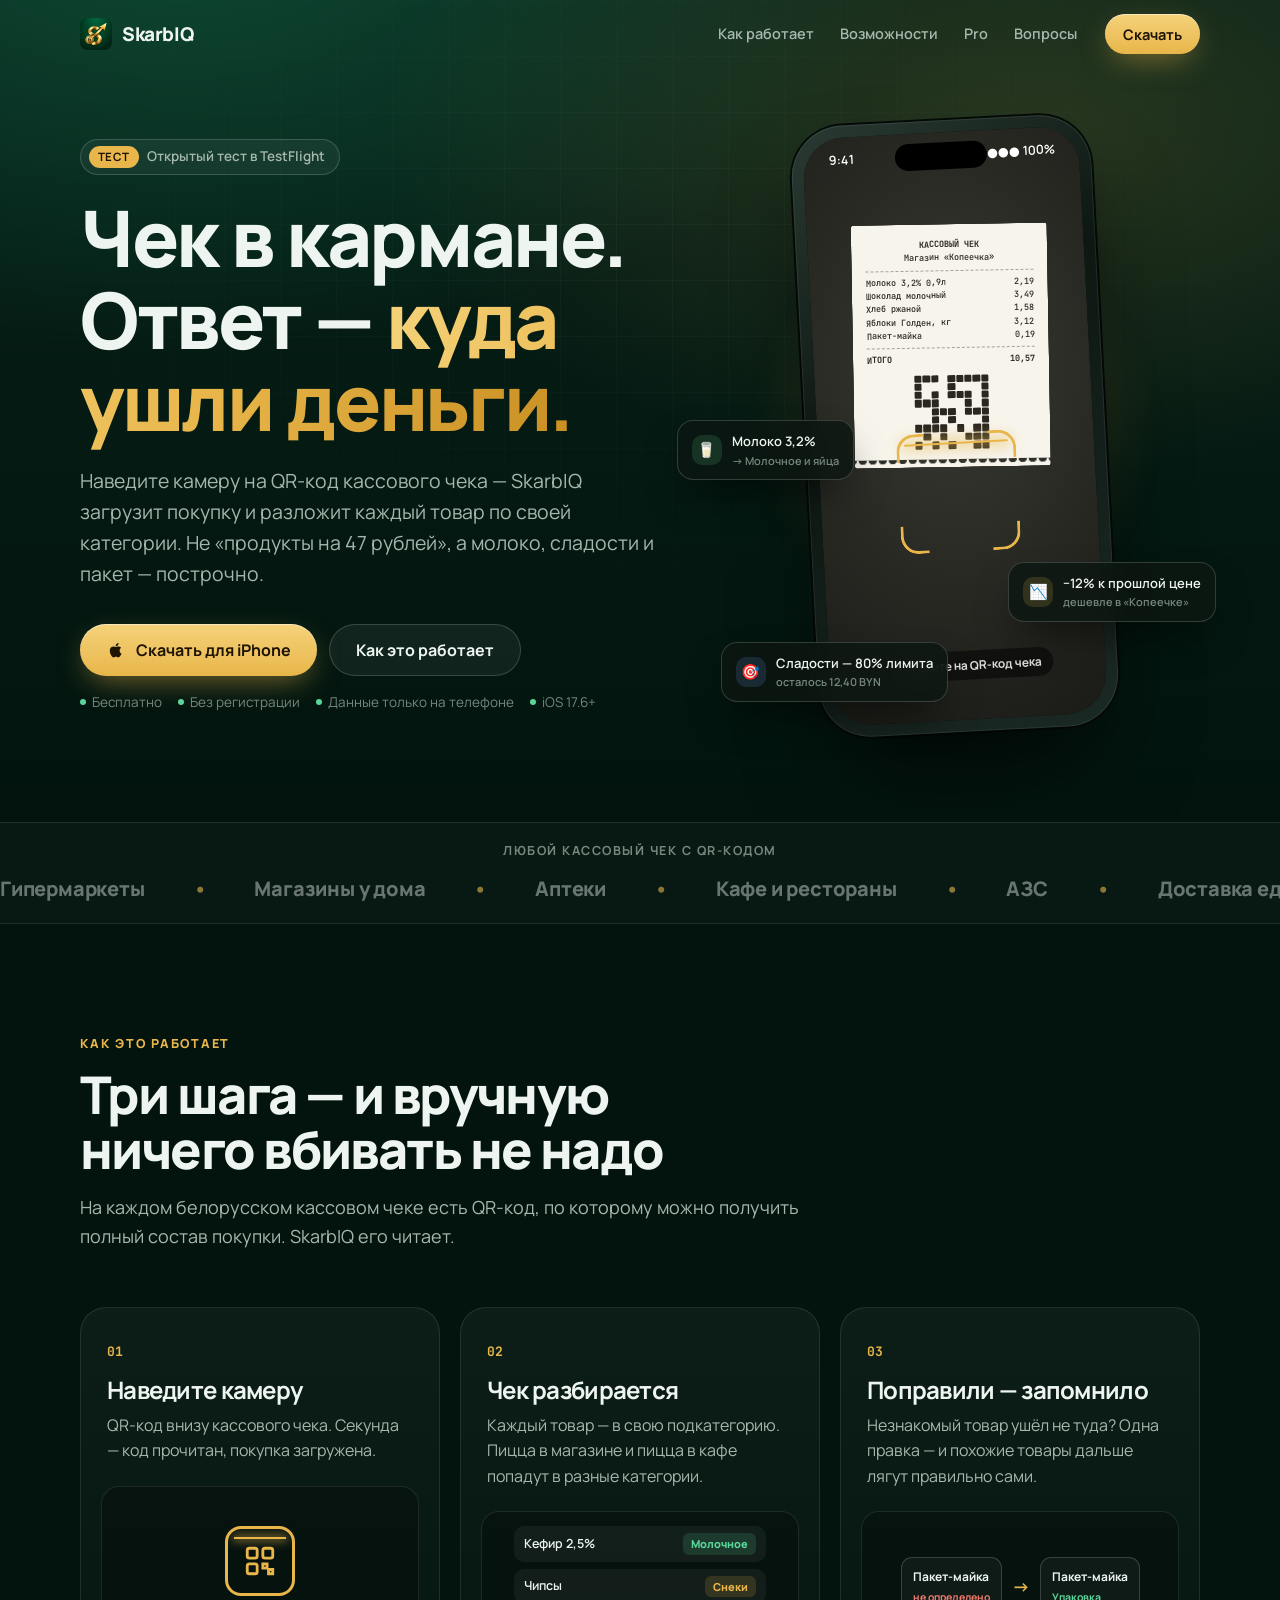
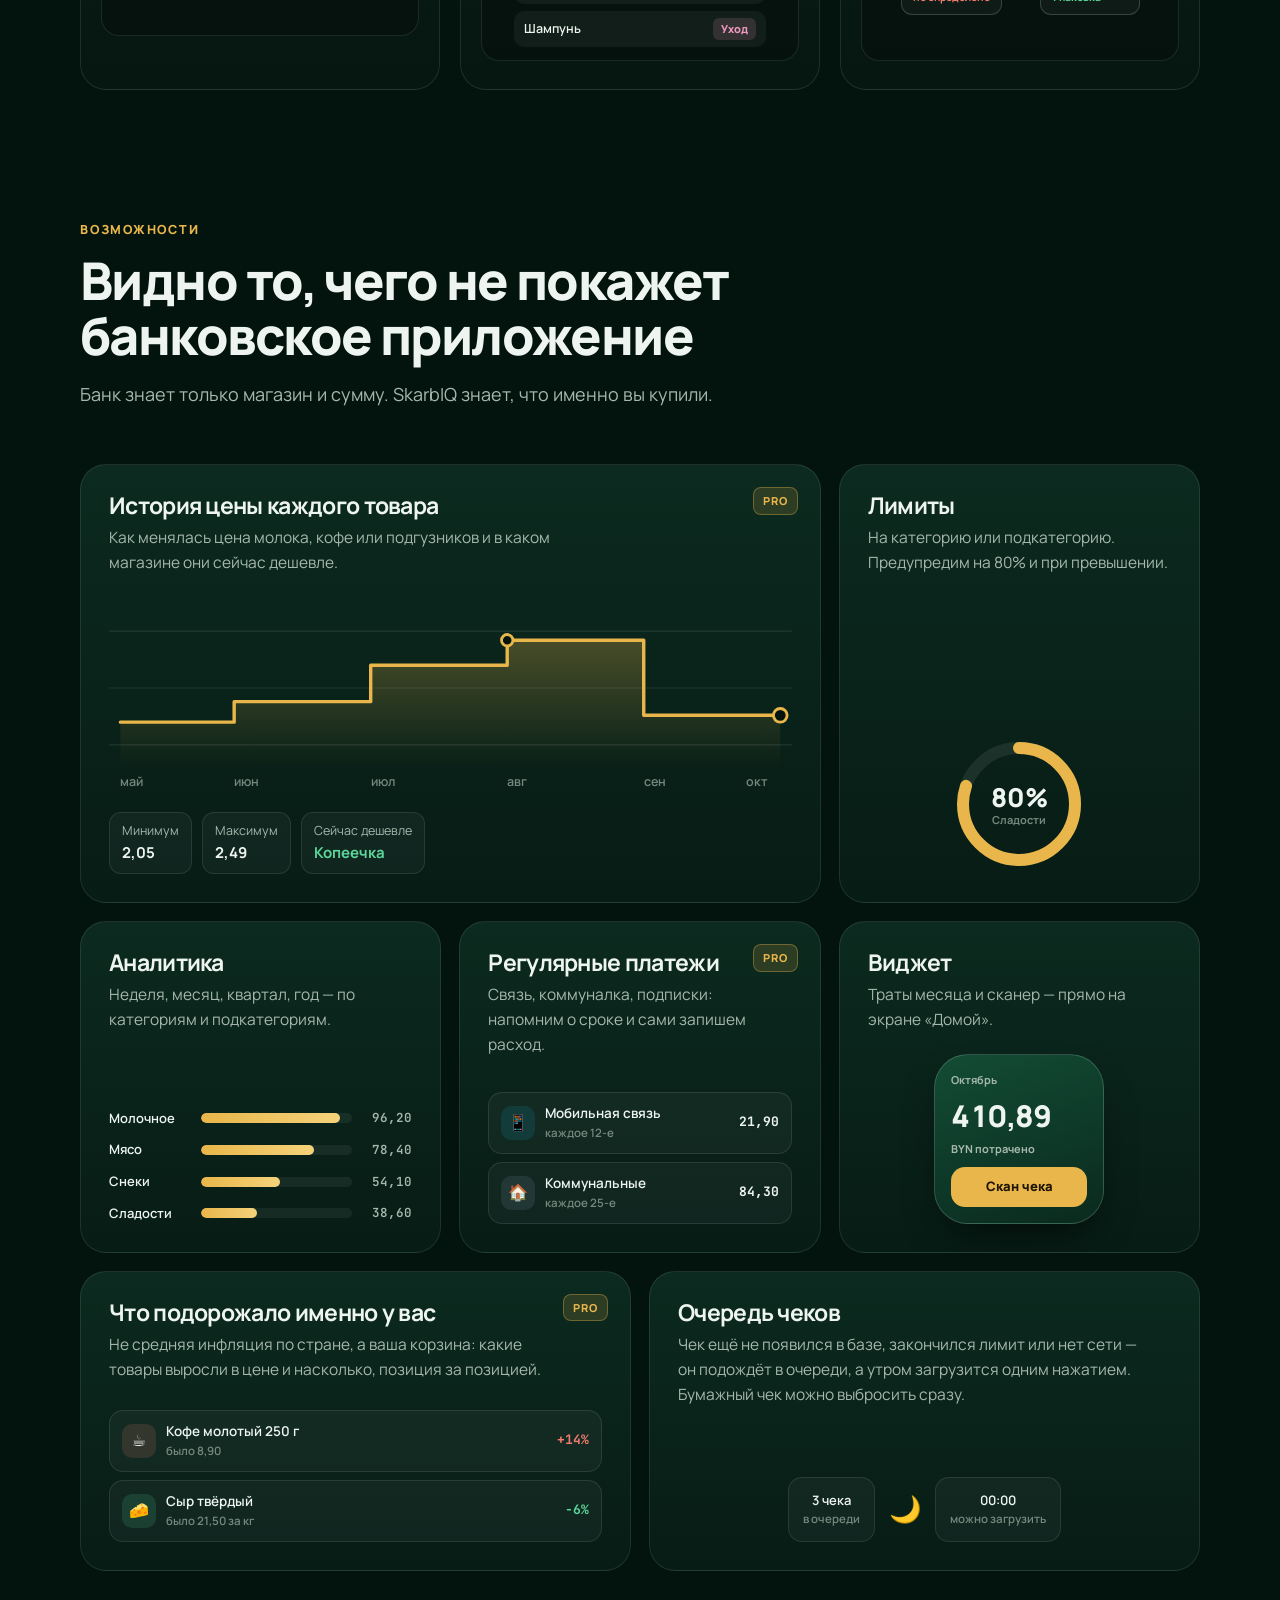
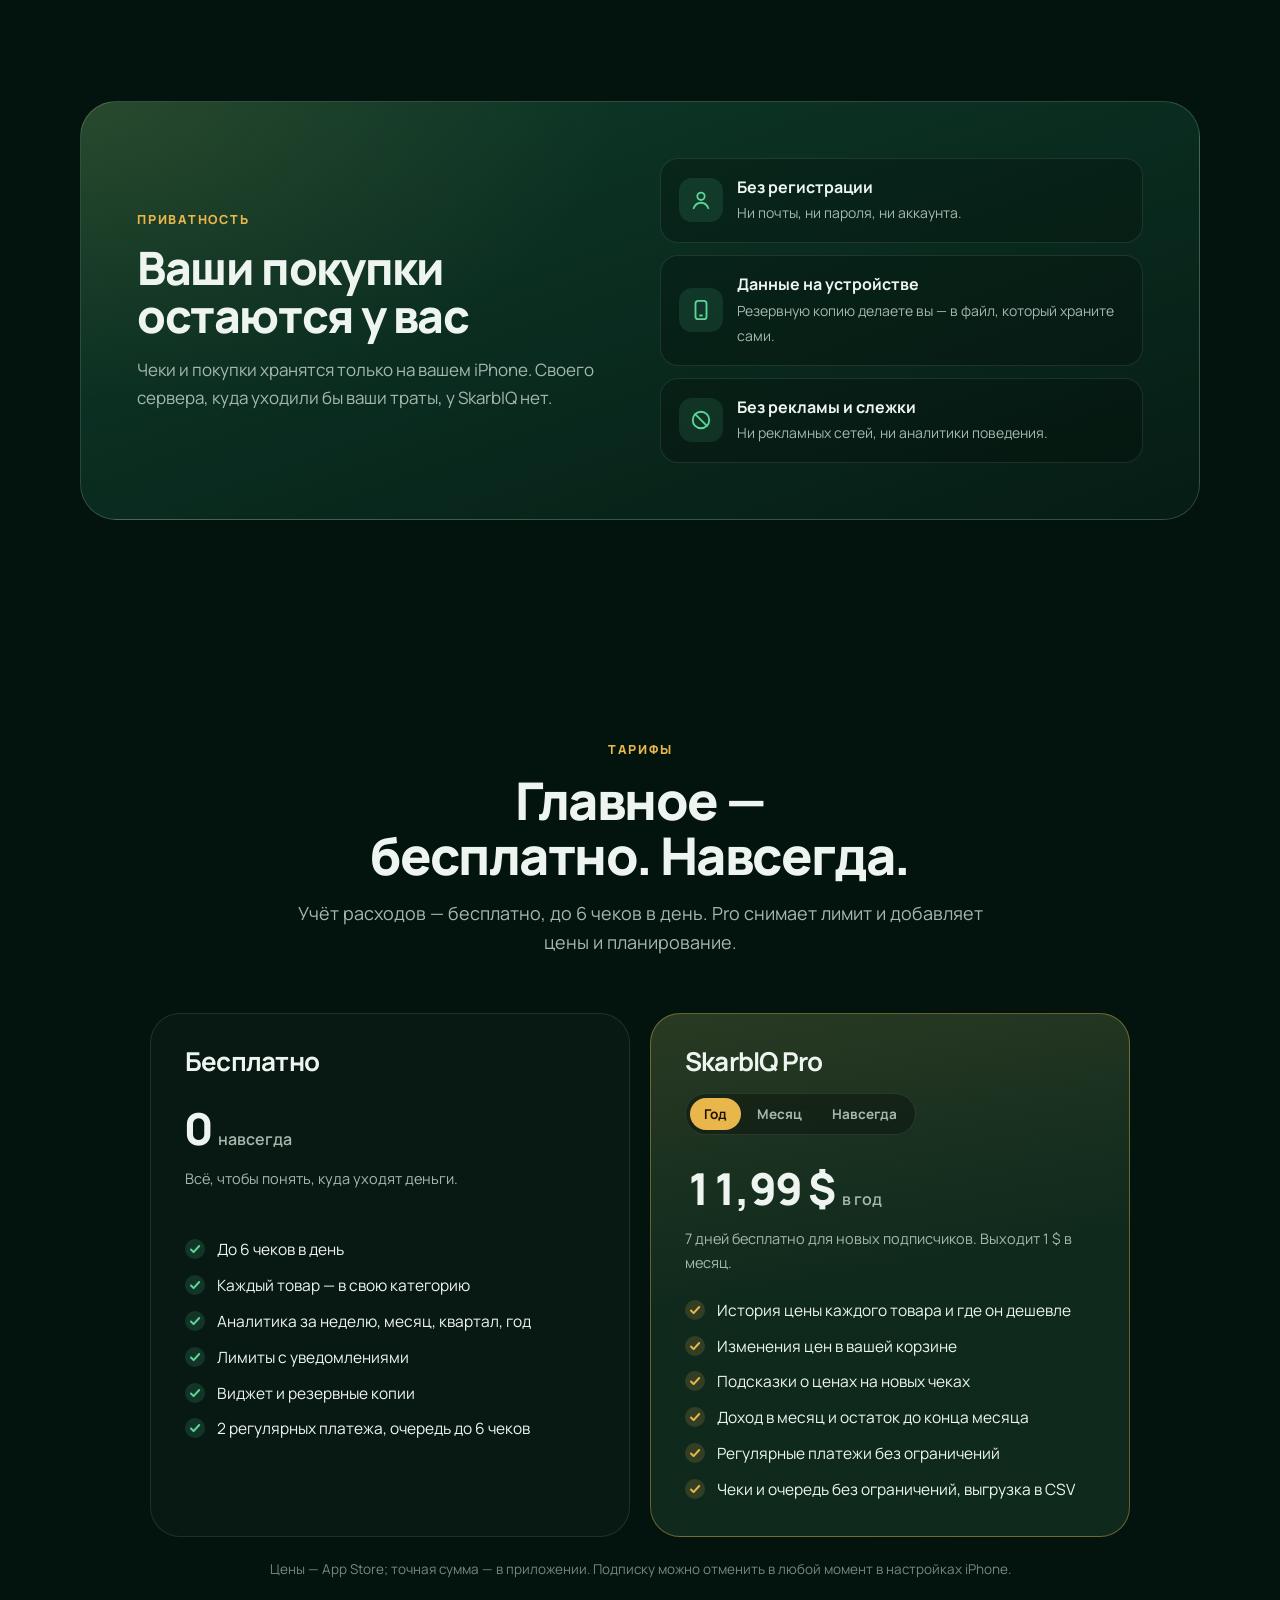
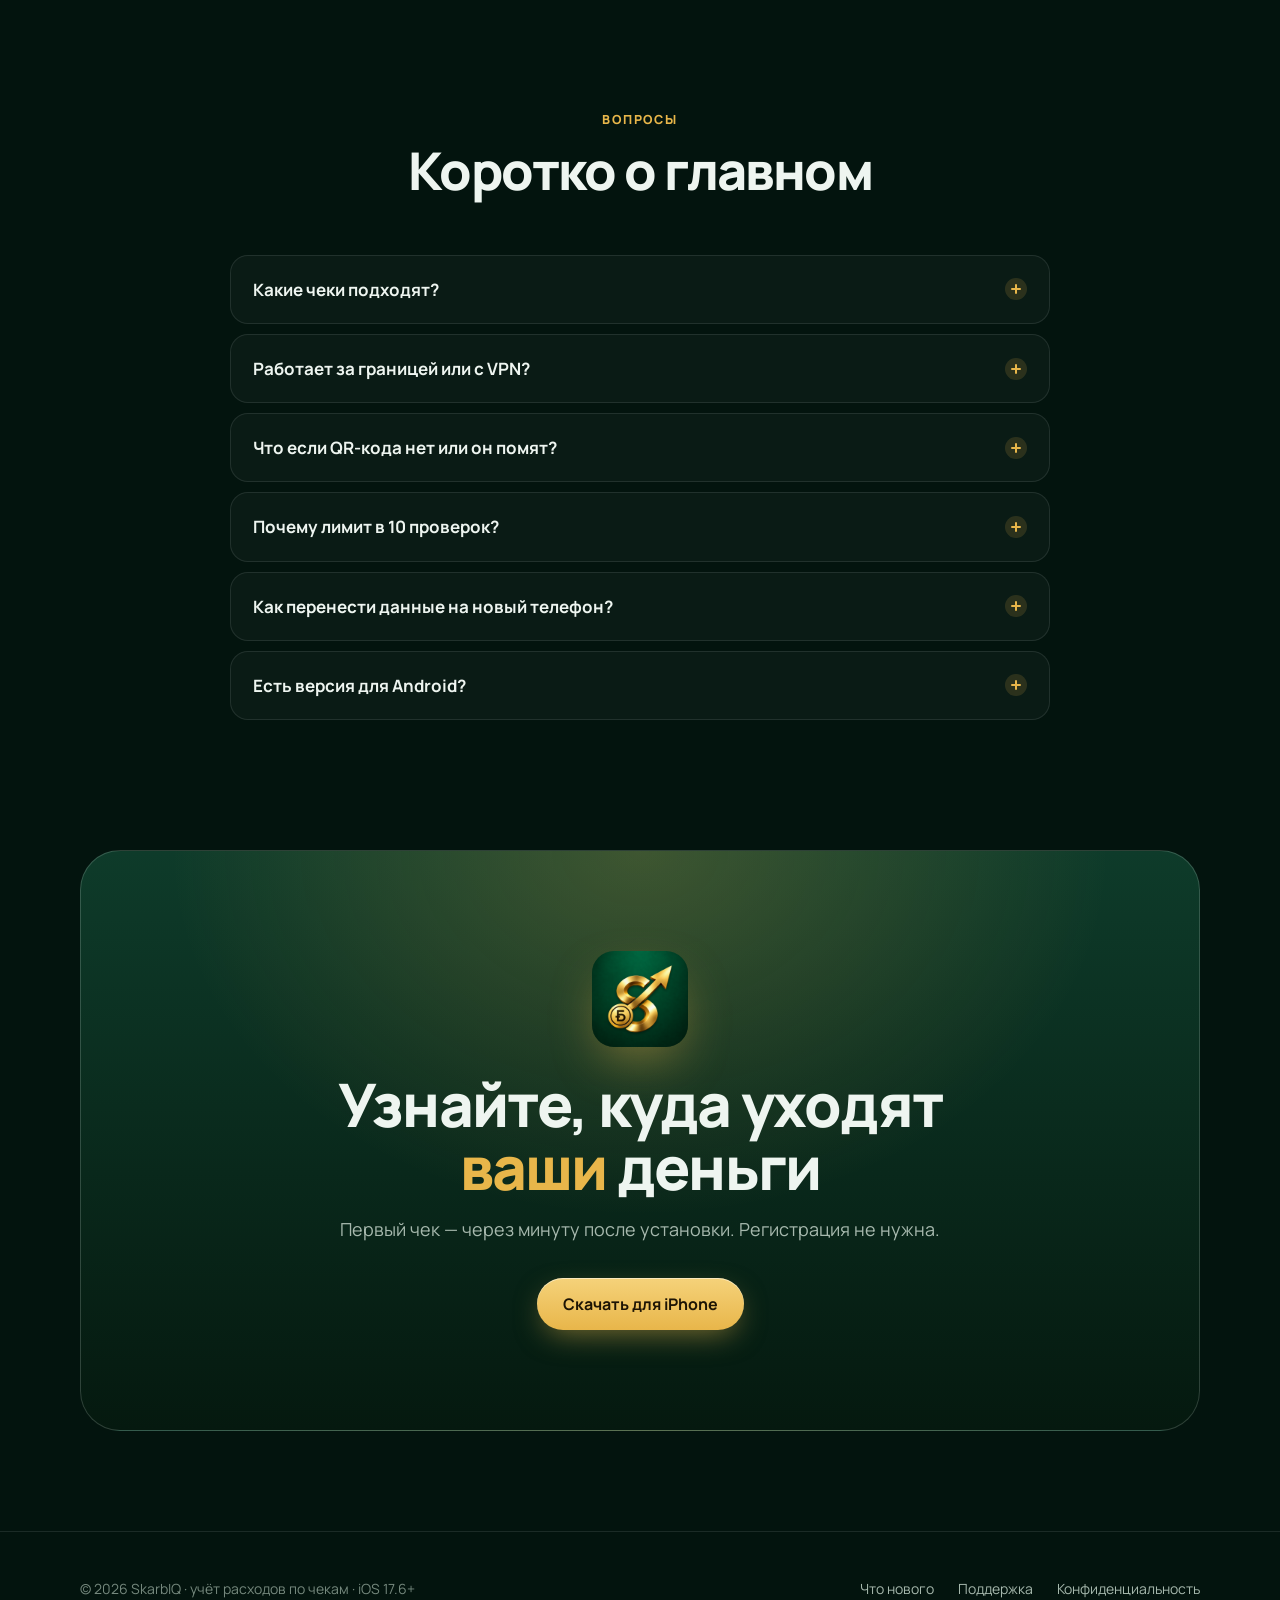
==== commit 626eefa4: "Сайт: Главная" ====
--- a/index.html
+++ b/index.html
@@ -537,7 +537,7 @@
 
       <article class="tile t-g reveal" style="--d:.1s">
         <h3 data-cms="f25">Очередь чеков</h3>
-        <p data-cms="f26">Сервис проверки даёт 10 проверок в сутки. Закончились — чек подождёт в очереди, а после полуночи загрузится одним нажатием. Ничего не потеряется.</p>
+        <p data-cms="f26">Чек ещё не появился в базе, закончился лимит или нет сети — он подождёт в очереди, а утром загрузится одним нажатием. Бумажный чек можно выбросить сразу.</p>
         <div class="art queue"><div class="qbox">3 чека<small>в очереди</small></div><div class="moon">🌙</div><div class="qbox">00:00<small>можно загрузить</small></div></div>
       </article>
     </div>
@@ -568,7 +568,7 @@
     <div class="sec-head center reveal">
       <div class="eyebrow">Тарифы</div>
       <h2 data-cms="f29">Главное — бесплатно. Навсегда.</h2>
-      <p data-cms="f30">Сканирование и учёт расходов не ограничены. Pro добавляет цены и планирование.</p>
+      <p data-cms="f30">Учёт расходов — бесплатно, до 6 чеков в день. Pro снимает лимит и добавляет цены и планирование.</p>
     </div>
     <div class="plans">
       <div class="plan reveal">
@@ -576,12 +576,12 @@
         <div class="price">0 <small>навсегда</small></div>
         <p class="sub" data-cms="f32">Всё, чтобы понять, куда уходят деньги.</p>
         <ul data-cms-list="l1">
-          <li data-cms-item="i1" data-cms="f33">Сканирование чеков без ограничений</li>
+          <li data-cms-item="i1" data-cms="f33">До 6 чеков в день</li>
           <li data-cms-item="i2" data-cms="f34">Каждый товар — в свою категорию</li>
           <li data-cms-item="i3" data-cms="f35">Аналитика за неделю, месяц, квартал, год</li>
           <li data-cms-item="i4" data-cms="f36">Лимиты с уведомлениями</li>
           <li data-cms-item="i5" data-cms="f37">Виджет и резервные копии</li>
-          <li data-cms-item="i6" data-cms="f38">2 регулярных платежа, очередь до 3 чеков</li>
+          <li data-cms-item="i6" data-cms="f38">2 регулярных платежа, очередь до 6 чеков</li>
         </ul>
       </div>
       <div class="plan pro reveal" style="--d:.1s">
@@ -599,7 +599,7 @@
           <li data-cms-item="i9" data-cms="f43">Подсказки о ценах на новых чеках</li>
           <li data-cms-item="i10" data-cms="f44">Доход в месяц и остаток до конца месяца</li>
           <li data-cms-item="i11" data-cms="f45">Регулярные платежи без ограничений</li>
-          <li data-cms-item="i12" data-cms="f46">Выгрузка в CSV, очередь чеков без ограничений</li>
+          <li data-cms-item="i12" data-cms="f46">Чеки и очередь без ограничений, выгрузка в CSV</li>
         </ul>
       </div>
     </div>
@@ -618,7 +618,7 @@
       <details class="reveal" data-cms-item="i13"><summary data-cms="f49">Какие чеки подходят?</summary><div class="a" data-cms="f50">Любой белорусский кассовый чек с QR-кодом — из магазина, аптеки, кафе или с АЗС. Электронные чеки «Евроопта», «Доброном», «Копеечки», «Маяка», «Санты» и «Соседей» загружаются сразу и не тратят лимит проверок.</div></details>
       <details class="reveal" data-cms-item="i14"><summary data-cms="f51">Работает за границей или с VPN?</summary><div class="a" data-cms="f52">Нет. Сервис проверки чеков и сервисы сетей открыты только для белорусских сетей. Вне Беларуси приложение покажет понятное сообщение, а посмотреть его возможности можно на встроенных демо-данных.</div></details>
       <details class="reveal" data-cms-item="i15"><summary data-cms="f53">Что если QR-кода нет или он помят?</summary><div class="a" data-cms="f54">Код чека можно ввести вручную, а трату без чека — добавить вручную с суммой и категорией.</div></details>
-      <details class="reveal" data-cms-item="i16"><summary data-cms="f55">Почему лимит в 10 проверок?</summary><div class="a" data-cms="f56">Так работает сервис проверки чеков инфоцентра: 10 проверок в сутки. Когда они заканчиваются, чек встаёт в очередь: после полуночи откройте очередь на главной и загрузите его одним нажатием.</div></details>
+      <details class="reveal" data-cms-item="i16"><summary data-cms="f55">Почему лимит в 10 проверок?</summary><div class="a" data-cms="f56">Так работает сервис проверки чеков инфоцентра: 10 проверок в сутки. В бесплатной версии SkarbIQ — до 6 чеков в день. Когда лимит заканчивается, чек встаёт в очередь: на следующий день откройте очередь на главной и загрузите его одним нажатием.</div></details>
       <details class="reveal" data-cms-item="i17"><summary data-cms="f57">Как перенести данные на новый телефон?</summary><div class="a" data-cms="f58">Настройки → «Данные» → «Сохранить резервную копию». На новом телефоне — «Восстановить из копии».</div></details>
       <details class="reveal" data-cms-item="i18"><summary data-cms="f59">Есть версия для Android?</summary><div class="a" data-cms="f60">Пока только iPhone, iOS 17.6 и новее.</div></details>
     </div>
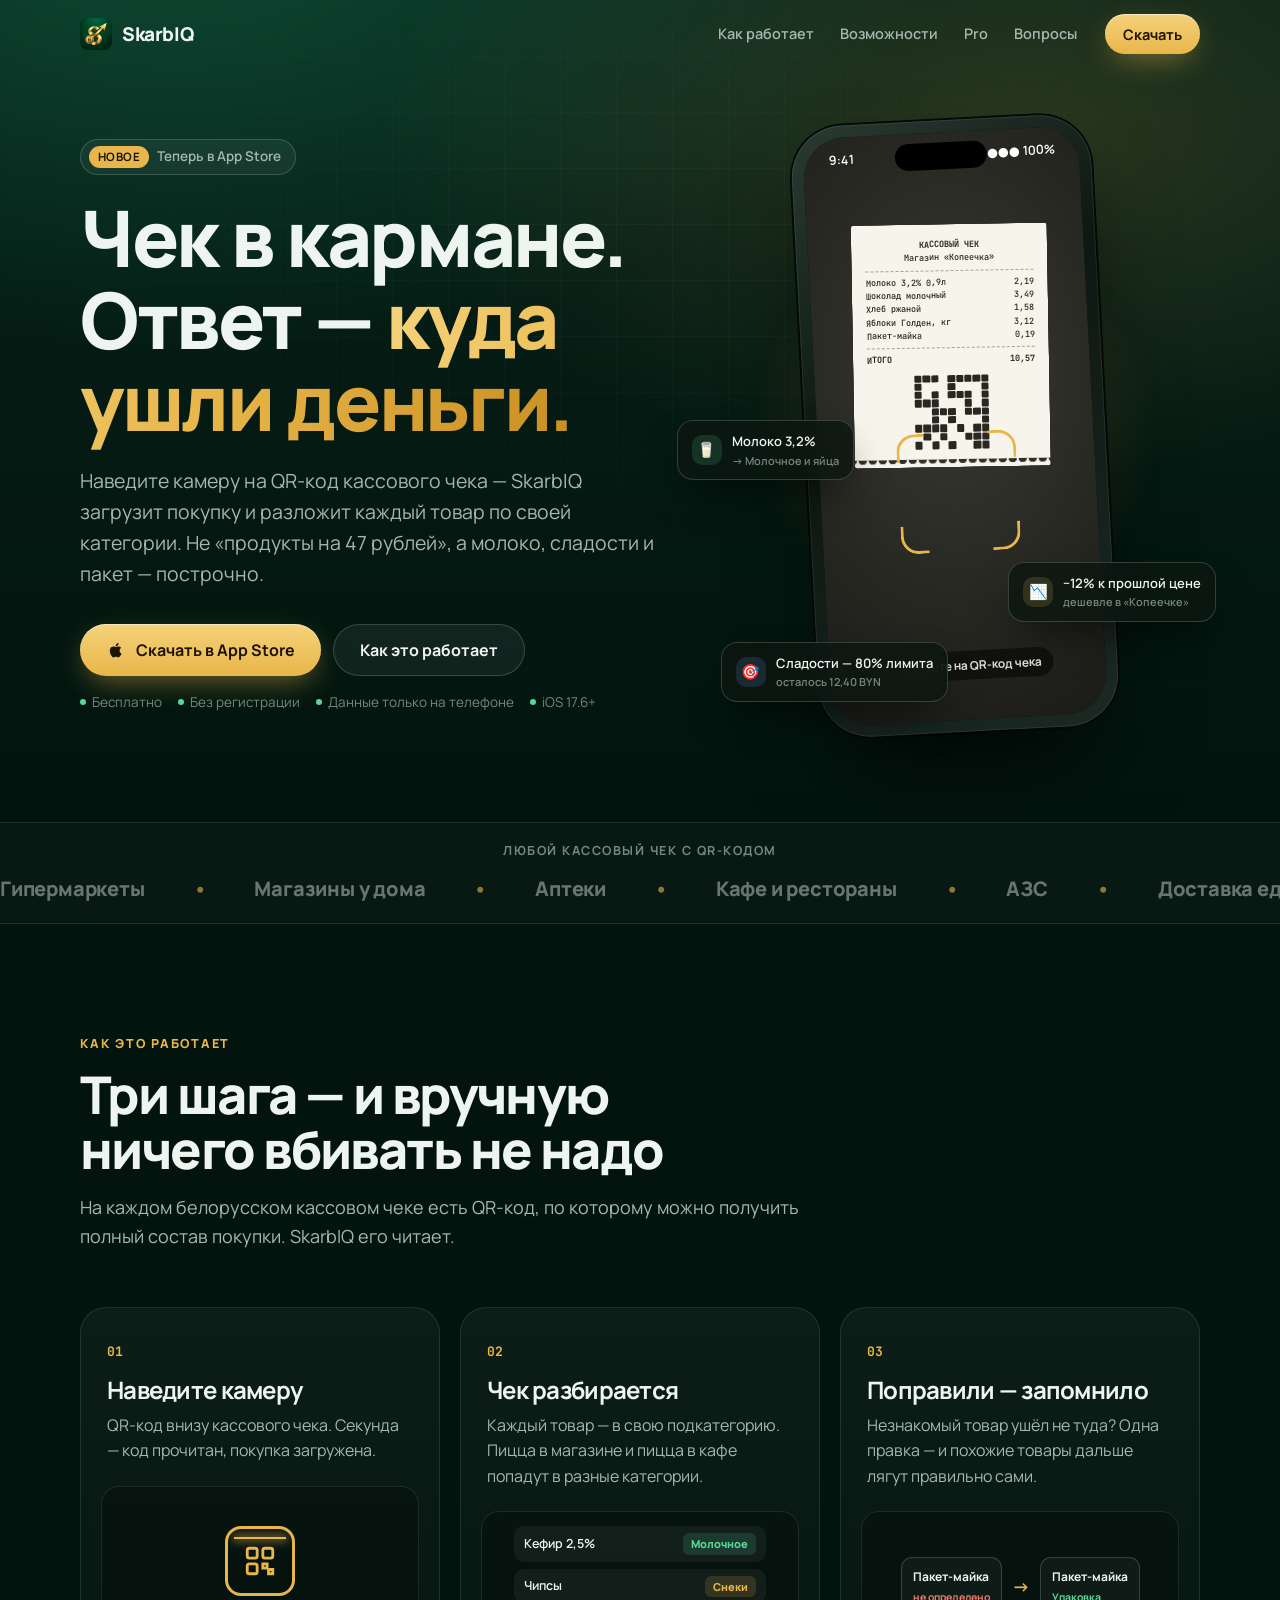
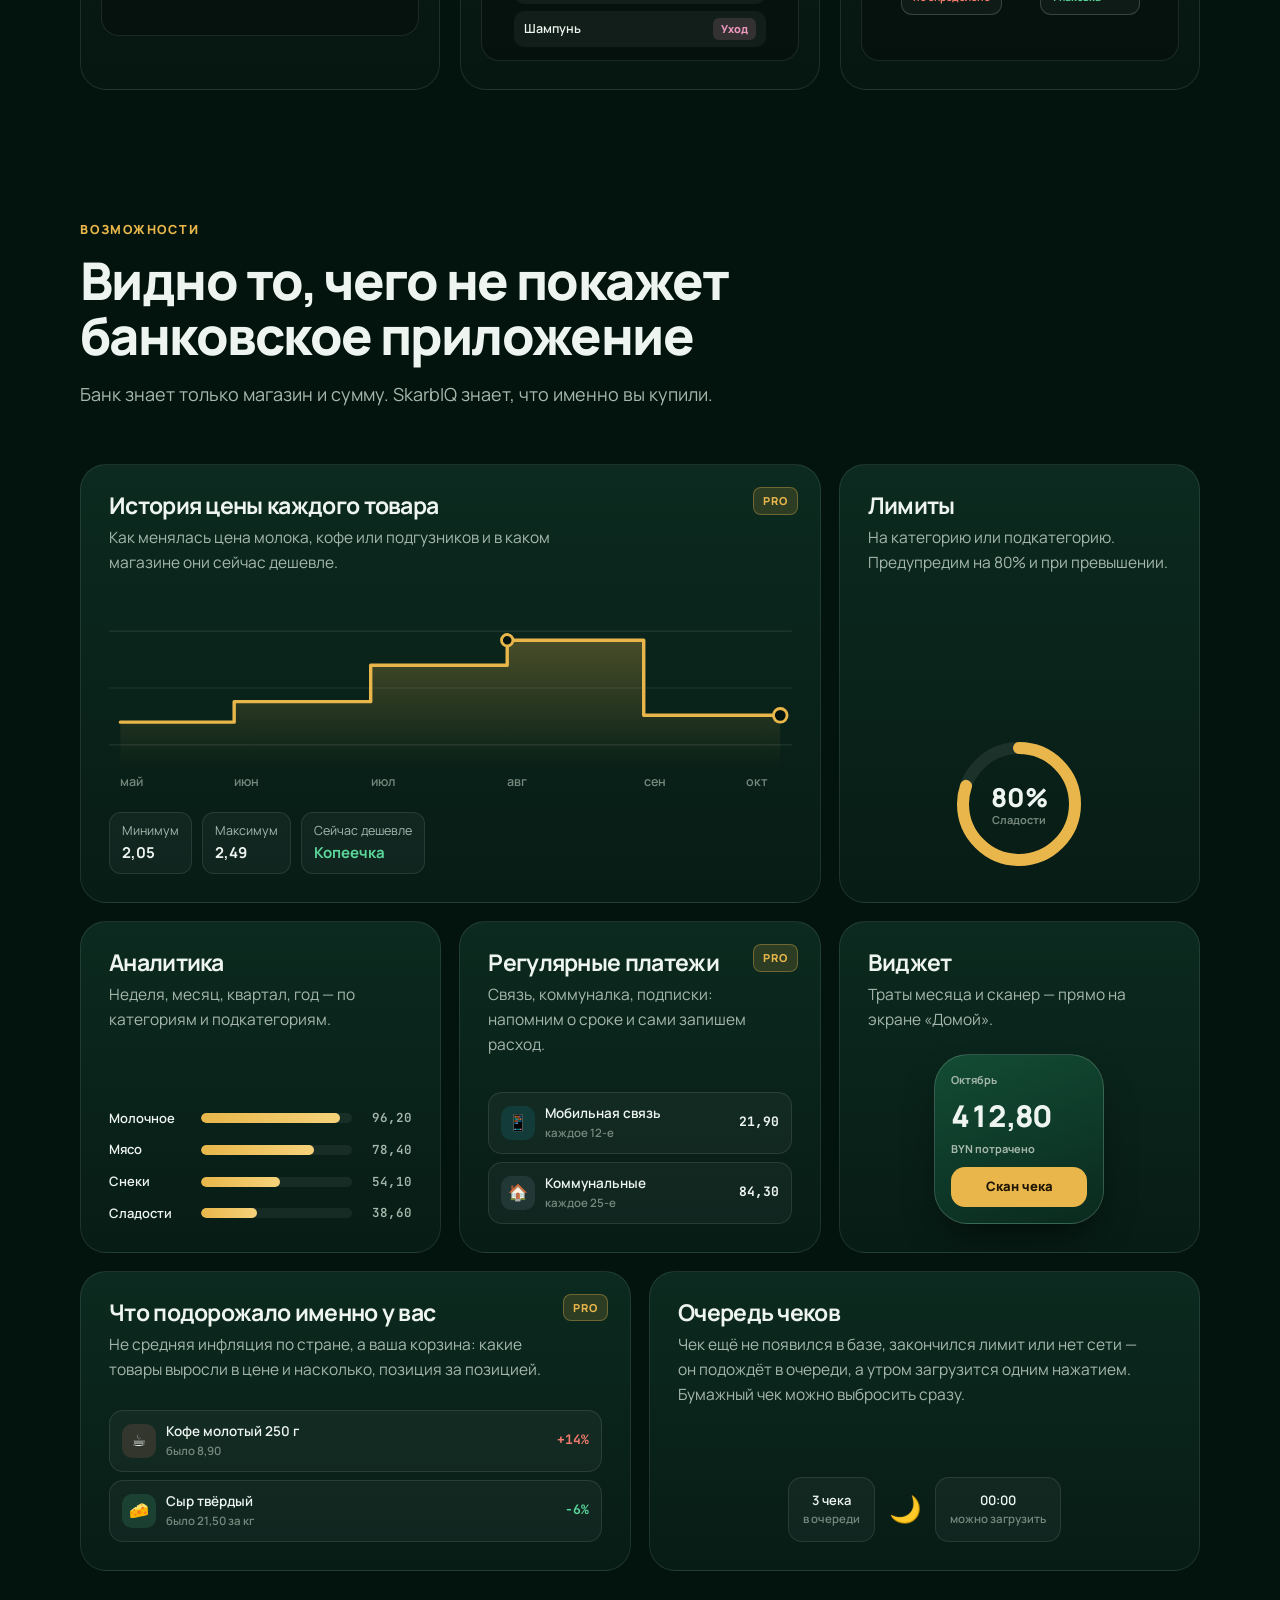
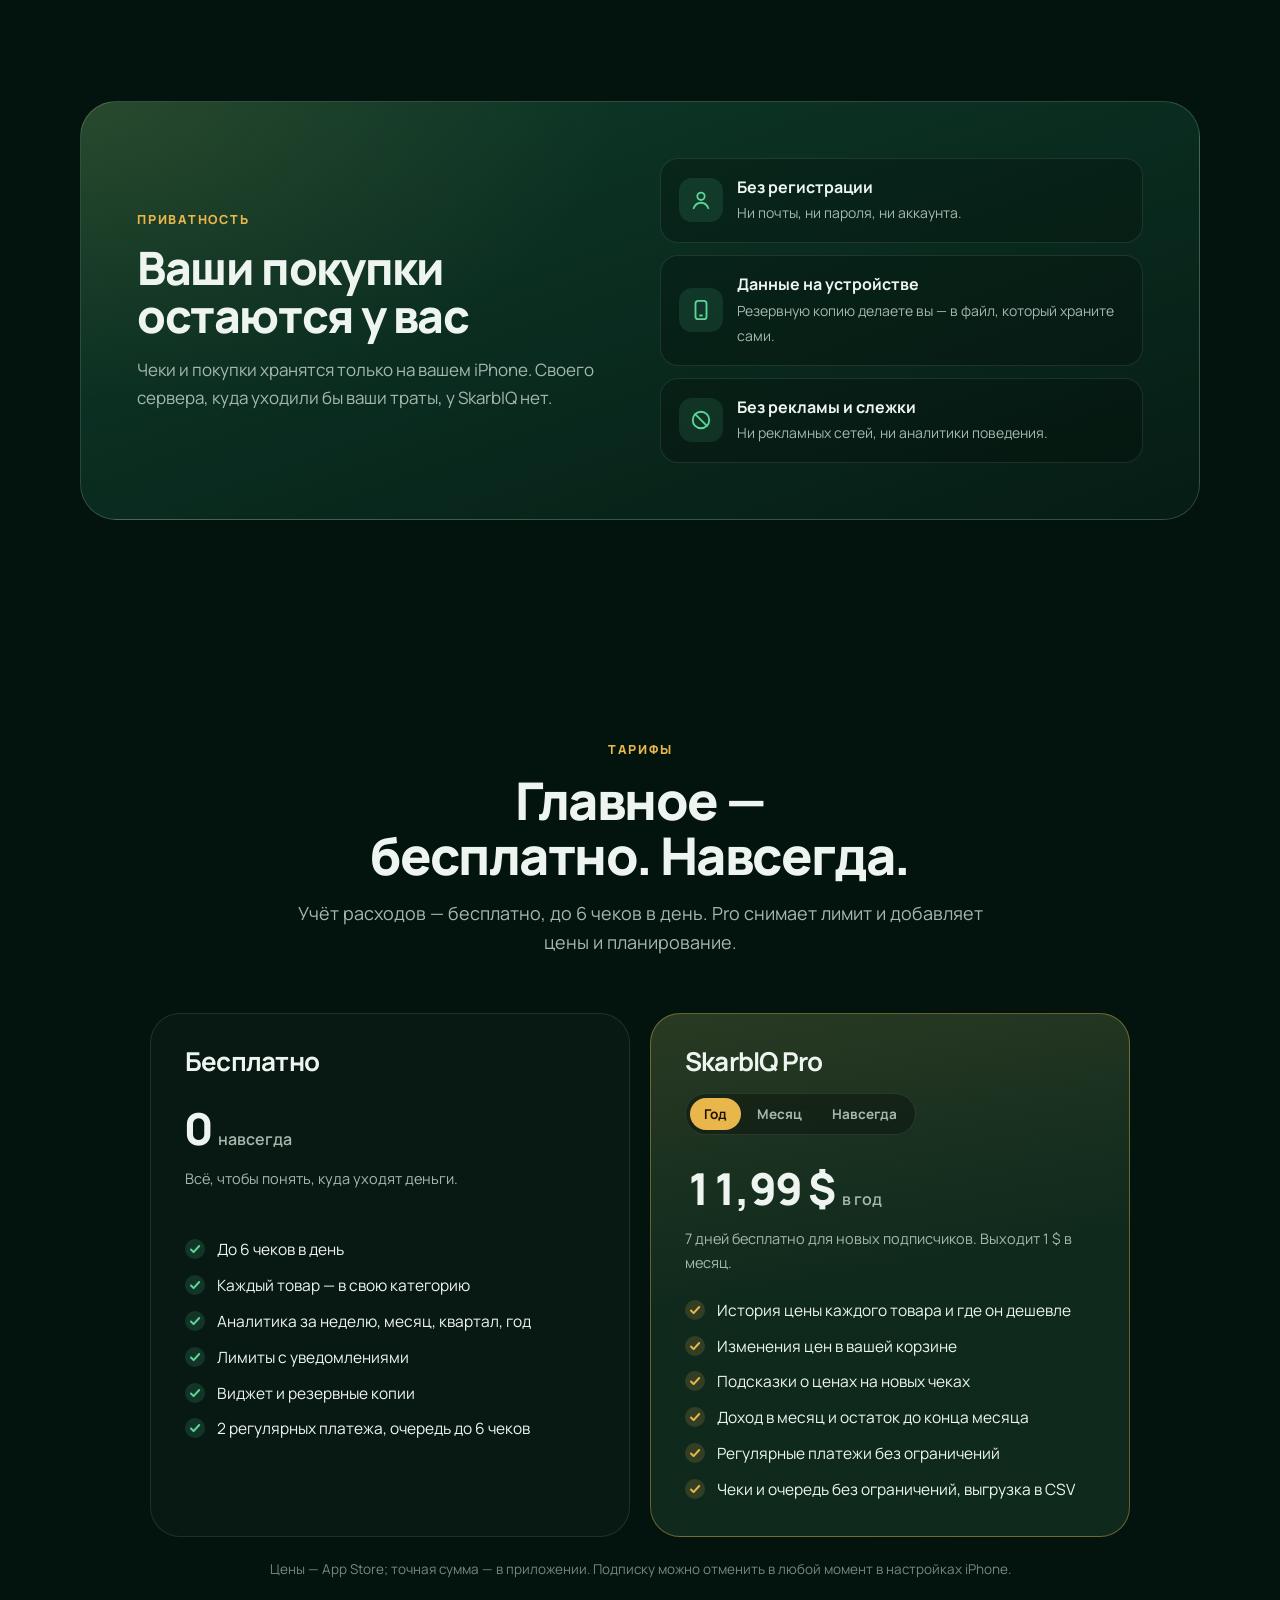
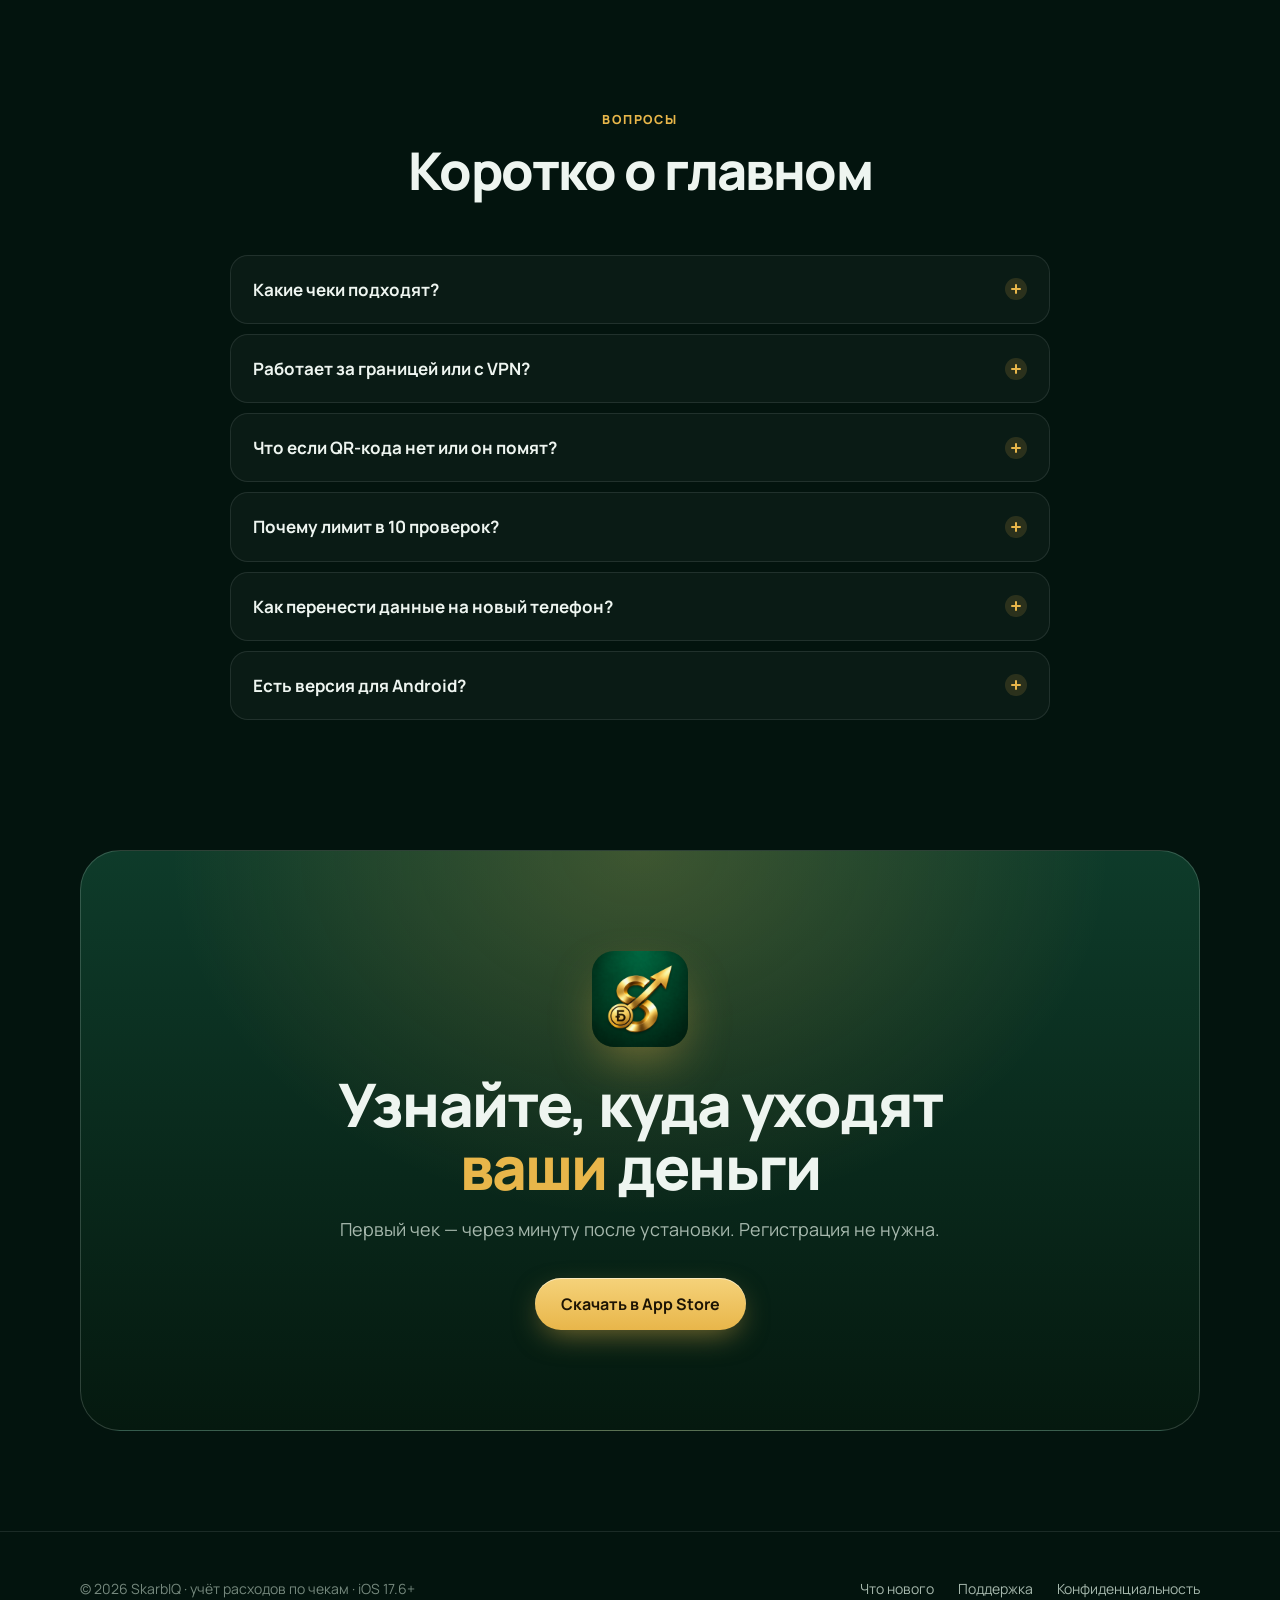
==== commit 456f95ad: "Сайт на своём домене skarbiq.app Co-Authored-By: Claude Opus 5.5 <noreply@anthropic.com> Claude-Sess" ====
--- a/index.html
+++ b/index.html
@@ -8,7 +8,7 @@
 <meta name="theme-color" content="#06231A">
 <meta property="og:title" content="SkarbIQ — куда на самом деле уходят деньги">
 <meta property="og:description" content="Чек по QR-коду → каждый товар в своей категории. Учёт расходов для iPhone.">
-<meta property="og:image" content="https://diman9999.github.io/skarbiq/icon.png">
+<meta property="og:image" content="https://skarbiq.app/icon.png">
 <meta property="og:type" content="website">
 <link rel="icon" href="icon.png">
 <link rel="apple-touch-icon" href="apple-touch-icon.png">
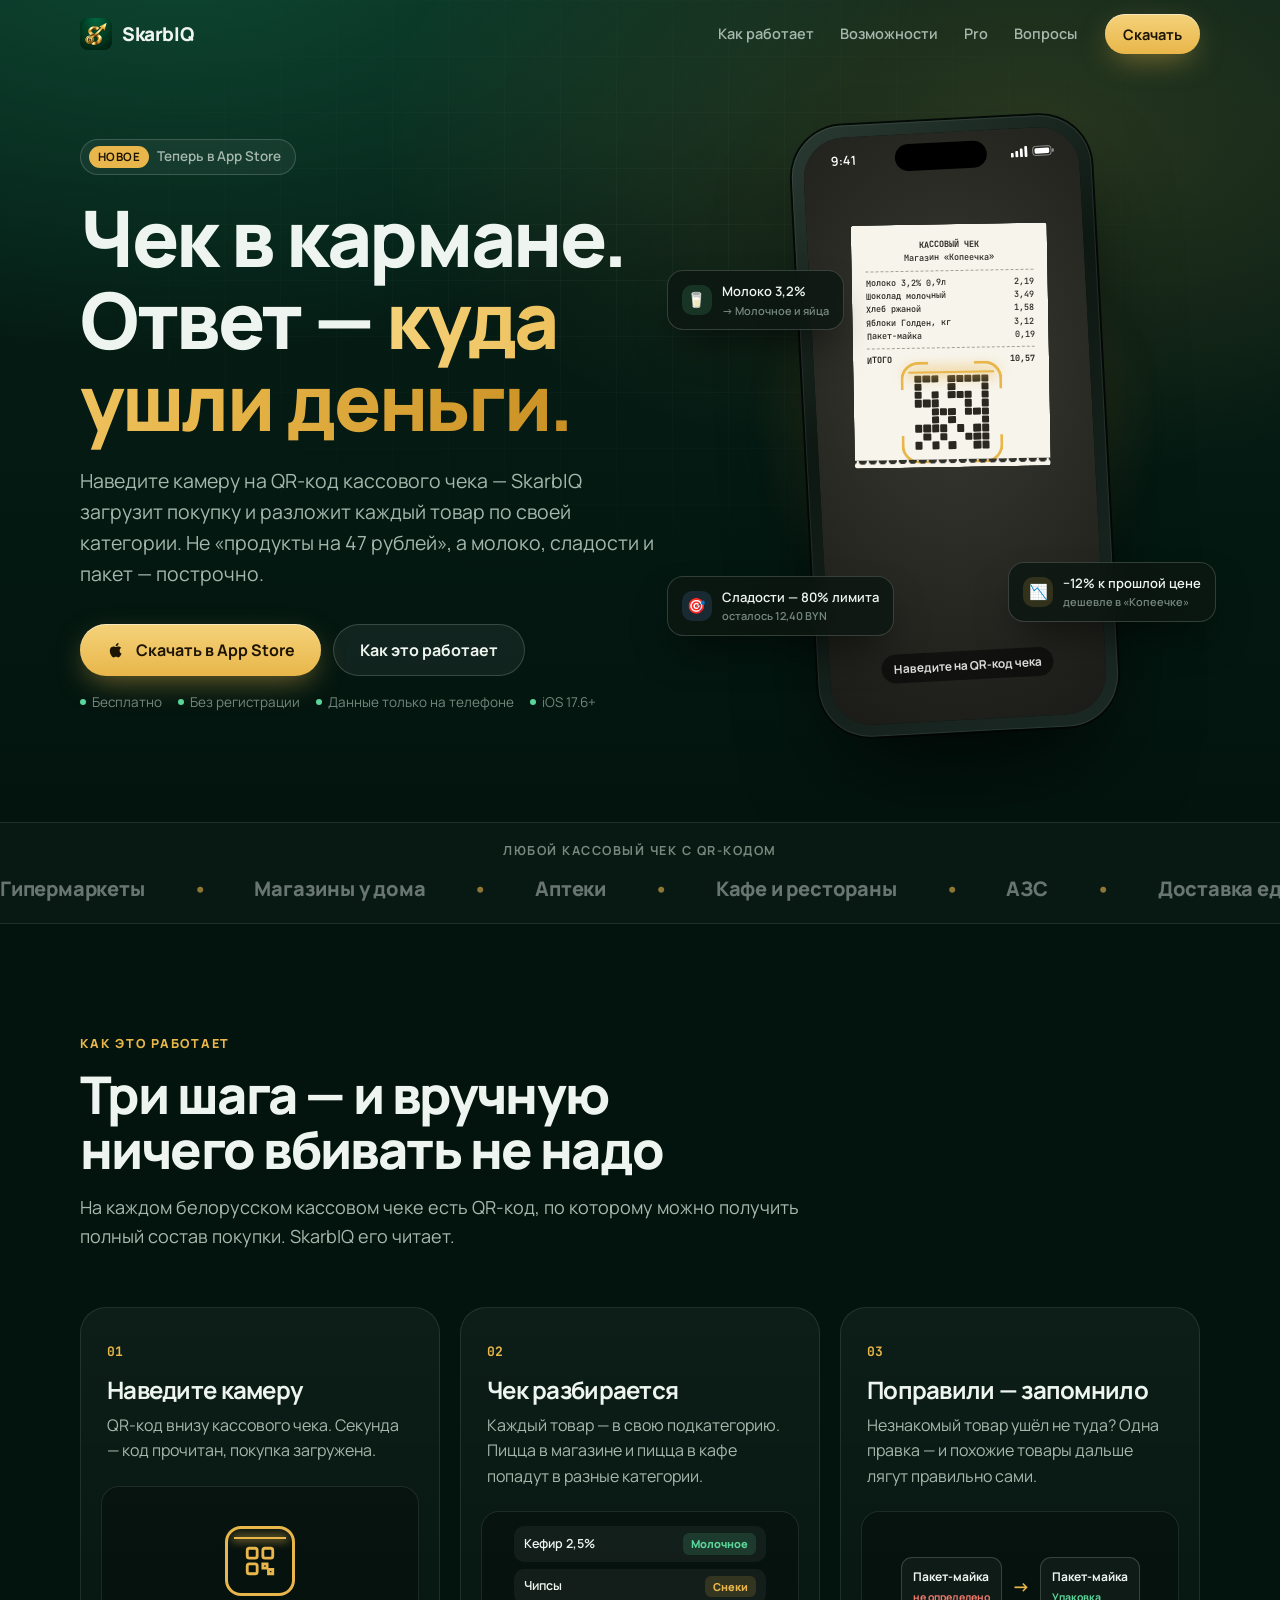
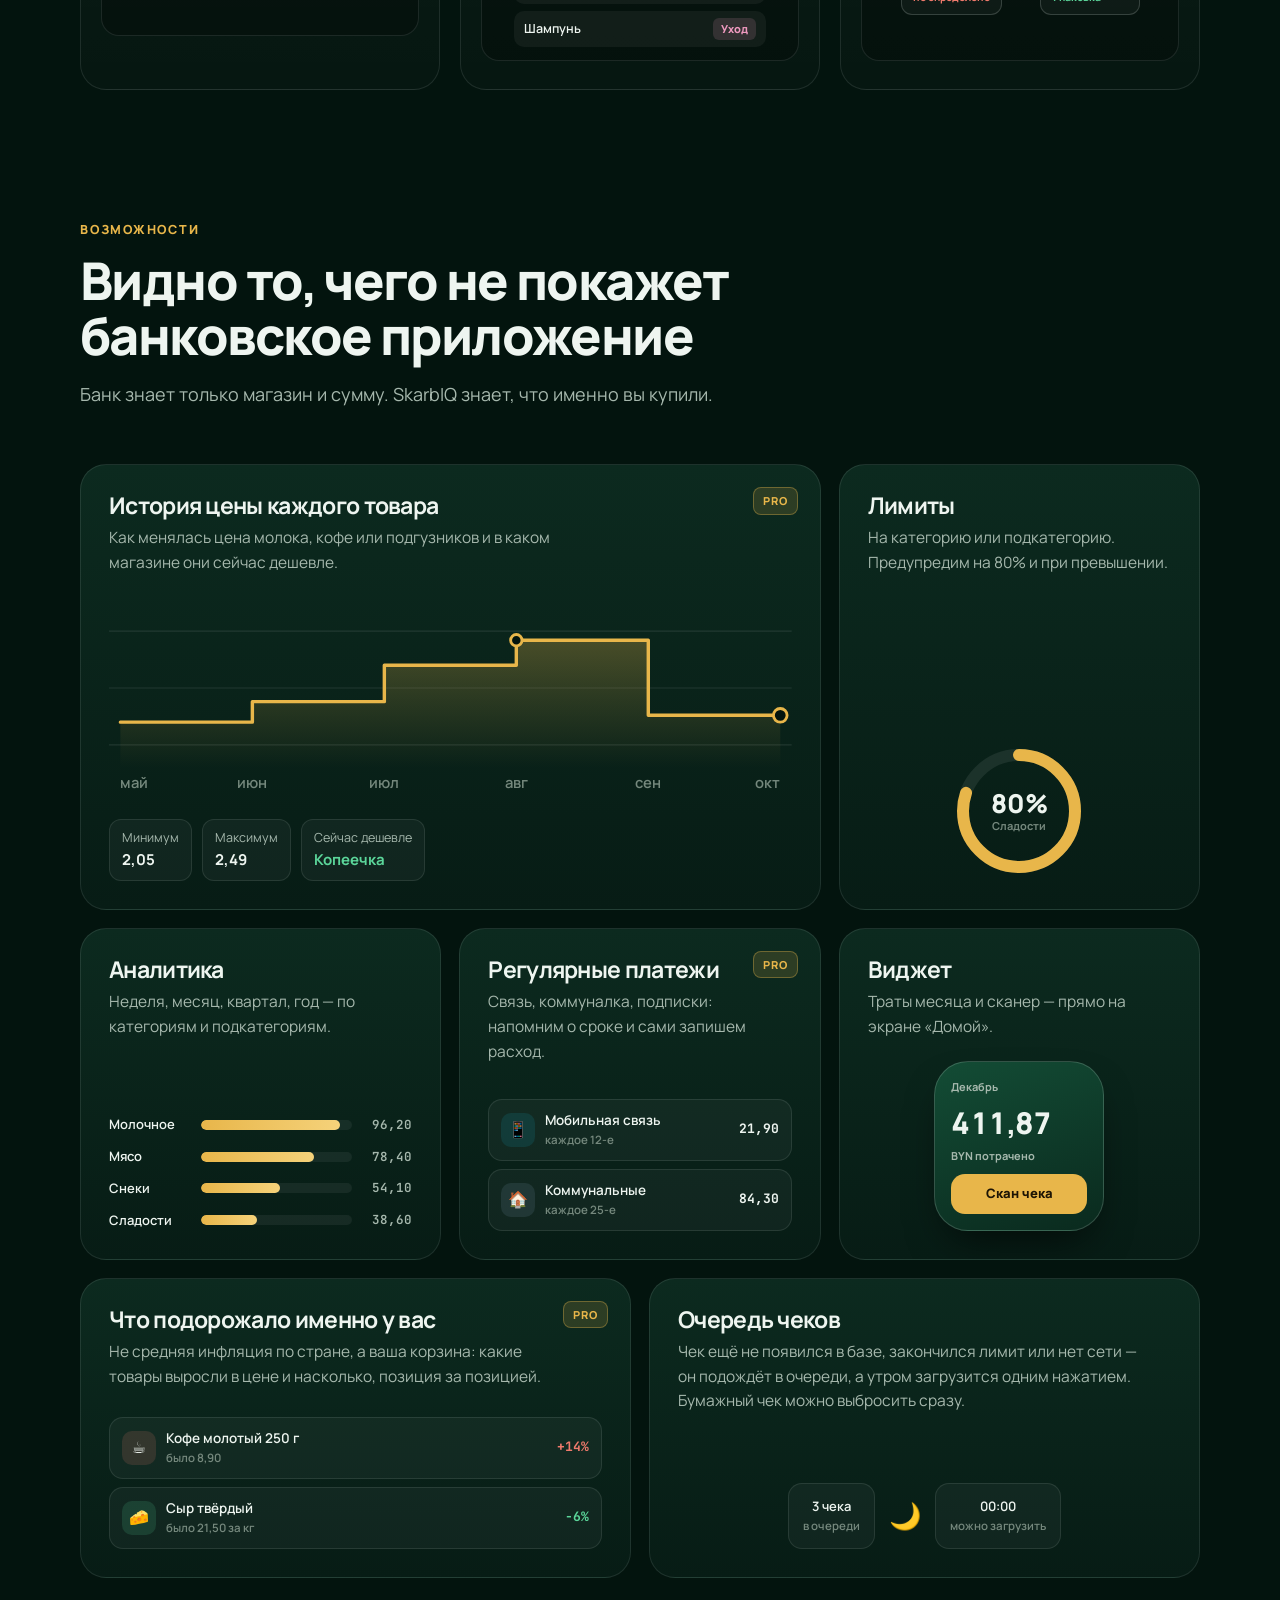
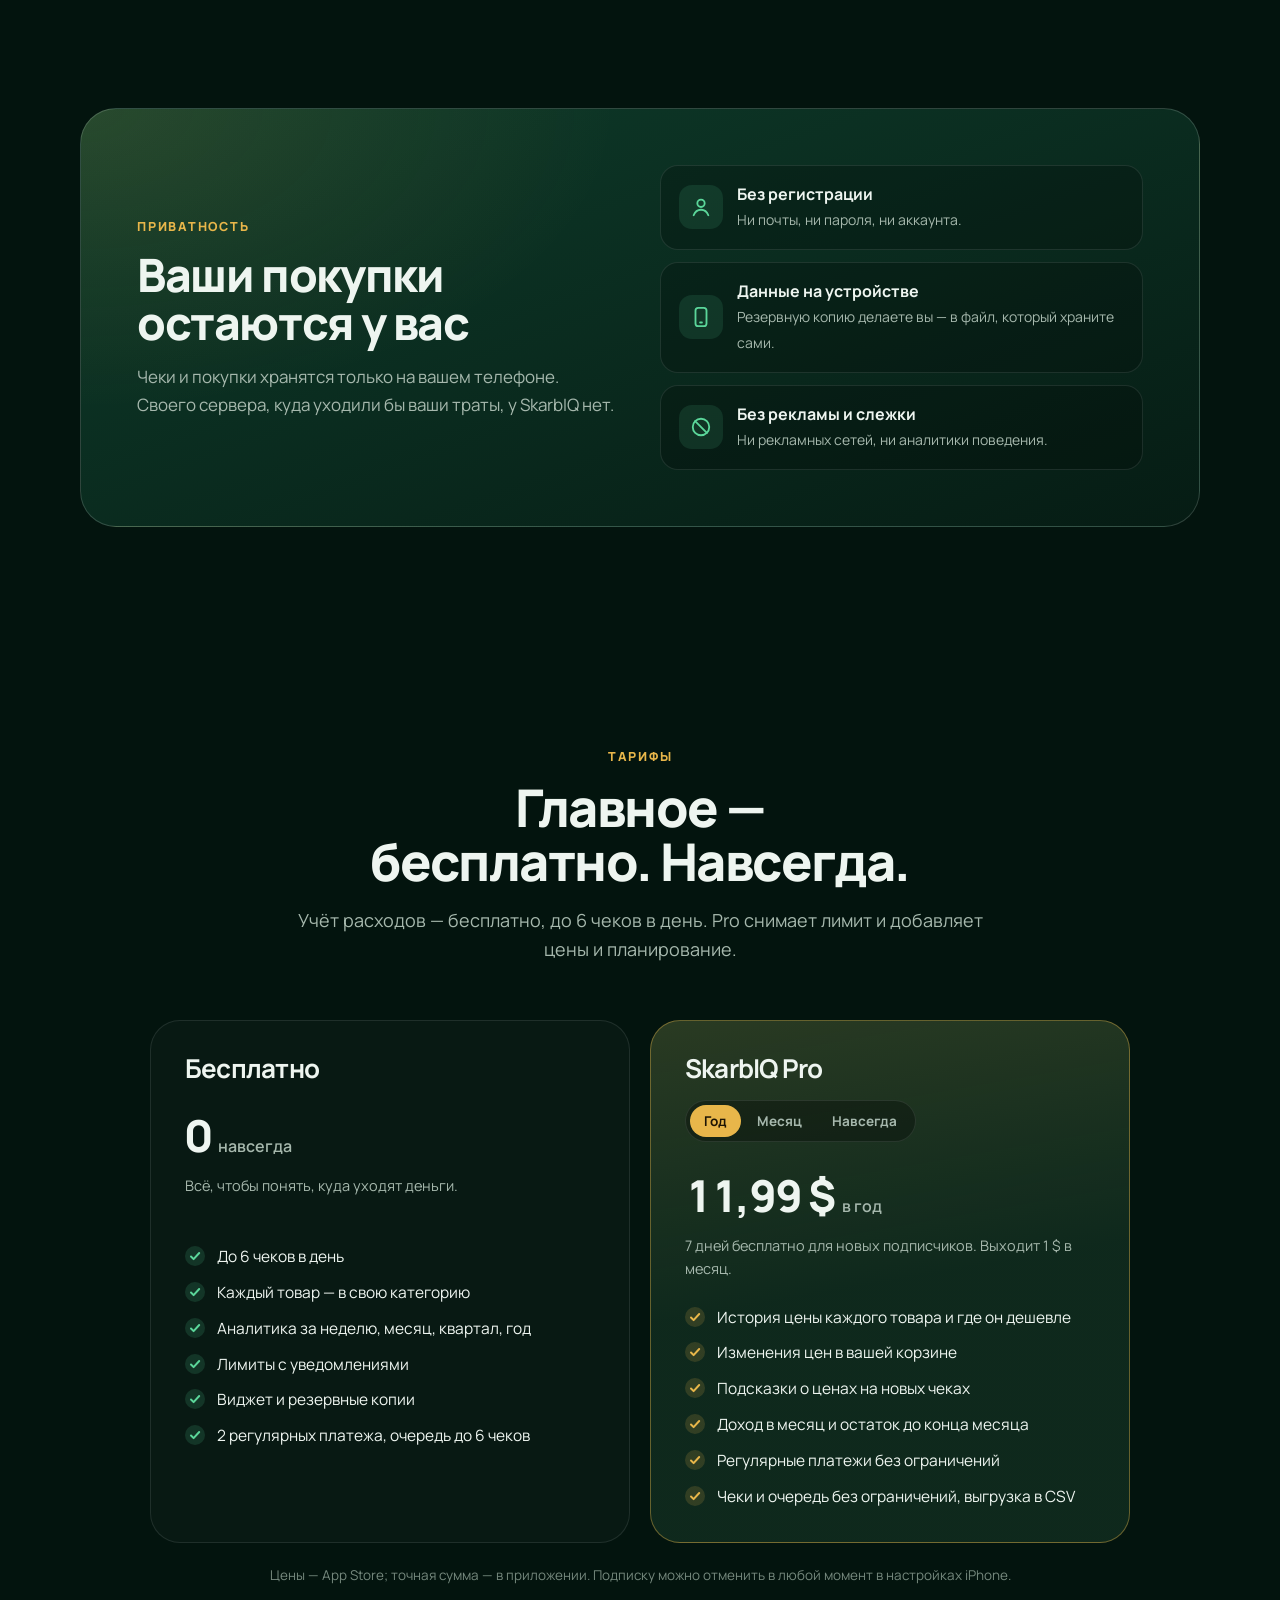
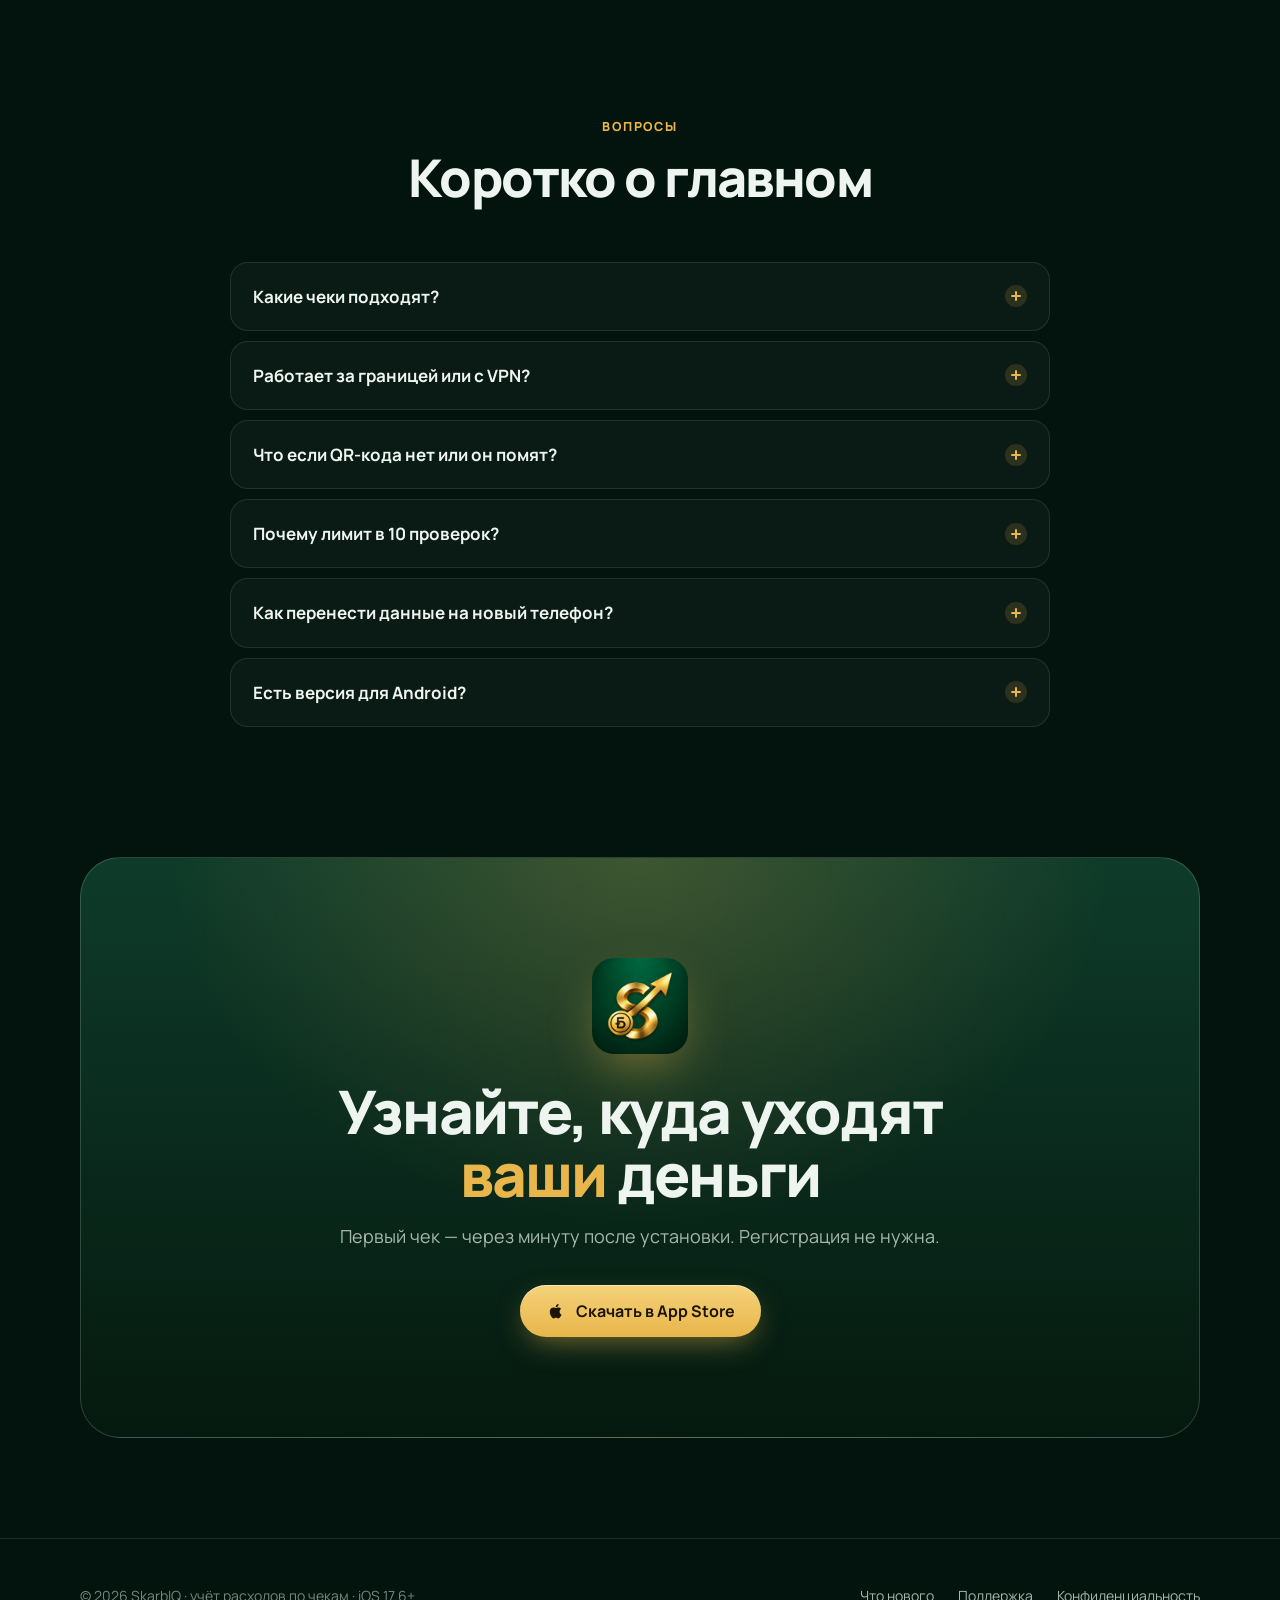
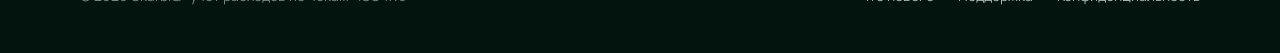
==== commit 109b584a: "Главная: рамка сканера вокруг QR, карточки не закрывают телефон, бегущая строка без рывка, отзывчиво" ====
--- a/index.html
+++ b/index.html
@@ -38,7 +38,7 @@
   color-scheme: dark;
 }
 *, *::before, *::after { box-sizing: border-box; }
-html { scroll-behavior: smooth; -webkit-text-size-adjust: 100%; }
+html { scroll-behavior: smooth; scroll-padding-top: 84px; -webkit-text-size-adjust: 100%; }
 body {
   margin: 0; background: var(--ink); color: var(--text);
   font: 16px/1.6 var(--font); -webkit-font-smoothing: antialiased; overflow-x: hidden;
@@ -95,13 +95,14 @@
 
 /* ---------- Телефон с анимацией ---------- */
 .stage { position: relative; display: grid; place-items: center; min-height: 600px; }
-.glow { position: absolute; width: 440px; height: 440px; max-width: 100%; border-radius: 50%; background: radial-gradient(circle, rgba(232,182,74,.28), transparent 65%); filter: blur(10px); animation: breathe 6s ease-in-out infinite; }
+.glow { position: absolute; width: min(440px, 100%); aspect-ratio: 1; border-radius: 50%; background: radial-gradient(circle, rgba(232,182,74,.28), transparent 65%); filter: blur(10px); animation: breathe 6s ease-in-out infinite; }
 @keyframes breathe { 50% { transform: scale(1.08); opacity: .8; } }
 .phone { position: relative; width: 300px; height: 612px; border-radius: 52px; padding: 12px; background: linear-gradient(145deg, #2A3A33, #0E1813 40%, #1B2924); box-shadow: 0 50px 100px -30px rgba(0,0,0,.8), 0 0 0 1px rgba(255,255,255,.08) inset, 0 0 0 2px #050B08; transform: rotate(-3deg); animation: float 7s ease-in-out infinite; }
 @keyframes float { 50% { transform: rotate(-3deg) translateY(-12px); } }
 .screen { position: relative; height: 100%; border-radius: 41px; overflow: hidden; background: #0D1612; }
 .island { position: absolute; top: 10px; left: 50%; transform: translateX(-50%); width: 92px; height: 27px; border-radius: 20px; background: #000; z-index: 9; }
-.sbar { position: absolute; top: 14px; left: 26px; right: 24px; display: flex; justify-content: space-between; font: 600 12.5px var(--font); color: #fff; z-index: 8; }
+.sbar { position: absolute; top: 15px; left: 28px; right: 24px; display: flex; justify-content: space-between; align-items: center; font: 600 12.5px var(--font); color: #fff; z-index: 8; }
+.sbar svg { display: block; height: 11px; width: auto; }
 
 /* сцена 1: камера на чеке */
 .cam { position: absolute; inset: 0; background: radial-gradient(120% 80% at 50% 40%, #3A3A33, #151512); transition: opacity .6s ease; }
@@ -112,10 +113,10 @@
 .receipt .r { display: flex; justify-content: space-between; gap: 6px; }
 .receipt .r span:first-child { overflow: hidden; white-space: nowrap; text-overflow: ellipsis; }
 .receipt hr { border: 0; border-top: 1px dashed rgba(42,38,32,.4); margin: 5px 0; }
-.qr { width: 74px; height: 74px; margin: 8px auto 0; display: grid; grid-template-columns: repeat(9, 1fr); gap: 1px; }
+.qr { position: relative; width: 74px; height: 74px; margin: 8px auto 0; display: grid; grid-template-columns: repeat(9, 1fr); gap: 1px; }
 .qr i { background: var(--paper-ink); border-radius: 1px; }
 .qr i.o { background: transparent; }
-.frame { position: absolute; left: 50%; top: 300px; width: 120px; height: 120px; transform: translate(-50%, 0); }
+.frame { position: absolute; inset: -14px; pointer-events: none; }
 .frame::before { content: ""; position: absolute; inset: 0; border: 3px solid var(--gold); border-radius: 18px;
   -webkit-mask: conic-gradient(#000 0 0) 0 0/28px 28px no-repeat, conic-gradient(#000 0 0) 100% 0/28px 28px no-repeat, conic-gradient(#000 0 0) 0 100%/28px 28px no-repeat, conic-gradient(#000 0 0) 100% 100%/28px 28px no-repeat;
           mask: conic-gradient(#000 0 0) 0 0/28px 28px no-repeat, conic-gradient(#000 0 0) 100% 0/28px 28px no-repeat, conic-gradient(#000 0 0) 0 100%/28px 28px no-repeat, conic-gradient(#000 0 0) 100% 100%/28px 28px no-repeat; }
@@ -151,30 +152,31 @@
 .chip-float { position: absolute; z-index: 3; padding: 10px 14px; border-radius: 16px; background: rgba(13,22,18,.82); border: 1px solid var(--line-2); -webkit-backdrop-filter: blur(12px); backdrop-filter: blur(12px); box-shadow: 0 20px 40px -12px rgba(0,0,0,.6); font-size: 13px; font-weight: 600; display: flex; align-items: center; gap: 10px; }
 .chip-float small { display: block; font-size: 11px; color: var(--faint); font-weight: 600; }
 .chip-float .dot { width: 30px; height: 30px; border-radius: 10px; display: grid; place-items: center; font-size: 15px; }
-.cf1 { top: 300px; left: -34px; animation: bob 6s ease-in-out infinite; }
+.cf1 { top: 150px; left: -44px; animation: bob 6s ease-in-out infinite; }
 .cf2 { bottom: 110px; right: -16px; animation: bob 7s ease-in-out infinite .8s; }
-.cf3 { bottom: 30px; left: 10px; animation: bob 6.5s ease-in-out infinite 1.6s; }
+.cf3 { bottom: 96px; left: -44px; animation: bob 6.5s ease-in-out infinite 1.6s; }
 @keyframes bob { 50% { transform: translateY(-10px); } }
 
+@media (max-width: 960px) and (min-width: 481px) { .cf1, .cf3 { left: max(0px, calc(50% - 340px)); } .cf2 { right: max(0px, calc(50% - 340px)); } }
 @media (max-width: 960px) {
   .hero-grid { grid-template-columns: minmax(0, 1fr); gap: 30px; }
   .hero { padding-top: calc(104px + env(safe-area-inset-top, 0px)); padding-bottom: 60px; }
   .stage { min-height: 560px; }
 }
 @media (max-width: 480px) {
+  .hero .cta-row .btn { flex: 1 1 100%; justify-content: center; }
   .phone { width: 262px; height: 536px; border-radius: 46px; }
   .screen { border-radius: 36px; }
   .receipt { width: 176px; top: 80px; }
-  .frame { top: 262px; width: 106px; height: 106px; }
-  .cf1 { left: 0; top: 250px; } .cf2 { right: 0; } .cf3 { display: none; }
+  .chip-float { display: none; }
   .stage { min-height: 520px; }
 }
 
 /* ---------- Бегущая строка ---------- */
 .marquee { border-block: 1px solid var(--line); background: rgba(255,255,255,.02); overflow: hidden; padding: 18px 0; }
 .marquee-label { text-align: center; font-size: 12.5px; color: var(--faint); font-weight: 700; letter-spacing: .12em; text-transform: uppercase; margin-bottom: 12px; padding: 0 20px; }
-.track { display: flex; gap: 48px; width: max-content; animation: roll 38s linear infinite; }
-.track span { font-size: 20px; font-weight: 800; color: rgba(238,245,240,.42); letter-spacing: -.01em; white-space: nowrap; }
+.track { display: flex; width: max-content; animation: roll 38s linear infinite; }
+.track span { padding-right: 48px; font-size: 20px; font-weight: 800; color: rgba(238,245,240,.42); letter-spacing: -.01em; white-space: nowrap; }
 .track span::after { content: "•"; margin-left: 48px; color: var(--gold); opacity: .6; }
 @keyframes roll { to { transform: translateX(-50%); } }
 .marquee:hover .track { animation-play-state: paused; }
@@ -228,7 +230,8 @@
 .chart .area { fill: url(#gArea); opacity: 0; transition: opacity 1s ease 1.2s; }
 .chart .pt { fill: var(--ink); stroke: var(--gold); stroke-width: 2.5; opacity: 0; transition: opacity .3s ease 2s; }
 .chart .grid { stroke: var(--line); stroke-width: 1; }
-.chart text { fill: var(--faint); font: 600 11px var(--font); }
+.chart text { fill: var(--faint); font: 600 13px var(--font); }
+@media (max-width: 620px) { .chart text { font-size: 22px; } }
 .in-view .chart .line { stroke-dashoffset: 0; }
 .in-view .chart .area, .in-view .chart .pt { opacity: 1; }
 .price-meta { display: flex; flex-wrap: wrap; gap: 10px; margin-top: 14px; }
@@ -327,8 +330,9 @@
 .foot a:hover { color: var(--text); }
 
 /* ---------- Появление при прокрутке ---------- */
-.js .reveal { opacity: 0; transform: translateY(28px); transition: opacity .8s cubic-bezier(.2,.7,.2,1), transform .8s cubic-bezier(.2,.7,.2,1); transition-delay: var(--d, 0s); }
-.js .reveal.in-view { opacity: 1; transform: none; }
+.js .reveal { opacity: 0; }
+.js .reveal.in-view { opacity: 1; animation: rise .8s cubic-bezier(.2,.7,.2,1) var(--d, 0s) backwards; }
+@keyframes rise { from { opacity: 0; transform: translateY(28px); } }
 
 @media (prefers-reduced-motion: reduce) {
   *, *::before, *::after { animation: none !important; transition: none !important; }
@@ -350,7 +354,7 @@
       <a href="#pro">Pro</a>
       <a href="#faq">Вопросы</a>
     </nav>
-    <a class="btn btn-gold" data-download href="https://testflight.apple.com/join/r9mnDBq1">Скачать</a>
+    <a class="btn btn-gold" data-download href="https://apps.apple.com/app/id6816230990">Скачать</a>
   </div>
 </header>
 
@@ -360,13 +364,13 @@
 <section class="hero">
   <div class="wrap hero-grid">
     <div>
-      <div class="badge reveal"><b data-badge>ТЕСТ</b><span data-badge-text>Открытый тест в TestFlight</span></div>
+      <div class="badge reveal"><b data-badge>НОВОЕ</b><span data-badge-text>Теперь в App Store</span></div>
       <h1 class="reveal" style="--d:.08s" data-cms="f1">Чек в кармане.<br>Ответ — <span class="gold">куда ушли деньги.</span></h1>
       <p class="lead reveal" style="--d:.16s" data-cms="f2">Наведите камеру на QR-код кассового чека — SkarbIQ загрузит покупку и разложит каждый товар по своей категории. Не «продукты на 47 рублей», а молоко, сладости и пакет — построчно.</p>
       <div class="cta-row reveal" style="--d:.24s">
-        <a class="btn btn-gold" data-download href="https://testflight.apple.com/join/r9mnDBq1">
+        <a class="btn btn-gold" data-download href="https://apps.apple.com/app/id6816230990">
           <svg viewBox="0 0 24 24" fill="currentColor" aria-hidden="true"><path d="M16.37 12.73c-.02-2.2 1.8-3.26 1.88-3.31-1.03-1.5-2.62-1.7-3.18-1.72-1.35-.14-2.64.8-3.33.8-.69 0-1.74-.78-2.87-.76-1.47.02-2.83.86-3.59 2.18-1.53 2.66-.39 6.59 1.1 8.75.73 1.05 1.6 2.24 2.73 2.2 1.1-.05 1.51-.71 2.84-.71 1.32 0 1.7.71 2.86.69 1.18-.02 1.93-1.07 2.65-2.13.84-1.22 1.18-2.4 1.2-2.46-.03-.01-2.3-.88-2.33-3.5zM14.2 6.27c.6-.73 1.01-1.75.9-2.77-.87.04-1.92.58-2.54 1.31-.56.64-1.05 1.68-.92 2.67.97.08 1.96-.49 2.56-1.21z"/></svg>
-          <span data-download-label>Скачать для iPhone</span>
+          <span data-download-label>Скачать в App Store</span>
         </a>
         <a class="btn btn-ghost" href="#how">Как это работает</a>
       </div>
@@ -382,7 +386,7 @@
       <div class="phone">
         <div class="screen" id="screen">
           <div class="island"></div>
-          <div class="sbar"><span>9:41</span><span>●●● 100%</span></div>
+          <div class="sbar"><span>9:41</span><svg viewBox="0 0 48 12" fill="#fff" aria-hidden="true"><rect x="0" y="7" width="3" height="5" rx="1"/><rect x="5" y="5" width="3" height="7" rx="1"/><rect x="10" y="2.5" width="3" height="9.5" rx="1"/><rect x="15" y="0" width="3" height="12" rx="1"/><rect x="24" y="1" width="20" height="10" rx="3" fill="none" stroke="#fff" stroke-opacity=".5"/><rect x="26" y="3" width="16" height="6" rx="1.5"/><rect x="45" y="4" width="2" height="4" rx="1" fill-opacity=".5"/></svg></div>
 
           <div class="cam">
             <div class="receipt">
@@ -396,9 +400,8 @@
               <div class="r"><span>Пакет-майка</span><span>0,19</span></div>
               <hr>
               <div class="r" style="font-weight:700"><span>ИТОГО</span><span>10,57</span></div>
-              <div class="qr" id="qr"></div>
+              <div class="qr" id="qr"><div class="frame"><div class="scanline"></div></div></div>
             </div>
-            <div class="frame"><div class="scanline"></div></div>
             <div class="cam-hint"><b>Наведите на QR-код чека</b></div>
           </div>
 
@@ -478,13 +481,13 @@
         <h3 data-cms="f13">История цены каждого товара</h3>
         <p data-cms="f14">Как менялась цена молока, кофе или подгузников и в каком магазине они сейчас дешевле.</p>
         <div class="art chart">
-          <svg viewBox="0 0 600 170" role="img" aria-label="Пример графика цены: рост с 2,19 до 2,49 и снижение до 2,05">
+          <svg viewBox="0 0 600 176" role="img" aria-label="Пример графика цены: рост с 2,19 до 2,49 и снижение до 2,05">
             <defs><linearGradient id="gArea" x1="0" y1="0" x2="0" y2="1"><stop offset="0" stop-color="#E8B64A" stop-opacity=".28"/><stop offset="1" stop-color="#E8B64A" stop-opacity="0"/></linearGradient></defs>
             <line class="grid" x1="0" y1="30" x2="600" y2="30"/><line class="grid" x1="0" y1="80" x2="600" y2="80"/><line class="grid" x1="0" y1="130" x2="600" y2="130"/>
-            <path class="area" d="M10 110 L110 110 L110 92 L230 92 L230 60 L350 60 L350 38 L470 38 L470 104 L590 104 L590 150 L10 150 Z"/>
-            <path class="line" d="M10 110 L110 110 L110 92 L230 92 L230 60 L350 60 L350 38 L470 38 L470 104 L590 104"/>
-            <circle class="pt" cx="350" cy="38" r="5"/><circle class="pt" cx="590" cy="104" r="6"/>
-            <text x="10" y="166">май</text><text x="110" y="166">июн</text><text x="230" y="166">июл</text><text x="350" y="166">авг</text><text x="470" y="166">сен</text><text x="560" y="166">окт</text>
+            <path class="area" d="M10 110 L126 110 L126 92 L242 92 L242 60 L358 60 L358 38 L474 38 L474 104 L590 104 L590 150 L10 150 Z"/>
+            <path class="line" d="M10 110 L126 110 L126 92 L242 92 L242 60 L358 60 L358 38 L474 38 L474 104 L590 104"/>
+            <circle class="pt" cx="358" cy="38" r="5"/><circle class="pt" cx="590" cy="104" r="6"/>
+            <text x="10" y="168">май</text><text x="126" y="168" text-anchor="middle">июн</text><text x="242" y="168" text-anchor="middle">июл</text><text x="358" y="168" text-anchor="middle">авг</text><text x="474" y="168" text-anchor="middle">сен</text><text x="590" y="168" text-anchor="end">окт</text>
           </svg>
           <div class="price-meta"><div class="pm">Минимум<b>2,05</b></div><div class="pm">Максимум<b>2,49</b></div><div class="pm best">Сейчас дешевле<b>Копеечка</b></div></div>
         </div>
@@ -522,7 +525,7 @@
       <article class="tile t-e reveal" style="--d:.2s">
         <h3 data-cms="f21">Виджет</h3>
         <p data-cms="f22">Траты месяца и сканер — прямо на экране «Домой».</p>
-        <div class="art"><div class="widget"><small>Октябрь</small><div class="big" data-count="412.80">412,80</div><small>BYN потрачено</small><div class="wb">Скан чека</div></div></div>
+        <div class="art"><div class="widget"><small id="wMonth">Ноябрь</small><div class="big" data-count="412.80">412,80</div><small>BYN потрачено</small><div class="wb">Скан чека</div></div></div>
       </article>
 
       <article class="tile t-f reveal">
@@ -551,7 +554,7 @@
       <div>
         <div class="eyebrow">Приватность</div>
         <h2 data-cms="f27">Ваши покупки остаются у вас</h2>
-        <p data-cms="f28">Чеки и покупки хранятся только на вашем iPhone. Своего сервера, куда уходили бы ваши траты, у SkarbIQ нет.</p>
+        <p data-cms="f28">Чеки и покупки хранятся только на вашем телефоне. Своего сервера, куда уходили бы ваши траты, у SkarbIQ нет.</p>
       </div>
       <div class="facts">
         <div class="fact"><div class="x"><svg viewBox="0 0 24 24" fill="none" stroke="currentColor" stroke-width="2" stroke-linecap="round" aria-hidden="true"><circle cx="12" cy="8" r="4"/><path d="M4 21c1.5-4 4.5-6 8-6s6.5 2 8 6"/></svg></div><div><b>Без регистрации</b><span>Ни почты, ни пароля, ни аккаунта.</span></div></div>
@@ -616,11 +619,11 @@
     </div>
     <div class="faq" data-cms-list="l3">
       <details class="reveal" data-cms-item="i13"><summary data-cms="f49">Какие чеки подходят?</summary><div class="a" data-cms="f50">Любой белорусский кассовый чек с QR-кодом — из магазина, аптеки, кафе или с АЗС. Электронные чеки «Евроопта», «Доброном», «Копеечки», «Маяка», «Санты» и «Соседей» загружаются сразу и не тратят лимит проверок.</div></details>
-      <details class="reveal" data-cms-item="i14"><summary data-cms="f51">Работает за границей или с VPN?</summary><div class="a" data-cms="f52">Нет. Сервис проверки чеков и сервисы сетей открыты только для белорусских сетей. Вне Беларуси приложение покажет понятное сообщение, а посмотреть его возможности можно на встроенных демо-данных.</div></details>
+      <details class="reveal" data-cms-item="i14"><summary data-cms="f51">Работает за границей или с VPN?</summary><div class="a" data-cms="f52">Нет. Сервис проверки чеков и сервисы сетей отвечают только на запросы из Беларуси. Вне Беларуси приложение покажет понятное сообщение, а посмотреть его возможности можно на встроенных демо-данных.</div></details>
       <details class="reveal" data-cms-item="i15"><summary data-cms="f53">Что если QR-кода нет или он помят?</summary><div class="a" data-cms="f54">Код чека можно ввести вручную, а трату без чека — добавить вручную с суммой и категорией.</div></details>
       <details class="reveal" data-cms-item="i16"><summary data-cms="f55">Почему лимит в 10 проверок?</summary><div class="a" data-cms="f56">Так работает сервис проверки чеков инфоцентра: 10 проверок в сутки. В бесплатной версии SkarbIQ — до 6 чеков в день. Когда лимит заканчивается, чек встаёт в очередь: на следующий день откройте очередь на главной и загрузите его одним нажатием.</div></details>
       <details class="reveal" data-cms-item="i17"><summary data-cms="f57">Как перенести данные на новый телефон?</summary><div class="a" data-cms="f58">Настройки → «Данные» → «Сохранить резервную копию». На новом телефоне — «Восстановить из копии».</div></details>
-      <details class="reveal" data-cms-item="i18"><summary data-cms="f59">Есть версия для Android?</summary><div class="a" data-cms="f60">Пока только iPhone, iOS 17.6 и новее.</div></details>
+      <details class="reveal" data-cms-item="i18"><summary data-cms="f59">Есть версия для Android?</summary><div class="a" data-cms="f60">Версия для Android сейчас в тестировании и скоро появится в Google Play. На iPhone SkarbIQ работает с iOS 17.6.</div></details>
     </div>
   </div>
 </section>
@@ -633,7 +636,7 @@
       <h2 data-cms="f61">Узнайте, куда уходят<br><span class="gold">ваши</span> деньги</h2>
       <p data-cms="f62">Первый чек — через минуту после установки. Регистрация не нужна.</p>
       <div class="cta-row">
-        <a class="btn btn-gold" data-download href="https://testflight.apple.com/join/r9mnDBq1"><span data-download-label>Скачать для iPhone</span></a>
+        <a class="btn btn-gold" data-download href="https://apps.apple.com/app/id6816230990"><svg viewBox="0 0 24 24" fill="currentColor" aria-hidden="true"><path d="M16.37 12.73c-.02-2.2 1.8-3.26 1.88-3.31-1.03-1.5-2.62-1.7-3.18-1.72-1.35-.14-2.64.8-3.33.8-.69 0-1.74-.78-2.87-.76-1.47.02-2.83.86-3.59 2.18-1.53 2.66-.39 6.59 1.1 8.75.73 1.05 1.6 2.24 2.73 2.2 1.1-.05 1.51-.71 2.84-.71 1.32 0 1.7.71 2.86.69 1.18-.02 1.93-1.07 2.65-2.13.84-1.22 1.18-2.4 1.2-2.46-.03-.01-2.3-.88-2.33-3.5zM14.2 6.27c.6-.73 1.01-1.75.9-2.77-.87.04-1.92.58-2.54 1.31-.56.64-1.05 1.68-.92 2.67.97.08 1.96-.49 2.56-1.21z"/></svg><span data-download-label>Скачать в App Store</span></a>
       </div>
     </div>
   </div>
@@ -659,10 +662,11 @@
 
   var reduce = window.matchMedia && window.matchMedia('(prefers-reduced-motion: reduce)').matches;
 
-  // ===== Шапка при прокрутке =====
-  var nav = document.getElementById('nav');
-  function onScroll() { nav.classList.toggle('scrolled', window.scrollY > 20); }
-  window.addEventListener('scroll', onScroll, { passive: true }); onScroll();
+  // Шапка при прокрутке и ссылки «Скачать» — в site.js
+
+  // ===== Виджет: текущий месяц =====
+  var wm = document.getElementById('wMonth');
+  if (wm) wm.textContent = ['Январь','Февраль','Март','Апрель','Май','Июнь','Июль','Август','Сентябрь','Октябрь','Ноябрь','Декабрь'][new Date().getMonth()];
 
   // ===== QR на чеке =====
   var qr = document.getElementById('qr');
@@ -690,15 +694,12 @@
     var io = new IntersectionObserver(function (entries) {
       entries.forEach(function (e) {
         if (!e.isIntersecting) return;
-        e.target.classList.add('in-view');
-        if (e.target.querySelector('#bars')) fillBars();
-        var n = e.target.querySelector('[data-count]'); if (n) countUp(n);
+        if (e.target.id === 'bars') fillBars(); else countUp(e.target);
         io.unobserve(e.target);
       });
-    }, { threshold: 0.15, rootMargin: '0px 0px -40px 0px' });
-    document.querySelectorAll('.reveal').forEach(function (el) { io.observe(el); });
+    }, { threshold: 0.3 });
+    document.querySelectorAll('#bars, [data-count]').forEach(function (el) { io.observe(el); });
   } else {
-    document.querySelectorAll('.reveal').forEach(function (el) { el.classList.add('in-view'); });
     fillBars();
   }
 
